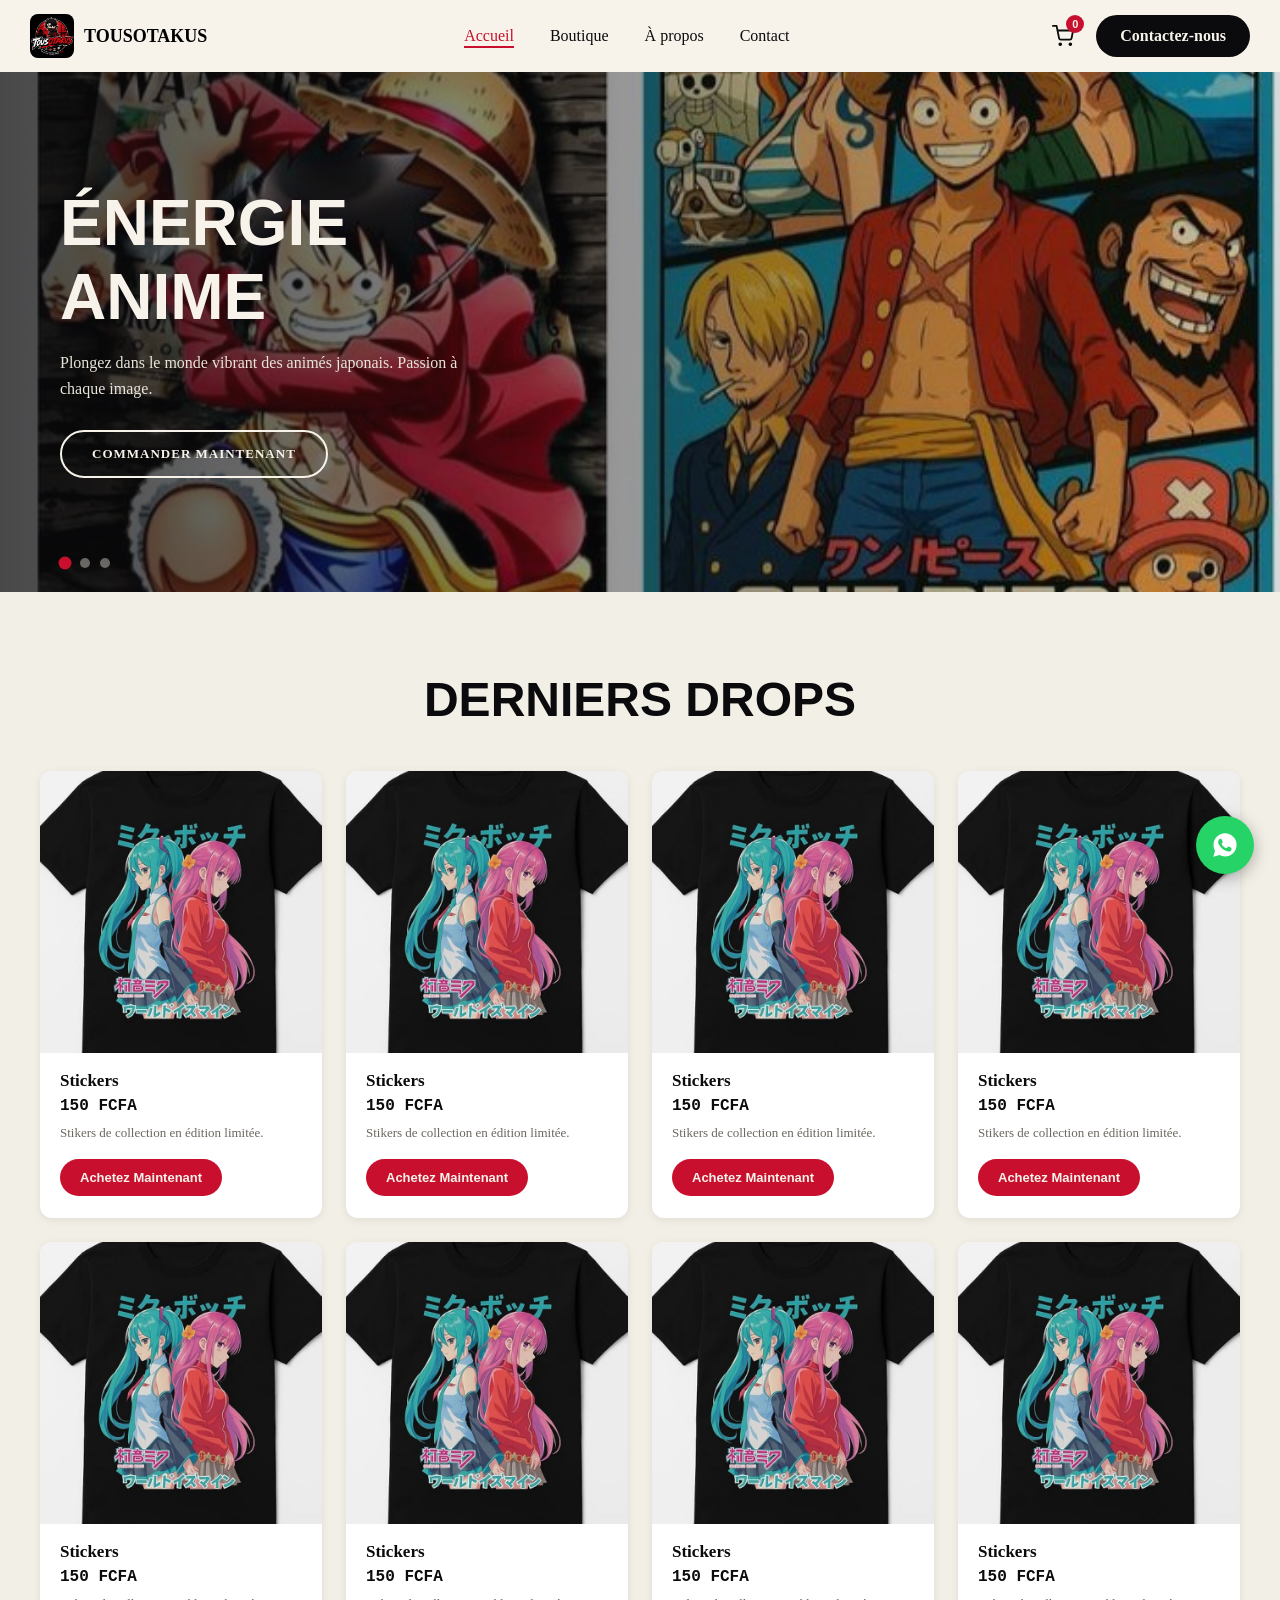
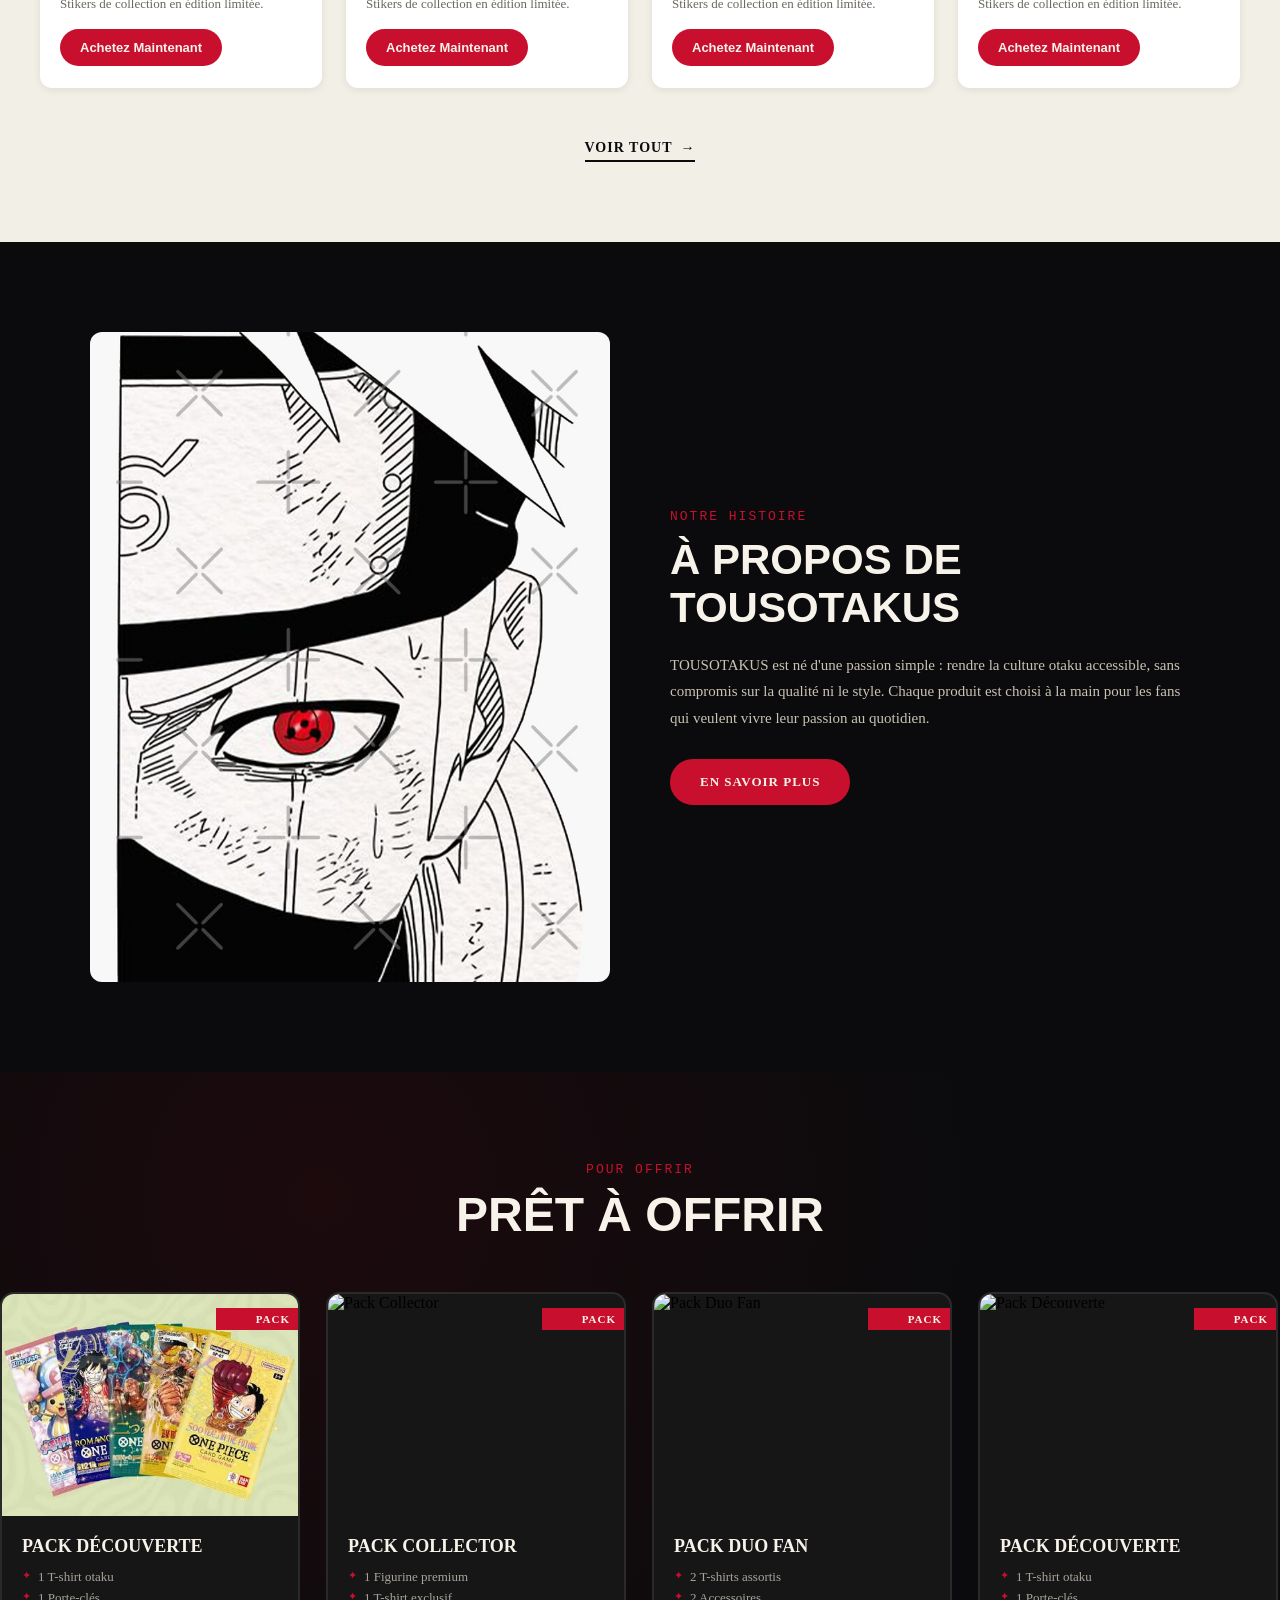
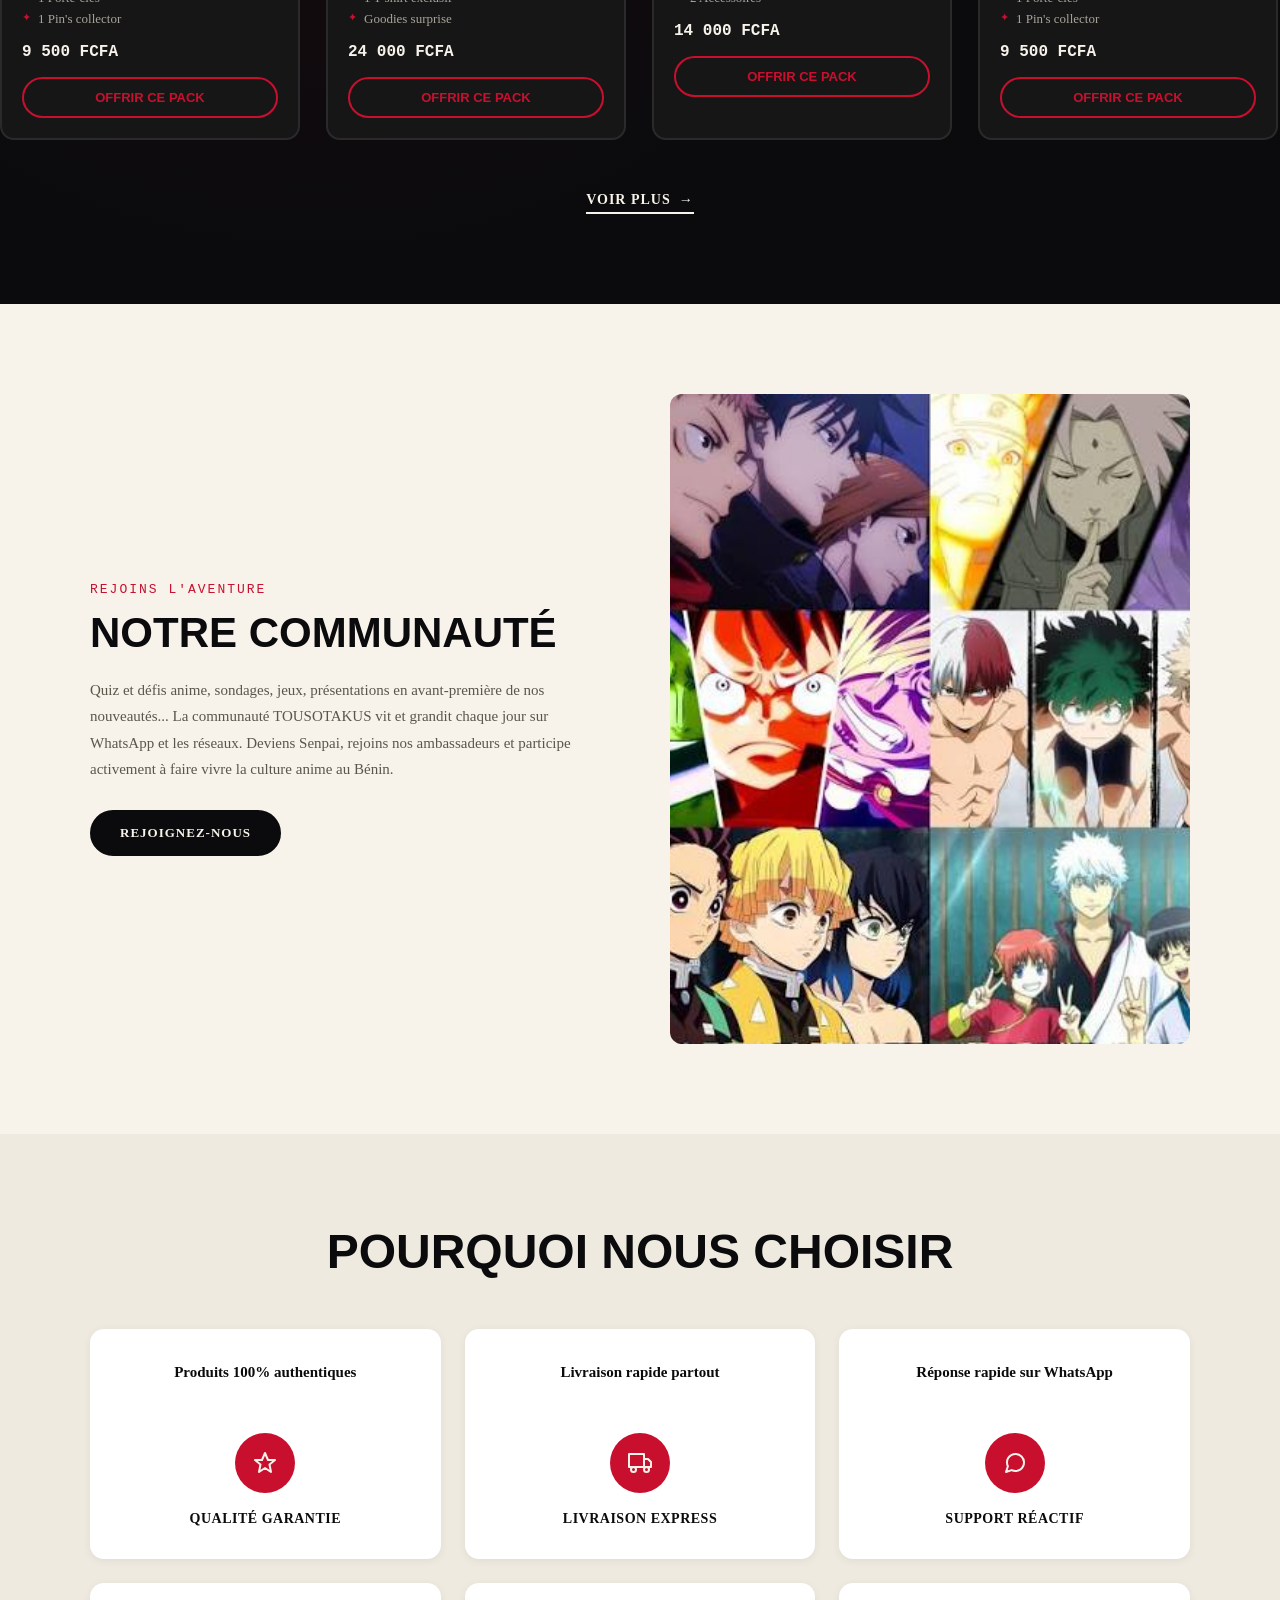
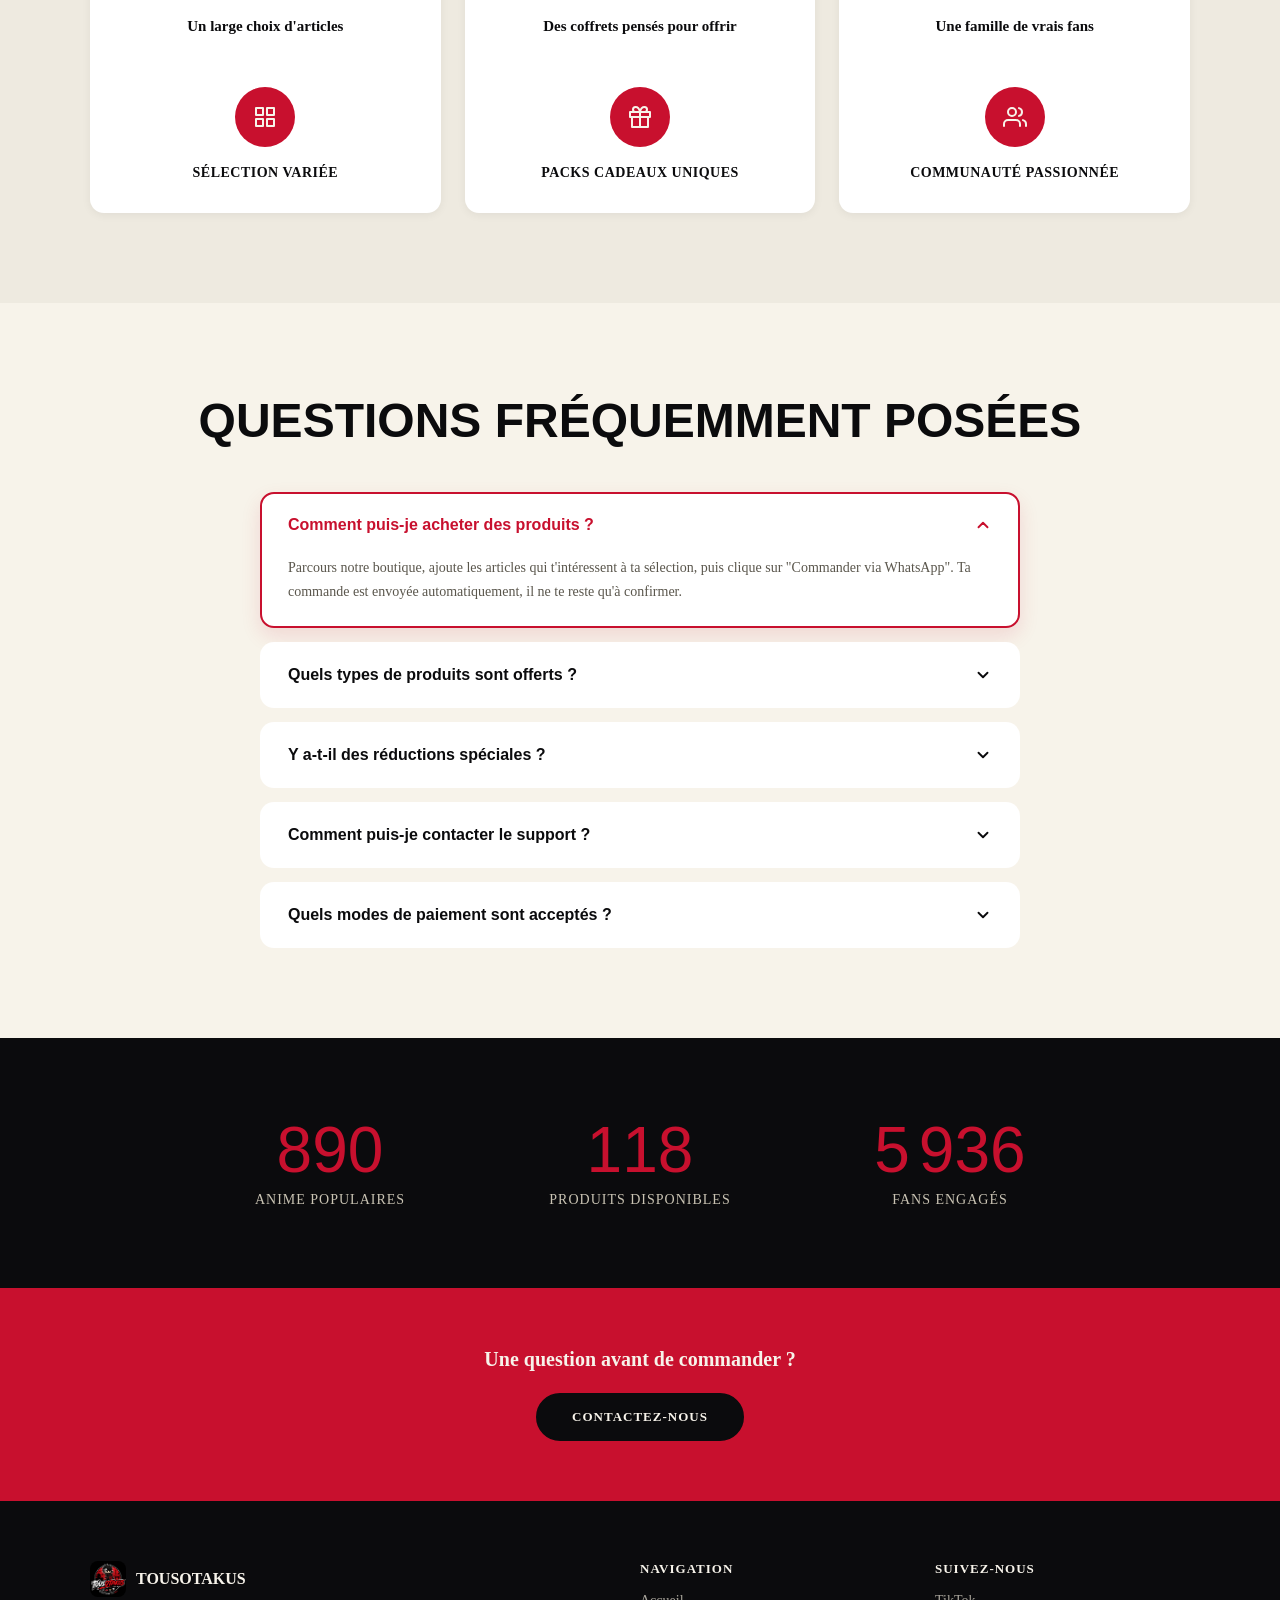
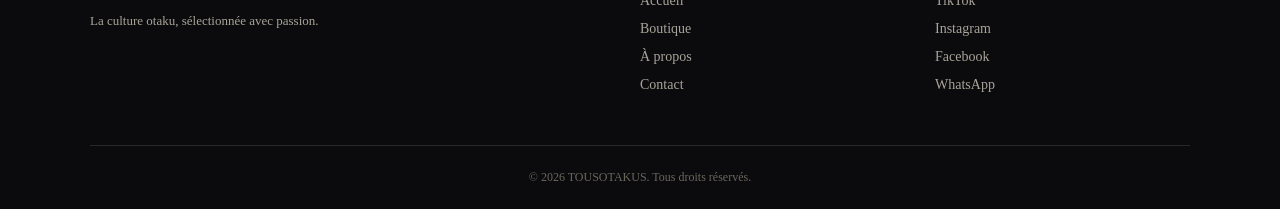
==== index.html @ 7af66c05 "modification au niveau de communauté au niveau de l'accueil" ====
<!DOCTYPE html>
<html lang="fr">
<head>
    <meta charset="UTF-8">
    <meta name="viewport" content="width=device-width, initial-scale=1.0">
    <link rel="stylesheet" href="./styles/styles.css">
    
    <title>Accueil</title>
</head>
<body>
    <header>
        <div class="nav-wrap">
            <div class="logo">
                <img src="./images/logo.jpeg " alt="TOUSOTAKUS" class="logo-img">
                <span class="logo-text">TOUSOTAKUS</span>
            </div>

            <nav>
                <ul>
                    <li><a href="./index.html">Accueil</a></li>
                    <li><a href="./boutique.html">Boutique</a></li>
                    <li><a href="./apropos.html">À propos</a></li>
                    <li><a href="./contact.html">Contact</a></li>
                </ul>
            </nav>

            <div class="nav-actions">
                <button class="cart-btn" onclick="toggleCart(true)">
                    <svg xmlns="http://www.w3.org/2000/svg" width="22" height="22" viewBox="0 0 24 24" fill="none" stroke="currentColor" stroke-width="2" stroke-linecap="round" stroke-linejoin="round">
                        <circle cx="9" cy="21" r="1"></circle>
                        <circle cx="20" cy="21" r="1"></circle>
                        <path d="M1 1h4l2.68 13.39a2 2 0 0 0 2 1.61h9.72a2 2 0 0 0 2-1.61L23 6H6"></path>
                    </svg>
                    <span class="cart-count">0</span>
                </button>
                <a href="#contact" class="cta-btn">Contactez-nous</a>
            </div>
            <!-- Panier -->
            <div class="overlay" id="overlay" onclick="toggleCart(false)"></div>
                <div class="cart-panel" id="cart-panel">
                    <div class="cart-head">
                        <h3>Ta sélection</h3>
                        <button class="cart-close" onclick="toggleCart(false)">✕</button>
                    </div>
                <div class="cart-items" id="cart-items"></div>
                <div class="cart-foot">
                    <div class="cart-total"><span>Total</span><span id="cart-total">0 FCFA</span></div>
                    <a class="btn" id="wa-checkout" href="#" target="_blank">Commander via WhatsApp</a>
                </div>
            </div>
        </div>
    </header>

    <!-- hero --> 
    <section class="hero-slider" id="accueil">
        <div class="slide active" style="background-image:url('images/produits.jpg')">
            <div class="slide-overlay"></div>
            <div class="slide-content reveal">
                <h1>Énergie Anime</h1>
                <p>Plongez dans le monde vibrant des animés japonais. Passion à chaque image.</p>
                <a href="#boutique" class="hero-btn">Commander maintenant</a>
            </div>
        </div>

        <div class="slide" style="background-image:url('images/packhero.jpg')">
            <div class="slide-overlay"></div>
            <div class="slide-content">
                <h1>Packs Cadeaux</h1>
                <p>Des coffrets prêts à offrir, pensés pour les fans d'anime.</p>
                <a href="#packs" class="hero-btn">Voir nos packs</a>
            </div>
        </div>

        <div class="slide" style="background-image:url('images/communaute.jpg')">
            <div class="slide-overlay"></div>
            <div class="slide-content">
                <h1>Rejoins la Communauté</h1>
                <p>Nouveautés, drops en avant-première et coulisses de la boutique.</p>
                <a href="#communaute" class="hero-btn">Rejoignez la communauté</a>
            </div>
        </div>

        <div class="slide-dots">
            <span class="dot active" onclick="goToSlide(0)"></span>
            <span class="dot" onclick="goToSlide(1)"></span>
            <span class="dot" onclick="goToSlide(2)"></span>
        </div>

        <div class="slash-flash" id="slashFlash"></div>
    </section>

    
    <!-- produits -->
    <section class="shop-section" id="boutique">
        <div class="shop-header reveal">
            <h2>Derniers Drops</h2>
        </div>

        <div class="product-grid reveal">
            <div class="product-card reveal-group">
                <div class="product-img-wrap">
                    <img src="images/t-shirt.jpg" alt="Figurine Goku">
                </div>
                <div class="product-info">
                    <h3>Stickers</h3>
                    <p class="product-price">150 FCFA</p>
                    <p class="product-desc">Stikers de collection en édition limitée.</p>
                    <button class="buy-btn" onclick="addToCart('product-1', 'Stikers', 150, '150 FCFA')">Achetez Maintenant</button>
                </div>
            </div>
            <div class="product-card reveal-group">
                <div class="product-img-wrap">
                    <img src="images/t-shirt.jpg" alt="Figurine Goku">
                </div>
                <div class="product-info">
                    <h3>Stickers</h3>
                    <p class="product-price">150 FCFA</p>
                    <p class="product-desc">Stikers de collection en édition limitée.</p>
                    <button class="buy-btn" onclick="addToCart('product-1', 'Stikers', 150, '150 FCFA')">Achetez Maintenant</button>
                </div>
            </div>
            <div class="product-card reveal-group">
                <div class="product-img-wrap">
                    <img src="images/t-shirt.jpg" alt="Figurine Goku">
                </div>
                <div class="product-info">
                    <h3>Stickers</h3>
                    <p class="product-price">150 FCFA</p>
                    <p class="product-desc">Stikers de collection en édition limitée.</p>
                    <button class="buy-btn" onclick="addToCart('product-1', 'Stikers', 150, '150 FCFA')">Achetez Maintenant</button>
                </div>
            </div>
            <div class="product-card reveal-group">
                <div class="product-img-wrap">
                    <img src="images/t-shirt.jpg" alt="Figurine Goku">
                </div>
                <div class="product-info">
                    <h3>Stickers</h3>
                    <p class="product-price">150 FCFA</p>
                    <p class="product-desc">Stikers de collection en édition limitée.</p>
                    <button class="buy-btn" onclick="addToCart('product-1', 'Stikers', 150, '150 FCFA')">Achetez Maintenant</button>
                </div>
            </div>
            <div class="product-card reveal-group">
                <div class="product-img-wrap">
                    <img src="images/t-shirt.jpg" alt="Figurine Goku">
                </div>
                <div class="product-info">
                    <h3>Stickers</h3>
                    <p class="product-price">150 FCFA</p>
                    <p class="product-desc">Stikers de collection en édition limitée.</p>
                    <button class="buy-btn" onclick="addToCart('product-1', 'Stikers', 150, '150 FCFA')">Achetez Maintenant</button>
                </div>
            </div>
            <div class="product-card reveal-group">
                <div class="product-img-wrap">
                    <img src="images/t-shirt.jpg" alt="Figurine Goku">
                </div>
                <div class="product-info">
                    <h3>Stickers</h3>
                    <p class="product-price">150 FCFA</p>
                    <p class="product-desc">Stikers de collection en édition limitée.</p>
                    <button class="buy-btn" onclick="addToCart('product-1', 'Stikers', 150, '150 FCFA')">Achetez Maintenant</button>
                </div>
            </div>
            <div class="product-card reveal-group">
                <div class="product-img-wrap">
                    <img src="images/t-shirt.jpg" alt="Figurine Goku">
                </div>
                <div class="product-info">
                    <h3>Stickers</h3>
                    <p class="product-price">150 FCFA</p>
                    <p class="product-desc">Stikers de collection en édition limitée.</p>
                    <button class="buy-btn" onclick="addToCart('product-1', 'Stikers', 150, '150 FCFA')">Achetez Maintenant</button>
                </div>
            </div>
            <div class="product-card reveal-group">
                <div class="product-img-wrap">
                    <img src="images/t-shirt.jpg" alt="Figurine Goku">
                </div>
                <div class="product-info">
                    <h3>Stickers</h3>
                    <p class="product-price">150 FCFA</p>
                    <p class="product-desc">Stikers de collection en édition limitée.</p>
                    <button class="buy-btn" onclick="addToCart('product-1', 'Stikers', 150, '150 FCFA')">Achetez Maintenant</button>
                </div>
            </div> 
            
        </div>

        <div class="shop-footer reveal-group">
            <a href="./boutique.html" class="see-all-btn">
                Voir tout
                <span class="arrow">→</span>
            </a>
        </div>
    </section>

    
    <!-- a propos -->
     <section class="about-section" id="apropos">
        <div class="about-container reveal">
            <div class="about-img-wrap">
                <img src="images/apropos.jpg" alt="TOUSOTAKUS">
            </div>

            <div class="about-text reveal">
                <span class="about-tag">Notre Histoire</span>
                <h2>À propos de TOUSOTAKUS</h2>
                <p>TOUSOTAKUS est né d'une passion simple : rendre la culture otaku accessible, sans compromis sur la qualité ni le style. Chaque produit est choisi à la main pour les fans qui veulent vivre leur passion au quotidien.</p>
                <a href="./apropos.html" class="about-btn">En savoir plus</a>
            </div>
        </div>
    </section>

    
    <!-- packs cadeaux -->
    <section class="packs-section" id="packs">
        <div class="packs-header reveal">
            <span class="packs-tag">Pour Offrir</span>
            <h2>Prêt à Offrir</h2>
        </div>

        <div class="packs-track-wrap reveal">
            <div class="packs-track">
                <div class="pack-card reveal-group">
                    <span class="pack-ribbon">Pack</span>
                    <div class="pack-img-wrap">
                        <img src="images/pack.jpg" alt="Pack Découverte">
                    </div>
                    <div class="pack-info">
                        <h3>Pack Découverte</h3>
                        <ul class="pack-contents">
                            <li>1 T-shirt otaku</li>
                            <li>1 Porte-clés</li>
                            <li>1 Pin's collector</li>
                        </ul>
                        <p class="pack-price">9 500 FCFA</p>
                        <button class="pack-btn" onclick="addToCart('pack-decouverte', 'Pack Découverte', 9500, '9 500 FCFA')">Offrir ce pack</button>
                    </div>
                </div>

                <div class="pack-card reveal-group">
                    <span class="pack-ribbon">Pack</span>
                    <div class="pack-img-wrap">
                        <img src="images/pack-collector.jpg" alt="Pack Collector">
                    </div>
                    <div class="pack-info">
                        <h3>Pack Collector</h3>
                        <ul class="pack-contents">
                            <li>1 Figurine premium</li>
                            <li>1 T-shirt exclusif</li>
                            <li>Goodies surprise</li>
                        </ul>
                        <p class="pack-price">24 000 FCFA</p>
                        <button class="pack-btn" onclick="addToCart('pack-collector', 'Pack Collector', 24000, '24 000 FCFA')">Offrir ce pack</button>
                    </div>
                </div>

                <div class="pack-card reveal-group">
                    <span class="pack-ribbon">Pack</span>
                    <div class="pack-img-wrap">
                        <img src="images/pack-duo.jpg" alt="Pack Duo Fan">
                    </div>
                    <div class="pack-info">
                        <h3>Pack Duo Fan</h3>
                        <ul class="pack-contents">
                            <li>2 T-shirts assortis</li>
                            <li>2 Accessoires</li>
                        </ul>
                        <p class="pack-price">14 000 FCFA</p>
                        <button class="pack-btn" onclick="addToCart('pack-duo', 'Pack Duo Fan', 14000, '14 000 FCFA')">Offrir ce pack</button>
                    </div>
                </div>

                <div class="pack-card reveal-group">
                    <span class="pack-ribbon">Pack</span>
                    <div class="pack-img-wrap">
                        <img src="images/pack-decouverte.jpg" alt="Pack Découverte">
                    </div>
                    <div class="pack-info">
                        <h3>Pack Découverte</h3>
                        <ul class="pack-contents">
                            <li>1 T-shirt otaku</li>
                            <li>1 Porte-clés</li>
                            <li>1 Pin's collector</li>
                        </ul>
                        <p class="pack-price">9 500 FCFA</p>
                        <button class="pack-btn" onclick="addToCart('pack-decouverte', 'Pack Découverte', 9500, '9 500 FCFA')">Offrir ce pack</button>
                    </div>
                </div>

                <div class="pack-card reveal-group">
                    <span class="pack-ribbon">Pack</span>
                    <div class="pack-img-wrap">
                        <img src="images/pack-collector.jpg" alt="Pack Collector">
                    </div>
                    <div class="pack-info">
                        <h3>Pack Collector</h3>
                        <ul class="pack-contents">
                            <li>1 Figurine premium</li>
                            <li>1 T-shirt exclusif</li>
                            <li>Goodies surprise</li>
                        </ul>
                        <p class="pack-price">24 000 FCFA</p>
                        <button class="pack-btn" onclick="addToCart('pack-collector', 'Pack Collector', 24000, '24 000 FCFA')">Offrir ce pack</button>
                    </div>
                </div>

                <div class="pack-card reveal-group">
                    <span class="pack-ribbon">Pack</span>
                    <div class="pack-img-wrap">
                        <img src="images/pack-duo.jpg" alt="Pack Duo Fan">
                    </div>
                    <div class="pack-info">
                        <h3>Pack Duo Fan</h3>
                        <ul class="pack-contents">
                            <li>2 T-shirts assortis</li>
                            <li>2 Accessoires</li>
                        </ul>
                        <p class="pack-price">14 000 FCFA</p>
                        <button class="pack-btn" onclick="addToCart('pack-duo', 'Pack Duo Fan', 14000, '14 000 FCFA')">Offrir ce pack</button>
                    </div>
                </div>
            </div>
        </div>

        <div class="packs-footer reveal">
            <a href="boutique.html#packs" class="see-all-btn">
            Voir plus
            <span class="arrow">→</span>
            </a>
        </div>
    </section>

    <!-- communauté -->
    <section class="community-section" id="communaute">
        <div class="community-container reveal">
            <div class="community-text">
                <span class="community-tag">Rejoins l'aventure</span>
                <h2>Notre Communauté</h2>
                <p>Quiz et défis anime, sondages, jeux, présentations en avant-première de nos nouveautés... La communauté TOUSOTAKUS vit et grandit chaque jour sur WhatsApp et les réseaux. Deviens Senpai, rejoins nos ambassadeurs et participe activement à faire vivre la culture anime au Bénin.</p>
                <a href="#" class="community-btn">Rejoignez-nous</a>
            </div>

            <div class="community-img-wrap reveal">
                <img src="images/communaute.jpg" alt="Communauté TOUSOTAKUS">
            </div>
        </div>
    </section>

    <!-- pourquoi -->
    <section class="why-section" id="pourquoi">
        <div class="why-header reveal">
            <h2>Pourquoi Nous Choisir</h2>
        </div>

        <div class="why-grid reveal">
            <div class="why-card reveal-group">
                <p class="why-title">Produits 100% authentiques</p>
                <div class="why-icon-wrap">
                    <svg xmlns="http://www.w3.org/2000/svg" width="24" height="24" viewBox="0 0 24 24" fill="none" stroke="currentColor" stroke-width="2" stroke-linecap="round" stroke-linejoin="round"><path d="M12 2l3 7h7l-5.5 4.5L18 21l-6-4-6 4 1.5-7.5L2 9h7z"></path></svg>
                </div>
                <p class="why-label">Qualité Garantie</p>
            </div>

            <div class="why-card reveal-group">
                <p class="why-title">Livraison rapide partout</p>
                <div class="why-icon-wrap">
                    <svg xmlns="http://www.w3.org/2000/svg" width="24" height="24" viewBox="0 0 24 24" fill="none" stroke="currentColor" stroke-width="2" stroke-linecap="round" stroke-linejoin="round"><rect x="1" y="3" width="15" height="13"></rect><polygon points="16 8 20 8 23 11 23 16 16 16 16 8"></polygon><circle cx="5.5" cy="18.5" r="2.5"></circle><circle cx="18.5" cy="18.5" r="2.5"></circle></svg>
                </div>
                <p class="why-label">Livraison Express</p>
            </div>

            <div class="why-card reveal-group">
                <p class="why-title">Réponse rapide sur WhatsApp</p>
                <div class="why-icon-wrap">
                    <svg xmlns="http://www.w3.org/2000/svg" width="24" height="24" viewBox="0 0 24 24" fill="none" stroke="currentColor" stroke-width="2" stroke-linecap="round" stroke-linejoin="round"><path d="M21 11.5a8.38 8.38 0 0 1-.9 3.8 8.5 8.5 0 0 1-7.6 4.7 8.38 8.38 0 0 1-3.8-.9L3 21l1.9-5.7a8.38 8.38 0 0 1-.9-3.8 8.5 8.5 0 0 1 4.7-7.6 8.38 8.38 0 0 1 3.8-.9h.5a8.48 8.48 0 0 1 8 8v.5z"></path></svg>
                </div>
                <p class="why-label">Support Réactif</p>
            </div>

            <div class="why-card reveal-group">
                <p class="why-title">Un large choix d'articles</p>
                <div class="why-icon-wrap">
                    <svg xmlns="http://www.w3.org/2000/svg" width="24" height="24" viewBox="0 0 24 24" fill="none" stroke="currentColor" stroke-width="2" stroke-linecap="round" stroke-linejoin="round"><rect x="3" y="3" width="7" height="7"></rect><rect x="14" y="3" width="7" height="7"></rect><rect x="14" y="14" width="7" height="7"></rect><rect x="3" y="14" width="7" height="7"></rect></svg>
                </div>
                <p class="why-label">Sélection Variée</p>
            </div>

            <div class="why-card reveal-group">
                <p class="why-title">Des coffrets pensés pour offrir</p>
                <div class="why-icon-wrap">
                    <svg xmlns="http://www.w3.org/2000/svg" width="24" height="24" viewBox="0 0 24 24" fill="none" stroke="currentColor" stroke-width="2" stroke-linecap="round" stroke-linejoin="round"><polyline points="20 12 20 22 4 22 4 12"></polyline><rect x="2" y="7" width="20" height="5"></rect><line x1="12" y1="22" x2="12" y2="7"></line><path d="M12 7H7.5a2.5 2.5 0 0 1 0-5C11 2 12 7 12 7z"></path><path d="M12 7h4.5a2.5 2.5 0 0 0 0-5C13 2 12 7 12 7z"></path></svg>
                </div>
                <p class="why-label">Packs Cadeaux Uniques</p>
            </div>

            <div class="why-card reveal-group">
                <p class="why-title">Une famille de vrais fans</p>
                <div class="why-icon-wrap">
                    <svg xmlns="http://www.w3.org/2000/svg" width="24" height="24" viewBox="0 0 24 24" fill="none" stroke="currentColor" stroke-width="2" stroke-linecap="round" stroke-linejoin="round"><path d="M17 21v-2a4 4 0 0 0-4-4H5a4 4 0 0 0-4 4v2"></path><circle cx="9" cy="7" r="4"></circle><path d="M23 21v-2a4 4 0 0 0-3-3.87"></path><path d="M16 3.13a4 4 0 0 1 0 7.75"></path></svg>
                </div>
                <p class="why-label">Communauté Passionnée</p>
            </div>
        </div>
    </section>

    <!-- faq -->
    <section class="faq-section" id="faq">
        <div class="faq-header reveal">
            <h2>Questions Fréquemment Posées</h2>
        </div>

        <div class="faq-list reveal">
            <div class="faq-item active reveal-group">
                <button class="faq-question" onclick="toggleFaq(this)">
                    Comment puis-je acheter des produits ?
                    <span class="faq-chevron">
                    <svg xmlns="http://www.w3.org/2000/svg" width="18" height="18" viewBox="0 0 24 24" fill="none" stroke="currentColor" stroke-width="2.5" stroke-linecap="round" stroke-linejoin="round"><polyline points="6 9 12 15 18 9"></polyline></svg>
                    </span>
                </button>
                <div class="faq-answer">
                    <p>Parcours notre boutique, ajoute les articles qui t'intéressent à ta sélection, puis clique sur "Commander via WhatsApp". Ta commande est envoyée automatiquement, il ne te reste qu'à confirmer.</p>
                </div>
            </div>

            <div class="faq-item reveal-group">
                <button class="faq-question" onclick="toggleFaq(this)">
                    Quels types de produits sont offerts ?
                    <span class="faq-chevron">
                    <svg xmlns="http://www.w3.org/2000/svg" width="18" height="18" viewBox="0 0 24 24" fill="none" stroke="currentColor" stroke-width="2.5" stroke-linecap="round" stroke-linejoin="round"><polyline points="6 9 12 15 18 9"></polyline></svg>
                    </span>
                </button>
                <div class="faq-answer">
                    <p>Vêtements, T-shirt, accessoires, packs cadeaux,... inspirés de l'univers anime. Une sélection pensée pour les vrais fans otaku.</p>
                </div>
            </div>

            <div class="faq-item reveal-group">
                <button class="faq-question" onclick="toggleFaq(this)">
                    Y a-t-il des réductions spéciales ?
                    <span class="faq-chevron">
                    <svg xmlns="http://www.w3.org/2000/svg" width="18" height="18" viewBox="0 0 24 24" fill="none" stroke="currentColor" stroke-width="2.5" stroke-linecap="round" stroke-linejoin="round"><polyline points="6 9 12 15 18 9"></polyline></svg>
                    </span>
                </button>
                    <div class="faq-answer">
                    <p>Suis notre communauté sur les réseaux pour être informé en priorité des offres et promotions ponctuelles.</p>
                </div>
            </div>

            <div class="faq-item reveal-group">
                <button class="faq-question" onclick="toggleFaq(this)">
                    Comment puis-je contacter le support ?
                    <span class="faq-chevron">
                    <svg xmlns="http://www.w3.org/2000/svg" width="18" height="18" viewBox="0 0 24 24" fill="none" stroke="currentColor" stroke-width="2.5" stroke-linecap="round" stroke-linejoin="round"><polyline points="6 9 12 15 18 9"></polyline></svg>
                    </span>
                </button>
                <div class="faq-answer">
                    <p>Utilise le contact WhatsApp présent sur notre page. C'est le moyen le plus rapide de nous joindre.</p>
                </div>
            </div>

            <div class="faq-item reveal-group">
                <button class="faq-question" onclick="toggleFaq(this)">
                    Quels modes de paiement sont acceptés ?
                    <span class="faq-chevron">
                    <svg xmlns="http://www.w3.org/2000/svg" width="18" height="18" viewBox="0 0 24 24" fill="none" stroke="currentColor" stroke-width="2.5" stroke-linecap="round" stroke-linejoin="round"><polyline points="6 9 12 15 18 9"></polyline></svg>
                    </span>
                </button>
                <div class="faq-answer">
                    <p>Le paiement se convient directement avec nous via WhatsApp au moment de la commande (Mobile Money, espèces à la livraison, selon disponibilité).</p>
                </div>
            </div>
        </div>
    </section>


    <!-- Stats -->
    <section class="stats-section">
        <div class="stats-grid reveal">
            <div class="stat-item">
                <p class="stat-number" data-target="1500">0</p>
                <p class="stat-label">Anime Populaires</p>
            </div>
            <div class="stat-item">
                <p class="stat-number" data-target="200">0</p>
                <p class="stat-label">Produits Disponibles</p>
            </div>
            <div class="stat-item">
                <p class="stat-number" data-target="10000">0</p>
                <p class="stat-label">Fans Engagés</p>  
            </div>
        </div>
    </section>

    <!--CTA-->
    <section class="final-cta reveal">
        <p>Une question avant de commander ?</p>
        <a href="https://wa.me/22900000000" target="_blank" class="final-cta-btn">Contactez-nous</a>
    </section>

    <!--footer-->
    <footer class="site-footer">
        <div class="footer-top reveal">
            <div class="footer-brand">
                <div class="footer-logo">
                    <img src="images/logo.jpeg" alt="TOUSOTAKUS">
                    <span>TOUSOTAKUS</span>
                </div>
                <p>La culture otaku, sélectionnée avec passion.</p>
            </div>

            <div class="footer-links">
                <h4>Navigation</h4>
                <a href="index.html">Accueil</a>
                <a href="boutique.html">Boutique</a>
                <a href="apropos.html">À propos</a>
                <a href="contact.html">Contact</a>
            </div>

            <div class="footer-socials">
                <h4>Suivez-nous</h4>
                <a href="#" target="_blank">TikTok</a>
                <a href="#" target="_blank">Instagram</a>
                <a href="#" target="_blank">Facebook</a>
                <a href="https://wa.me/22900000000" target="_blank">WhatsApp</a>
            </div>
        </div>

        <div class="footer-bottom">
            <p>© 2026 TOUSOTAKUS. Tous droits réservés.</p>
        </div>
    </footer>
    

    <!-- bouton whatsapp flottant -->
    <a href="https://wa.me/22900000000" target="_blank" class="whatsapp-float" aria-label="Contactez-nous sur WhatsApp">
        <svg xmlns="http://www.w3.org/2000/svg" width="28" height="28" viewBox="0 0 24 24" fill="currentColor">
            <path d="M12.04 2c-5.46 0-9.91 4.45-9.91 9.91 0 1.75.46 3.45 1.32 4.95L2 22l5.25-1.38c1.45.79 3.08 1.21 4.79 1.21 5.46 0 9.91-4.45 9.91-9.91S17.5 2 12.04 2zm5.71 14.15c-.24.68-1.19 1.24-1.95 1.4-.52.11-1.2.2-3.49-.75-2.93-1.21-4.82-4.17-4.97-4.36-.14-.19-1.19-1.58-1.19-3.02s.74-2.14 1-2.44c.26-.29.56-.36.75-.36.19 0 .38 0 .54.01.17.01.4-.07.63.48.24.57.81 1.98.88 2.12.07.15.12.32.02.51-.09.19-.14.31-.28.48-.14.17-.29.37-.42.5-.14.14-.28.29-.12.57.16.28.72 1.19 1.55 1.93 1.06.95 1.96 1.24 2.24 1.38.28.14.44.12.61-.07.16-.19.68-.79.87-1.06.19-.28.37-.23.62-.14.26.09 1.65.78 1.93.92.28.14.47.21.53.33.07.12.07.68-.17 1.36z"/>
        </svg>
    </a>

    <script src="./js/scripts.js"></script>
</body>
</html>
---- styles/styles.css ----
*{
    margin: 0;
    padding: 0;
    box-sizing: border-box;
}

header{
  position:sticky;
  top:0;
  z-index:100;
  background:#f7f3ea;      /* couleur de fond du header, ajuste si tu veux une autre teinte */
}

.nav-wrap{
  display:flex;
  align-items:center;
  justify-content:space-between;
  padding:14px 30px;
  
}

.logo{
  display:flex;
  align-items:center;
  gap:10px;
}
.logo-img{
  width:44px;
  height:44px;
  border-radius:8px;
  object-fit:cover;
}
.logo-text{
  font-weight:700;
  font-size:18px;
}

nav ul{
  list-style:none;
  display:flex;
  gap:36px;
}

nav a{
  position:relative;
  color:#0b0b0d;         /* couleur normale du texte */
  text-decoration:none;
  padding-bottom:4px;
  transition:color 0.25s ease;   /* pour que le changement de couleur soit fluide aussi */
}

nav a::after{
  content:'';
  position:absolute;
  left:0;
  bottom:0;
  height:2px;
  width:0;                       /* trait invisible au départ */
  background:#c8102e;            /* rouge */
  transition:width 0.25s ease;   /* c'est CETTE ligne qui fait "pousser" le trait */
}

nav a:hover{
  color:#c8102e;                 /* le texte devient rouge au survol */
}

nav a:hover::after{
  width:100%;                    /* le trait prend toute la largeur au survol */
}

.nav-actions{
  display:flex;
  align-items:center;
  gap:16px;         /* espace entre le panier et le bouton CTA */
}

.cart-btn{
  position:relative;
  background:none;
  border:none;
  cursor:pointer;
  padding:6px;
  color:#0b0b0d;              /* couleur de l'icône = couleur du texte normal */
  display:flex;
  align-items:center;
  transition:color 0.25s ease;
}
.cart-btn:hover{
  color:#c8102e;               /* même logique que le menu : rouge au survol */
}

.cart-count{
  position:absolute;
  top:-4px;
  right:-4px;
  background:#c8102e;      /* rouge, pour que le compteur ressorte bien */
  color:#f7f3ea;
  font-size:11px;
  font-weight:700;
  width:18px;
  height:18px;
  border-radius:50%;
  display:flex;
  align-items:center;
  justify-content:center;
}

/* panier */
.overlay{
  position:fixed; inset:0; background:rgba(11,11,13,0.6); z-index:200;
  opacity:0; pointer-events:none; transition:.25s;
}
.overlay.open{ opacity:1; pointer-events:auto; }

.cart-panel{
  position:fixed; top:0; right:0; height:100%; width:380px; max-width:90vw;
  background:#f7f3ea; z-index:201; border-left:3px solid #c8102e;
  transform:translateX(100%); transition:.3s; display:flex; flex-direction:column;
}
.cart-panel.open{ transform:translateX(0); }

.cart-head{
  padding:20px; border-bottom:2px solid #0b0b0d;
  display:flex; justify-content:space-between; align-items:center;
}
.cart-head h3{ font-family:'Anton', sans-serif; font-size:20px; }
.cart-close{ background:none; border:none; font-size:24px; cursor:pointer; }

.cart-items{ flex:1; overflow-y:auto; padding:14px 20px; }

.cart-item{
  display:flex; justify-content:space-between; align-items:center;
  padding:12px 0; border-bottom:1px solid #e4ddca; gap:10px;
}
.ci-name{ font-size:14px; font-weight:700; text-transform:uppercase; }
.ci-price{ font-family:'Space Mono', monospace; font-size:12px; color:#5a564c; }
.ci-qty{ display:flex; align-items:center; gap:8px; }
.ci-qty button{
  width:24px; height:24px; border:1px solid #0b0b0d; background:#f7f3ea; cursor:pointer;
}

.cart-empty{ text-align:center; color:#5a564c; padding:40px 10px; font-size:14px; }

.cart-foot{ padding:20px; border-top:2px solid #0b0b0d; }
.cart-total{
  display:flex; justify-content:space-between; font-family:'Space Mono', monospace;
  font-weight:700; margin-bottom:16px; font-size:16px;
}
.cart-foot .btn{
  width:100%; text-align:center; display:block;
  background:#c8102e; color:#f7f3ea; border:none; padding:14px; border-radius:30px;
  text-decoration:none; font-weight:700; text-transform:uppercase; font-size:13px;
  transition:background .25s;
}
.cart-foot .btn:hover{ background:#0b0b0d; }
.cart-foot .btn.disabled{ pointer-events:none; opacity:0.4; }

/* end panierv */

.cta-btn{
  background:#0b0b0d;
  color:#f7f3ea;
  padding:12px 24px;
  border-radius:30px;            /* pour la forme "pilule" comme ta référence */
  text-decoration:none;
  font-weight:600;
  transition:background 0.25s ease;
}
.cta-btn:hover{
  background:#c8102e;
}

/* hero */
.hero-slider{
  position:relative;
  height:600px;
  overflow:hidden;
}

.slide{
  position:absolute;
  inset:0;
  background-size:cover;
  background-position:center;
  display:flex;
  align-items:center;
  pointer-events:none;
  z-index:1;
  clip-path:polygon(0 0, 0 0, 0 100%, 0 100%);
  transition:clip-path 0.9s cubic-bezier(0.83, 0, 0.17, 1);
}

.slide.active{
  pointer-events:auto;
  z-index:2;
  clip-path:polygon(0 0, 100% 0, 100% 100%, 0 100%);
}

.slide-overlay{
  position:absolute;
  inset:0;
  background:linear-gradient(90deg, rgba(11,11,13,0.75) 0%, rgba(11,11,13,0.35) 60%, rgba(11,11,13,0.15) 100%);
  /* dégradé plus sombre à gauche (où est le texte) et plus léger à droite (pour voir l'image) */
}

.slide-content{
  position:relative;
  z-index:2;
  max-width:520px;
  padding:0 60px;
  color:#f7f3ea;                    /* texte blanc washi */
}

.slide-content h1{
  font-family:'Anton', sans-serif;
  font-size:clamp(38px, 6vw, 64px);
  margin-bottom:16px;
  text-transform:uppercase;
}

.slide-content p{
  font-size:16px;
  line-height:1.6;
  margin-bottom:28px;
  color:#e8e4d8;                    /* légèrement moins blanc pour hiérarchiser titre/texte */
}

.hero-btn{
  display:inline-block;
  border:2px solid #f7f3ea;
  color:#f7f3ea;
  background:transparent;
  padding:14px 30px;
  border-radius:30px;               /* pilule, comme ta référence */
  text-decoration:none;
  font-weight:700;
  text-transform:uppercase;
  font-size:13px;
  letter-spacing:1px;
  transition:background 0.3s ease, border-color 0.3s ease;
}

.hero-btn:hover{
  background:#c8102e;
  border-color:#c8102e;
}

.slide-dots{
  position:absolute;
  bottom:24px;
  left:60px;
  z-index:3;
  display:flex;
  gap:10px;
}

.dot{
  width:10px;
  height:10px;
  border-radius:50%;
  background:rgba(247,243,234,0.4);
  cursor:pointer;
  transition:background 0.3s ease, transform 0.3s ease;
}

.dot.active{
  background:#c8102e;
  transform:scale(1.3);
}

.hero-slider{
  position:relative;
  height:520px;
  overflow:hidden;
}

/* le flash rouge qui balaie au moment du changement */
.slash-flash{
  position:absolute;
  inset:0;
  z-index:5;
  background:linear-gradient(100deg, transparent 40%, #c8102e 50%, transparent 60%);
  transform:translateX(-100%);
  pointer-events:none;
  opacity:0;
}

.slash-flash.play{
  animation:slashMove 0.6s ease-out;
}

@keyframes slashMove{
  0%{ transform:translateX(-100%); opacity:1; }
  100%{ transform:translateX(100%); opacity:0; }
}

/* produits */
.shop-section{
  background:#f2efe6;              /* fond légèrement grisé/beige, distingue la section du blanc washi pur */
  padding:80px 40px;
}

.shop-header{
  text-align:center;
  margin-bottom:44px;
}

.shop-header h2{
  font-family:'Anton', sans-serif;
  font-size:clamp(32px, 5vw, 48px);
  text-transform:uppercase;
  color:#0b0b0d;
}

.product-grid{
  display:grid;
  grid-template-columns:repeat(4, 1fr);   /* 4 par ligne, donc 2 lignes pour 8 produits */
  gap:24px;
  max-width:1200px;
  margin:0 auto;
}

.product-card{
  background:#ffffff;
  border-radius:12px;
  overflow:hidden;
  box-shadow:0 2px 8px rgba(11,11,13,0.08);
  transition:box-shadow 0.3s ease;
}

.product-card:hover{
  box-shadow:0 8px 20px rgba(11,11,13,0.15);   /* légère ombre qui grandit au survol, effet "élévation" */
}

.product-img-wrap{
  overflow:hidden;                 /* indispensable : cache le débordement de l'image agrandie */
  aspect-ratio:1/1;
}

.product-img-wrap img{
  width:100%;
  height:100%;
  object-fit:cover;
  transition:transform 0.4s ease;
}

.product-card:hover .product-img-wrap img{
  transform:scale(1.08);           /* le zoom au survol que tu voulais */
}

.product-info{
  padding:18px 20px 22px;
}

.product-info h3{
  font-size:17px;
  font-weight:700;
  margin-bottom:6px;
  color:#0b0b0d;
}

.product-price{
  font-family:'Space Mono', monospace;
  font-weight:700;
  color:#0b0b0d;
  margin-bottom:8px;
}

.product-desc{
  font-size:13px;
  color:#6b675e;
  line-height:1.5;
  margin-bottom:16px;
}

.buy-btn{
  background:#c8102e;
  color:#f7f3ea;
  border:none;
  border-radius:30px;
  padding:11px 20px;
  font-weight:700;
  font-size:13px;
  cursor:pointer;
  transition:padding 0.3s ease, background 0.3s ease;   /* le "padding" qui change = l'élargissement */
}

.buy-btn:hover{
  padding:11px 32px;               /* le bouton s'élargit horizontalement au survol */
  background:#0b0b0d;              /* petit bonus : il s'assombrit aussi, pour renforcer l'effet interactif */
}

.shop-footer{
  text-align:center;
  margin-top:50px;
}

.see-all-btn{
  display:inline-flex;
  align-items:center;
  gap:8px;
  color:#0b0b0d;
  text-decoration:none;
  font-weight:700;
  text-transform:uppercase;
  font-size:14px;
  letter-spacing:1px;
  padding-bottom:4px;
  border-bottom:2px solid #0b0b0d;
  transition:color 0.3s ease, border-color 0.3s ease;
}

.see-all-btn:hover{
  color:#c8102e;
  border-color:#c8102e;
}

.arrow{
  display:inline-block;
  transition:transform 0.3s ease;   /* c'est cette ligne qui anime le déplacement de la flèche */
}

.see-all-btn:hover .arrow{
  transform:translateX(6px);        /* la flèche glisse vers la droite au survol */
}

@media(max-width:900px){
  .product-grid{
    grid-template-columns:repeat(2, 1fr);   /* passe à 2 par ligne sur mobile/tablette */
  }
}


/* a propos */
.about-section{
  background:#0b0b0d;
  padding:90px 40px;
}

.about-container{
  max-width:1100px;
  margin:0 auto;
  display:flex;
  align-items:center;
  gap:60px;
}

.about-img-wrap{
  flex:1;
  aspect-ratio:4/5;
  overflow:hidden;
  border-radius:12px;
}

.about-img-wrap img{
  width:100%;
  height:100%;
  object-fit:cover;
}

.about-text{
  flex:1;
}

.about-tag{
  font-family:'Space Mono', monospace;
  color:#c8102e;
  font-size:13px;
  letter-spacing:2px;
  text-transform:uppercase;
  display:block;
  margin-bottom:12px;
}

.about-text h2{
  font-family:'Anton', sans-serif;
  color:#f7f3ea;
  font-size:clamp(28px, 4vw, 42px);
  text-transform:uppercase;
  margin-bottom:20px;
}

.about-text p{
  color:#c9c3b3;
  font-size:15px;
  line-height:1.75;
  margin-bottom:28px;
}

.about-btn{
  display:inline-block;
  background:#c8102e;
  color:#f7f3ea;
  border:2px solid #c8102e;
  padding:13px 28px;
  border-radius:30px;
  text-decoration:none;
  font-weight:700;
  font-size:13px;
  text-transform:uppercase;
  letter-spacing:1px;
  transition:background 0.3s ease, color 0.3s ease;
}

.about-btn:hover{
  background:transparent;
  color:#c8102e;
}

.about-socials{
  display:flex;
  gap:20px;
  margin-top:36px;
  padding-top:28px;
  border-top:1px solid rgba(247,243,234,0.15);
}

@media(max-width:800px){
  .about-container{
    flex-direction:column;      /* passe en colonne (photo au-dessus, texte en dessous) sur mobile */
  }
}



/* packs cadeaux */
.packs-section{
    background:radial-gradient(circle at 25% 15%, #1c0a0d 0%, #0b0b0d 55%);
    padding:90px 0;
    overflow:hidden;             /* indispensable pour cacher le débordement du défilement */
    /* border-top:1px solid rgba(200,16,46,0.35); */
}

.packs-header{
  text-align:center;
  margin-bottom:50px;
  padding:0 40px;
}

.packs-tag{
  font-family:'Space Mono', monospace;
  color:#c8102e;
  font-size:13px;
  letter-spacing:2px;
  text-transform:uppercase;
  display:block;
  margin-bottom:10px;
}

.packs-header h2{
  font-family:'Anton', sans-serif;
  color:#f7f3ea;
  font-size:clamp(32px, 5vw, 48px);
  text-transform:uppercase;
}

.packs-track-wrap{
  width:100%;
  overflow:hidden;
}

.packs-track{
  display:flex;
  gap:26px;
  width:max-content;           /* laisse la piste s'étendre sur toute la largeur du contenu, sans retour à la ligne */
  animation:scrollPacks 25s linear infinite;
}

.packs-track:hover{
  animation-play-state:paused;  /* LA ligne qui arrête le défilement au survol */
}

@keyframes scrollPacks{
  0%{ transform:translateX(0); }
  100%{ transform:translateX(-50%); }   /* -50% car le contenu est dupliqué x2 : à mi-chemin, on est revenu visuellement au début */
}

.pack-card{
  position:relative;
  flex:0 0 300px;               /* largeur fixe, ne rétrécit jamais */
  background:#161616;
  border:2px solid #2a2a2a;
  border-radius:14px;
  overflow:hidden;
  transition:border-color 0.4s ease, box-shadow 0.4s ease, transform 0.4s ease;
}

.pack-card:hover{
  border-color:#c8102e;
  box-shadow:0 0 24px rgba(200,16,46,0.45);   /* l'effet "glow" rouge au survol */
  transform:translateY(-6px);                  /* la carte se soulève légèrement */
}

.pack-ribbon{
  position:absolute;
  top:14px;
  right:-32px;
  background:#c8102e;
  color:#f7f3ea;
  font-size:11px;
  font-weight:700;
  text-transform:uppercase;
  letter-spacing:1px;
  padding:5px 40px;
  transform:rotate(40deg);      /* effet ruban en diagonale, façon étiquette cadeau */
  z-index:2;
}

.pack-img-wrap{
  aspect-ratio:4/3;
  overflow:hidden;
}

.pack-img-wrap img{
  width:100%;
  height:100%;
  object-fit:cover;
  transition:transform 0.5s ease;
}

.pack-card:hover .pack-img-wrap img{
  transform:scale(1.05);
}

.pack-info{
  padding:20px;
}

.pack-info h3{
  color:#f7f3ea;
  font-size:18px;
  font-weight:700;
  margin-bottom:12px;
  text-transform:uppercase;
}

.pack-contents{
  list-style:none;
  margin-bottom:16px;
}

.pack-contents li{
  color:#a8a49a;
  font-size:13px;
  padding-left:16px;
  position:relative;
  margin-bottom:5px;
}

.pack-contents li::before{
  content:'✦';                  /* petite étoile au lieu d'une puce classique, plus "cadeau/anime" */
  position:absolute;
  left:0;
  color:#c8102e;
  font-size:11px;
}

.pack-price{
  font-family:'Space Mono', monospace;
  color:#f7f3ea;
  font-weight:700;
  font-size:16px;
  margin-bottom:16px;
}

.pack-btn{
  width:100%;
  background:transparent;
  border:2px solid #c8102e;
  color:#c8102e;
  padding:11px;
  border-radius:30px;
  font-weight:700;
  font-size:13px;
  text-transform:uppercase;
  cursor:pointer;
  transition:background 0.3s ease, color 0.3s ease;
}

.pack-btn:hover{
  background:#c8102e;
  color:#f7f3ea;
}

.packs-footer{
  text-align:center;
  margin-top:50px;
}

.packs-footer .see-all-btn{
  color:#f7f3ea;                    /* blanc au lieu de noir, pour être visible sur fond sombre */
  border-bottom:2px solid #f7f3ea;
}

.packs-footer .see-all-btn:hover{
  color:#c8102e;
  border-color:#c8102e;
}



/* communauté */
.community-section{
  background:#f7f3ea;
  padding:90px 40px;
}

.community-container{
  max-width:1100px;
  margin:0 auto;
  display:flex;
  align-items:center;
  gap:60px;
}

.community-text{
  flex:1;
}

.community-tag{
  font-family:'Space Mono', monospace;
  color:#c8102e;
  font-size:13px;
  letter-spacing:2px;
  text-transform:uppercase;
  display:block;
  margin-bottom:12px;
}

.community-text h2{
  font-family:'Anton', sans-serif;
  color:#0b0b0d;
  font-size:clamp(28px, 4vw, 42px);
  text-transform:uppercase;
  margin-bottom:20px;
}

.community-text p{
  color:#5a564c;
  font-size:15px;
  line-height:1.75;
  margin-bottom:28px;
}

.community-btn{
  display:inline-block;
  background:#0b0b0d;
  color:#f7f3ea;
  border:2px solid #0b0b0d;
  padding:13px 28px;
  border-radius:30px;
  text-decoration:none;
  font-weight:700;
  font-size:13px;
  text-transform:uppercase;
  letter-spacing:1px;
  transition:background 0.3s ease, color 0.3s ease, border-color 0.3s ease;
}

.community-btn:hover{
  background:#c8102e;
  border-color:#c8102e;
}

.community-img-wrap{
  flex:1;
  aspect-ratio:4/5;
  overflow:hidden;
  border-radius:12px;
}

.community-img-wrap img{
  width:100%;
  height:100%;
  object-fit:cover;
}

@media(max-width:800px){
  .community-container{
    flex-direction:column-reverse;   /* sur mobile : texte d'abord, image en dessous (plus naturel à lire) */
  }
}

/* pourquoi */
.why-section{
  background:#eeeae0;         /* gris clair légèrement teinté washi, comme ta référence */
  padding:90px 40px;
}

.why-header{
  text-align:center;
  margin-bottom:50px;
}

.why-header h2{
  font-family:'Anton', sans-serif;
  color:#0b0b0d;
  font-size:clamp(32px, 5vw, 48px);
  text-transform:uppercase;
}

.why-grid{
  max-width:1100px;
  margin:0 auto;
  display:grid;
  grid-template-columns:repeat(3, 1fr);
  gap:24px;
}

.why-card{
  background:#ffffff;
  border-radius:14px;
  padding:32px 26px;
  text-align:center;
  box-shadow:0 2px 10px rgba(11,11,13,0.06);
  transition:transform 0.35s ease, box-shadow 0.35s ease;
}

.why-card:hover{
  transform:translateY(-8px);
  box-shadow:0 14px 28px rgba(200,16,46,0.15);
}

.why-title{
  color:#0b0b0d;
  font-size:15px;
  font-weight:600;
  line-height:1.5;
  margin-bottom:24px;
  min-height:48px;              /* pour que les cartes restent alignées même si les titres font 1 ou 2 lignes */
}

.why-icon-wrap{
  width:60px;
  height:60px;
  background:#c8102e;
  border-radius:50%;
  display:flex;
  align-items:center;
  justify-content:center;
  color:#f7f3ea;
  margin:0 auto 18px;
  transition:transform 0.4s ease, background 0.4s ease;
}

.why-card:hover .why-icon-wrap{
  transform:rotate(360deg) scale(1.1);   /* petite rotation ludique au survol, cohérent avec le côté "fun" du site */
  background:#0b0b0d;
}

.why-label{
  color:#0b0b0d;
  font-weight:700;
  font-size:14px;
  text-transform:uppercase;
  letter-spacing:0.5px;
}

@media(max-width:800px){
  .why-grid{
    grid-template-columns:repeat(2, 1fr);   /* 2 par ligne sur tablette/mobile plutôt que 3 qui serait trop serré */
  }
}

@media(max-width:520px){
  .why-grid{
    grid-template-columns:1fr;              /* 1 par ligne sur petit mobile */
  }
}

/* faq */
.faq-section{
  background:#f7f3ea;
  padding:90px 40px;
}

.faq-header{
  text-align:center;
  margin-bottom:44px;
}

.faq-header h2{
  font-family:'Anton', sans-serif;
  color:#0b0b0d;
  font-size:clamp(32px, 5vw, 48px);
  text-transform:uppercase;
}

.faq-list{
  max-width:760px;
  margin:0 auto;
  display:flex;
  flex-direction:column;
  gap:14px;
}

.faq-item{
  background:#ffffff;
  border:2px solid transparent;
  border-radius:14px;
  overflow:hidden;
  transition:border-color 0.3s ease, box-shadow 0.3s ease;
}

.faq-item.active{
  border-color:#c8102e;                        /* la carte ouverte se distingue par une bordure rouge */
  box-shadow:0 8px 20px rgba(200,16,46,0.12);
}

.faq-question{
  width:100%;
  background:none;
  border:none;
  text-align:left;
  padding:22px 26px;
  font-size:16px;
  font-weight:700;
  color:#0b0b0d;
  cursor:pointer;
  display:flex;
  justify-content:space-between;
  align-items:center;
  gap:16px;
  transition:color 0.3s ease;
}

.faq-item.active .faq-question{
  color:#c8102e;                                /* la question ouverte passe en rouge */
}

.faq-chevron{
  flex-shrink:0;
  display:flex;
  color:#0b0b0d;
  transition:transform 0.35s ease, color 0.35s ease;
}

.faq-item.active .faq-chevron{
  transform:rotate(180deg);                     /* la flèche se retourne, comme dans ta référence */
  color:#c8102e;
}

.faq-answer{
  max-height:0;
  overflow:hidden;
  transition:max-height 0.4s ease, padding 0.4s ease;
  padding:0 26px;
}

.faq-item.active .faq-answer{
  max-height:200px;                             /* assez grand pour contenir le texte, c'est ce qui anime l'ouverture */
  padding:0 26px 22px;
}

.faq-answer p{
  color:#5a564c;
  font-size:14px;
  line-height:1.7;
}

/* ===== STATS ===== */
.stats-section{
  background:#0b0b0d;
  padding:80px 40px;
}

.stats-grid{
  max-width:900px;
  margin:0 auto;
  display:grid;
  grid-template-columns:repeat(3, 1fr);
  gap:30px;
  text-align:center;
}

.stat-number{
  font-family:'Anton', sans-serif;
  color:#c8102e;
  font-size:clamp(40px, 6vw, 64px);
  line-height:1;
  margin-bottom:10px;
}

.stat-label{
  color:#c9c3b3;
  font-size:14px;
  text-transform:uppercase;
  letter-spacing:1px;
}

/* ===== CTA FINAL ===== */
.final-cta{
  background:#c8102e;
  padding:60px 40px;
  text-align:center;
}

.final-cta p{
  color:#f7f3ea;
  font-size:20px;
  font-weight:600;
  margin-bottom:22px;
}

.final-cta-btn{
  display:inline-block;
  background:#0b0b0d;
  color:#f7f3ea;
  padding:14px 34px;
  border-radius:30px;
  text-decoration:none;
  font-weight:700;
  text-transform:uppercase;
  font-size:13px;
  letter-spacing:1px;
  border:2px solid #0b0b0d;
  transition:background 0.3s ease, color 0.3s ease;
}

.final-cta-btn:hover{
  background:transparent;
  color:#0b0b0d;
}

/* ===== FOOTER ===== */
.site-footer{
  background:#0b0b0d;
  padding:60px 40px 0;
}

.footer-top{
  max-width:1100px;
  margin:0 auto;
  display:grid;
  grid-template-columns:2fr 1fr 1fr;
  gap:40px;
  padding-bottom:40px;
  border-bottom:1px solid rgba(247,243,234,0.12);
}

.footer-logo{
  display:flex;
  align-items:center;
  gap:10px;
  margin-bottom:14px;
}

.footer-logo img{
  width:36px;
  height:36px;
  border-radius:8px;
  object-fit:cover;
}

.footer-logo span{
  color:#f7f3ea;
  font-weight:700;
  font-size:16px;
}

.footer-brand p{
  color:#a8a49a;
  font-size:13px;
  line-height:1.6;
  max-width:280px;
}

.footer-links h4,
.footer-socials h4{
  color:#f7f3ea;
  font-size:13px;
  text-transform:uppercase;
  letter-spacing:1px;
  margin-bottom:16px;
}

.footer-links a,
.footer-socials a{
  display:block;
  color:#a8a49a;
  text-decoration:none;
  font-size:14px;
  margin-bottom:12px;
  transition:color 0.25s ease;
}

.footer-links a:hover,
.footer-socials a:hover{
  color:#c8102e;
}

.footer-bottom{
  max-width:1100px;
  margin:0 auto;
  padding:24px 0;
  text-align:center;
}

.footer-bottom p{
  color:#6b675e;
  font-size:12px;
}

@media(max-width:800px){
  .stats-grid{
    grid-template-columns:1fr;
    gap:40px;
  }
  .footer-top{
    grid-template-columns:1fr;
  }
}

/* bouton whatsapp */
.whatsapp-float{
  position:fixed;
  bottom:26px;
  right:26px;
  width:58px;
  height:58px;
  background:#25D366;              /* vert WhatsApp officiel */
  color:#ffffff;
  border-radius:50%;
  display:flex;
  align-items:center;
  justify-content:center;
  box-shadow:0 4px 16px rgba(11,11,13,0.3);
  z-index:999;
  animation:pulse 2.5s infinite;
  transition:transform 0.25s ease, background 0.25s ease;
}

.whatsapp-float:hover{
  transform:scale(1.08);
  background:#1DA851;              /* vert légèrement plus foncé au survol */
}

@keyframes pulse{
  0%{ box-shadow:0 4px 16px rgba(37,211,102,0.3), 0 0 0 0 rgba(37,211,102,0.5); }
  70%{ box-shadow:0 4px 16px rgba(37,211,102,0.3), 0 0 0 14px rgba(37,211,102,0); }
  100%{ box-shadow:0 4px 16px rgba(37,211,102,0.3), 0 0 0 0 rgba(37,211,102,0); }
}

@media(max-width:600px){
  .whatsapp-float{
    width:52px;
    height:52px;
    bottom:18px;
    right:18px;
  }
}



/* --------------------------- BOUTIQUE -----------------------------------*/
.boutique-page{
  background:#f2efe6;
  padding:60px 40px 100px;
}

.boutique-header{
  max-width:600px;
  margin:0 auto 50px;
  text-align:center;
}

.boutique-header h1{
  font-family:'Anton', sans-serif;
  color:#0b0b0d;
  font-size:clamp(32px, 5vw, 48px);
  text-transform:uppercase;
  margin-bottom:14px;
}

.boutique-header p{
  color:#5a564c;
  font-size:15px;
  line-height:1.6;
}

.boutique-layout{
  max-width:1300px;
  margin:0 auto;
  display:flex;
  gap:40px;
  align-items:flex-start;
}

/* ===== SIDEBAR FILTRES ===== */
.filters-sidebar{
  flex:0 0 220px;
  position:sticky;
  top:100px;              /* reste visible en scrollant, juste sous le header du site */
  background:#ffffff;
  border-radius:14px;
  padding:26px 20px;
}

.filters-sidebar h4{
  color:#0b0b0d;
  font-size:13px;
  text-transform:uppercase;
  letter-spacing:1px;
  margin-bottom:18px;
}

.filter-list{
  list-style:none;
  display:flex;
  flex-direction:column;
  gap:6px;
}

.filter-btn{
  width:100%;
  text-align:left;
  background:none;
  border:none;
  padding:11px 14px;
  border-radius:8px;
  font-size:14px;
  font-weight:600;
  color:#5a564c;
  cursor:pointer;
  transition:background 0.25s ease, color 0.25s ease;
}

.filter-btn:hover{
  background:#f2efe6;
  color:#0b0b0d;
}

.filter-btn.active{
  background:#c8102e;
  color:#f7f3ea;
}

/* ===== CONTENU PRODUITS ===== */
.boutique-content{
  flex:1;
}

.load-more-wrap{
  text-align:center;
  margin-top:40px;
}

.load-more-btn{
  background:transparent;
  border:2px solid #0b0b0d;
  color:#0b0b0d;
  padding:13px 36px;
  border-radius:30px;
  font-weight:700;
  font-size:13px;
  text-transform:uppercase;
  letter-spacing:1px;
  cursor:pointer;
  transition:background 0.3s ease, color 0.3s ease;
}

.load-more-btn:hover{
  background:#0b0b0d;
  color:#f7f3ea;
}

.load-more-btn.hidden{
  display:none;               /* caché quand tous les produits sont déjà affichés */
}

@media(max-width:900px){
  .boutique-layout{
    flex-direction:column;
  }
  .filters-sidebar{
    position:static;
    width:100%;
    flex:1;
  }
  .filter-list{
    flex-direction:row;
    flex-wrap:wrap;
  }
  .filter-btn{
    width:auto;
  }
}

/* badge */
.product-img-wrap{
  position:relative;      /* pour positionner le badge par-dessus l'image */
}

.status-badge{
  position:absolute;
  top:10px;
  left:10px;
  padding:5px 12px;
  border-radius:20px;
  font-size:11px;
  font-weight:700;
  text-transform:uppercase;
  letter-spacing:0.5px;
  z-index:2;
}

.status-disponible{
  background:#1DA851;
  color:#ffffff;
}

.status-sur-commande{
  background:#e0a800;
  color:#ffffff;
}

.status-rupture{
  background:#6b675e;
  color:#ffffff;
}

.buy-btn.disabled{
  background:#d8d3c6;
  color:#8a857a;
  cursor:not-allowed;
}

.buy-btn.disabled:hover{
  padding:11px 20px;      /* annule l'effet d'élargissement au survol pour un bouton désactivé */
  background:#d8d3c6;
}


/* promo */
.promo-banner{
    position:relative;
    background-image:url('../images/promo-bg.jpg');
    background-size:cover;
    background-position:center;
    padding:120px 40px;
    text-align:center;
    overflow:hidden;
}

.promo-overlay{
  position:absolute;
  inset:0;
  background:linear-gradient(180deg, rgba(11,11,13,0.75) 0%, rgba(11,11,13,0.55) 100%);
  /* assombrit l'image pour que le texte blanc reste lisible, peu importe la photo utilisée */
}

.promo-content{
  position:relative;
  z-index:2;
  max-width:600px;
  margin:0 auto;
}

.promo-eyebrow{
  color:#e8e4d8;
  font-size:14px;
  margin-bottom:14px;
}

.promo-content h2{
  font-family:'Anton', sans-serif;
  color:#f7f3ea;
  font-size:clamp(28px, 5vw, 44px);
  text-transform:uppercase;
  line-height:1.1;
}

/* packs */
.packs-page{
  background:radial-gradient(circle at 25% 15%, #1c0a0d 0%, #0b0b0d 55%);
  padding:80px 40px 100px;
}

.packs-page-header{
  max-width:600px;
  margin:0 auto 50px;
  text-align:center;
}

.packs-page-header h2{
  font-family:'Anton', sans-serif;
  color:#f7f3ea;
  font-size:clamp(32px, 5vw, 48px);
  text-transform:uppercase;
  margin-bottom:16px;
}

.packs-page-header p{
  color:#c9c3b3;
  font-size:15px;
  line-height:1.6;
}

.packs-grid{
  max-width:1200px;
  margin:0 auto;
  display:grid;
  grid-template-columns:repeat(3, 1fr);
  gap:26px;
}

.packs-page .load-more-btn{
  border-color:#f7f3ea;
  color:#f7f3ea;
}

.packs-page .load-more-btn:hover{
  background:#f7f3ea;
  color:#0b0b0d;
}

@media(max-width:900px){
  .packs-grid{
    grid-template-columns:repeat(2, 1fr);
  }
}

@media(max-width:600px){
  .packs-grid{
    grid-template-columns:1fr;
  }
}

/* avis */
.reviews-section{
  background:#f2efe6;
  padding:80px 40px;
}

.reviews-header{
  text-align:center;
  margin-bottom:44px;
}

.reviews-header h2{
  font-family:'Anton', sans-serif;
  color:#0b0b0d;
  font-size:clamp(32px, 5vw, 48px);
  text-transform:uppercase;
}

.reviews-grid{
  max-width:1100px;
  margin:0 auto;
  display:grid;
  grid-template-columns:repeat(3, 1fr);
  gap:22px;
}

.review-card{
  background:#ffffff;
  border-radius:14px;
  padding:28px 24px;
  text-align:left;
  box-shadow:0 2px 10px rgba(11,11,13,0.06);
  transition:transform 0.3s ease, box-shadow 0.3s ease;
}

.review-card:hover{
  transform:translateY(-6px);
  box-shadow:0 12px 24px rgba(200,16,46,0.12);
}

.review-text{
  color:#c8102e;
  font-size:15px;
  font-weight:600;
  line-height:1.5;
  margin-bottom:26px;
  min-height:48px;         /* garde les cartes alignées même si le texte fait 1 ou 2 lignes */
}

.review-avatar{
  width:52px;
  height:52px;
  background:#0b0b0d;
  color:#f7f3ea;
  border-radius:50%;
  display:flex;
  align-items:center;
  justify-content:center;
  font-family:'Anton', sans-serif;
  font-size:18px;
  margin-bottom:14px;
}

.review-name{
  color:#0b0b0d;
  font-weight:700;
  font-size:14px;
}

@media(max-width:900px){
  .reviews-grid{
    grid-template-columns:repeat(2, 1fr);
  }
}

@media(max-width:600px){
  .reviews-grid{
    grid-template-columns:1fr;
  }
}

/* -----------------------A propos -------------------*/
.page-hero{
  position:relative;
  height:380px;
  background-image:url('../images/apropos-hero.jpg');
  background-size:cover;
  background-position:center;
  display:flex;
  align-items:center;
  justify-content:center;
  overflow:hidden;
}

.page-hero-overlay{
  position:absolute;
  inset:0;
  background:linear-gradient(180deg, rgba(11,11,13,0.6) 0%, rgba(11,11,13,0.8) 100%);
}

.page-hero-content{
  position:relative;
  z-index:2;
  max-width:600px;
  text-align:center;
  padding:0 20px;
}

.page-hero-tag{
  font-family:'Space Mono', monospace;
  color:#c8102e;
  font-size:13px;
  letter-spacing:2px;
  text-transform:uppercase;
  display:block;
  margin-bottom:14px;
}

.page-hero-content h1{
  font-family:'Anton', sans-serif;
  color:#f7f3ea;
  font-size:clamp(36px, 6vw, 56px);
  text-transform:uppercase;
  margin-bottom:16px;
  line-height:1;
}

.page-hero-content p{
  color:#e8e4d8;
  font-size:15px;
  line-height:1.6;
}

/* active bouton */
nav a.active{
  color:#c8102e;
}

nav a.active::after{
  width:100%;
}

/* animation d'apparution au scroll */
.reveal{
  opacity:0;
  transform:translateY(40px);
  transition:opacity 0.8s ease, transform 0.8s ease;
}

.reveal.visible{
  opacity:1;
  transform:translateY(0);
}

.reveal-group > *{
  opacity:0;
  transform:translateY(30px);
  transition:opacity 0.6s ease, transform 0.6s ease;
}

.reveal-group > *.visible{
  opacity:1;
  transform:translateY(0);
}
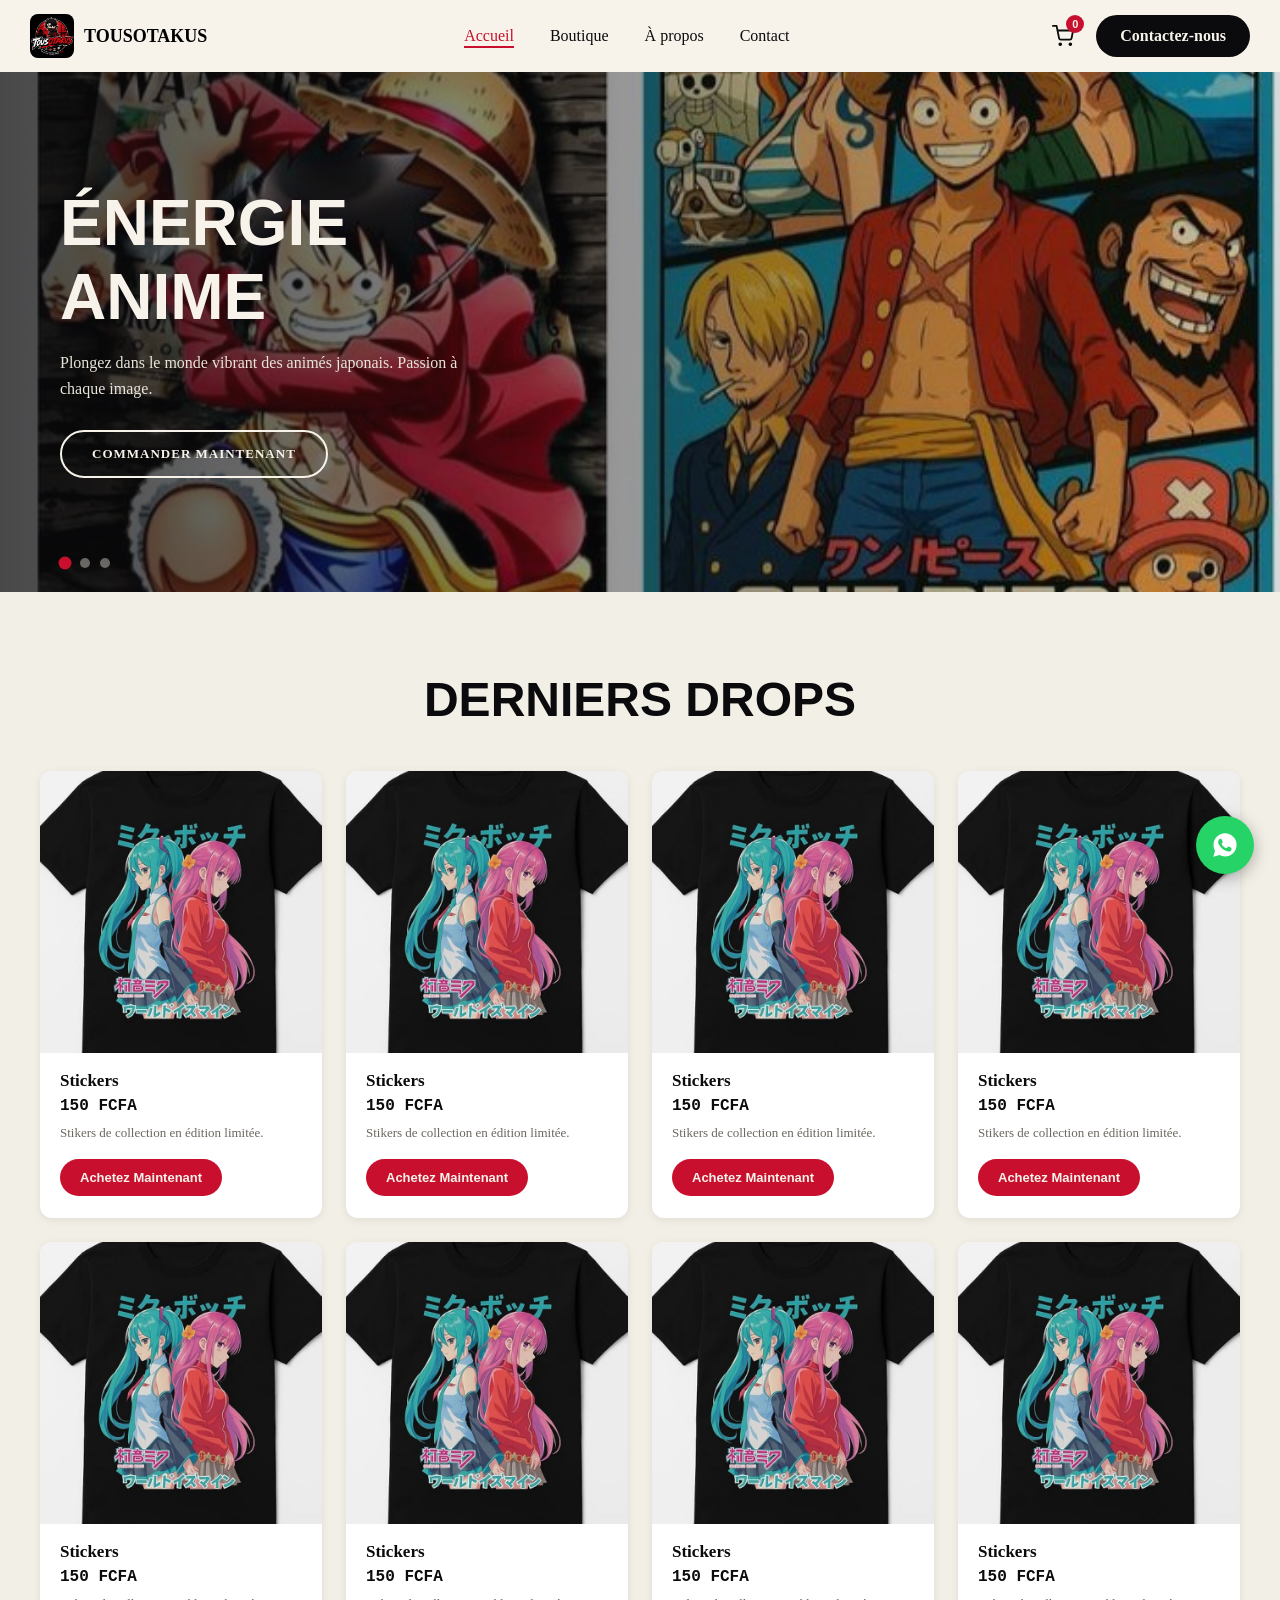
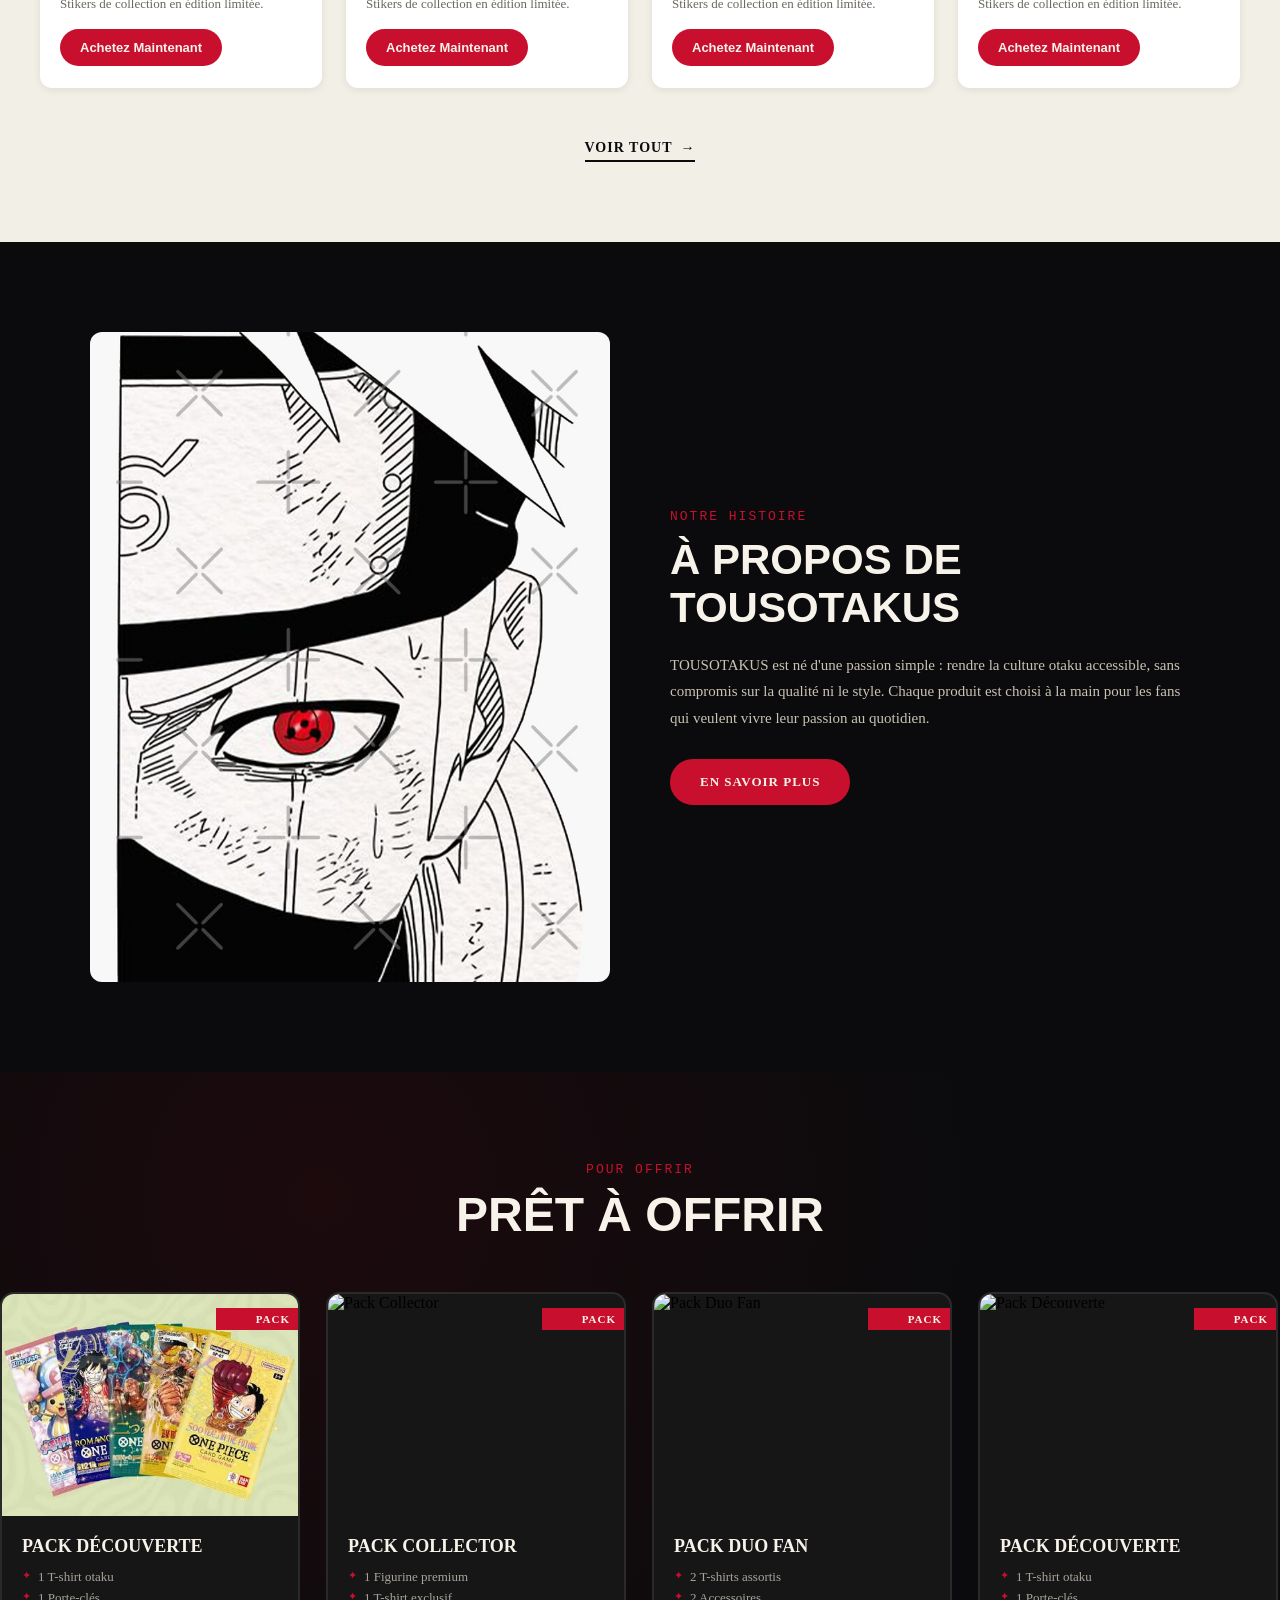
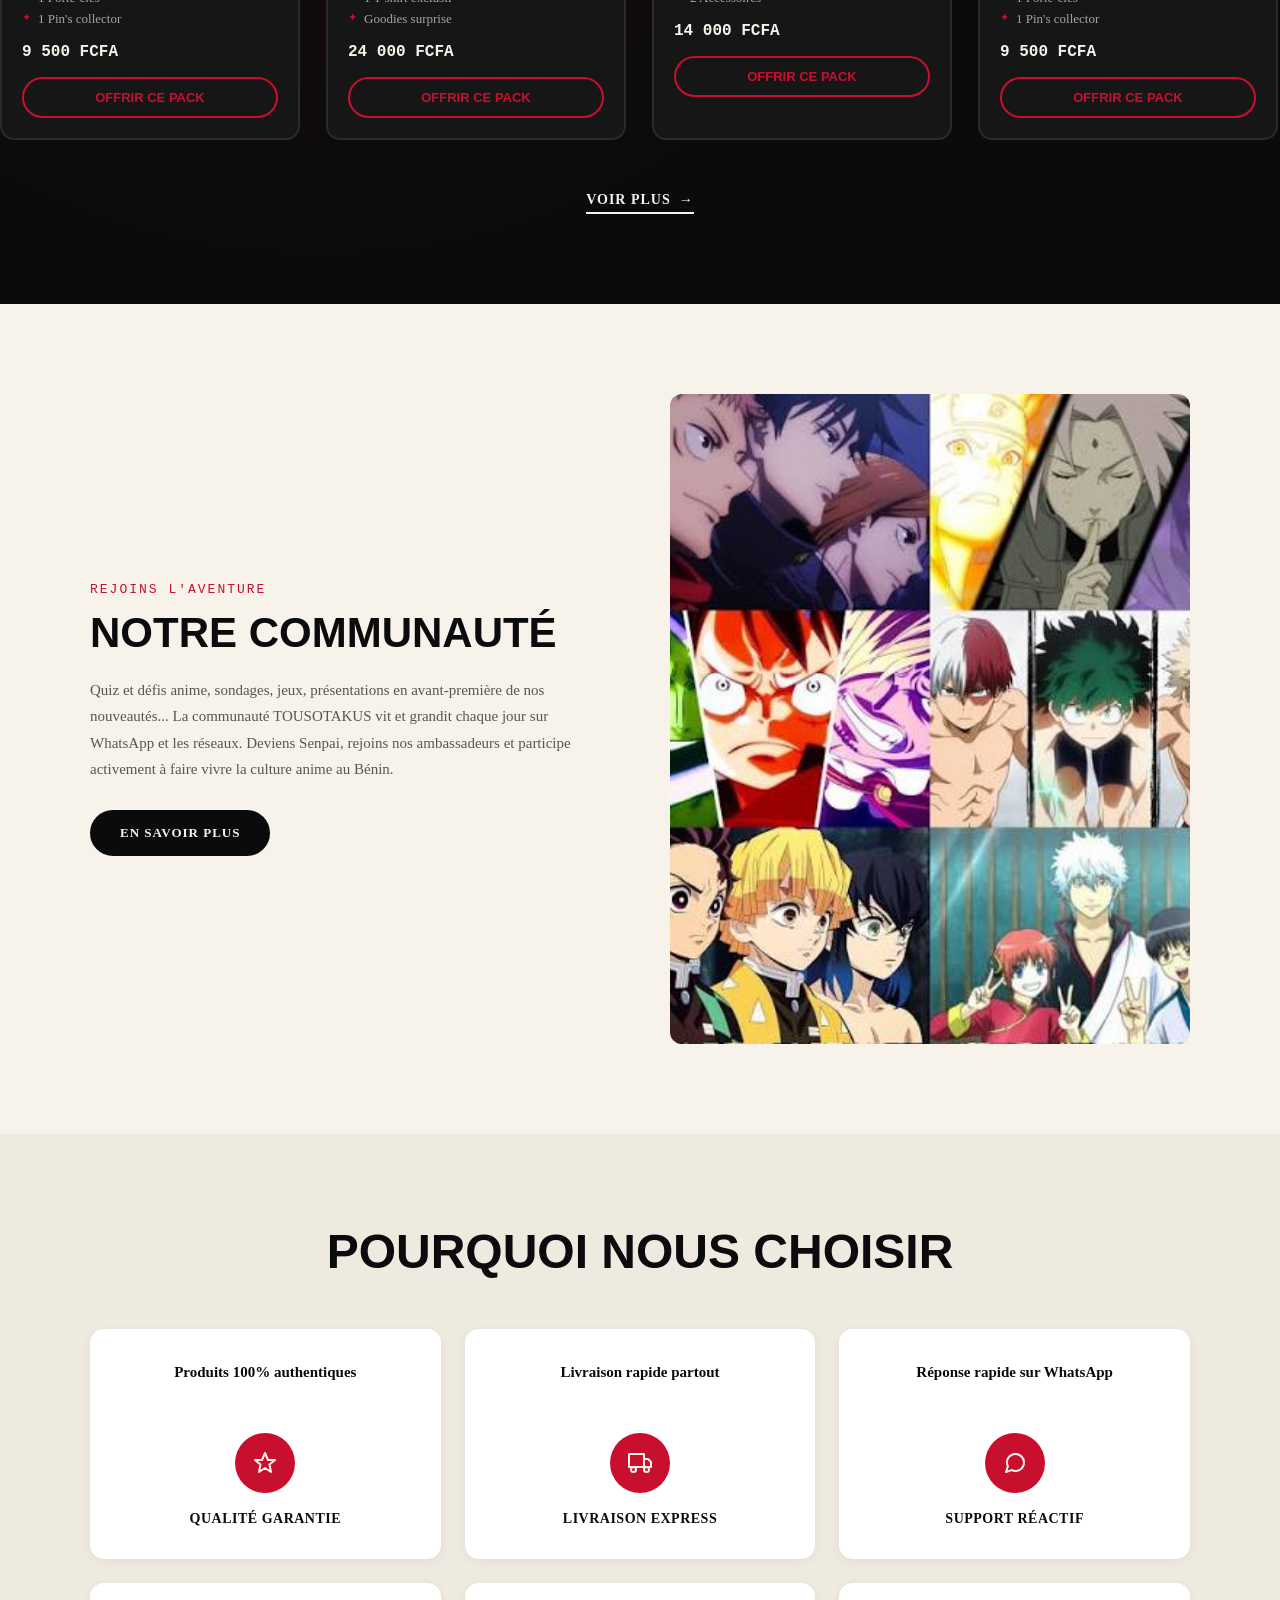
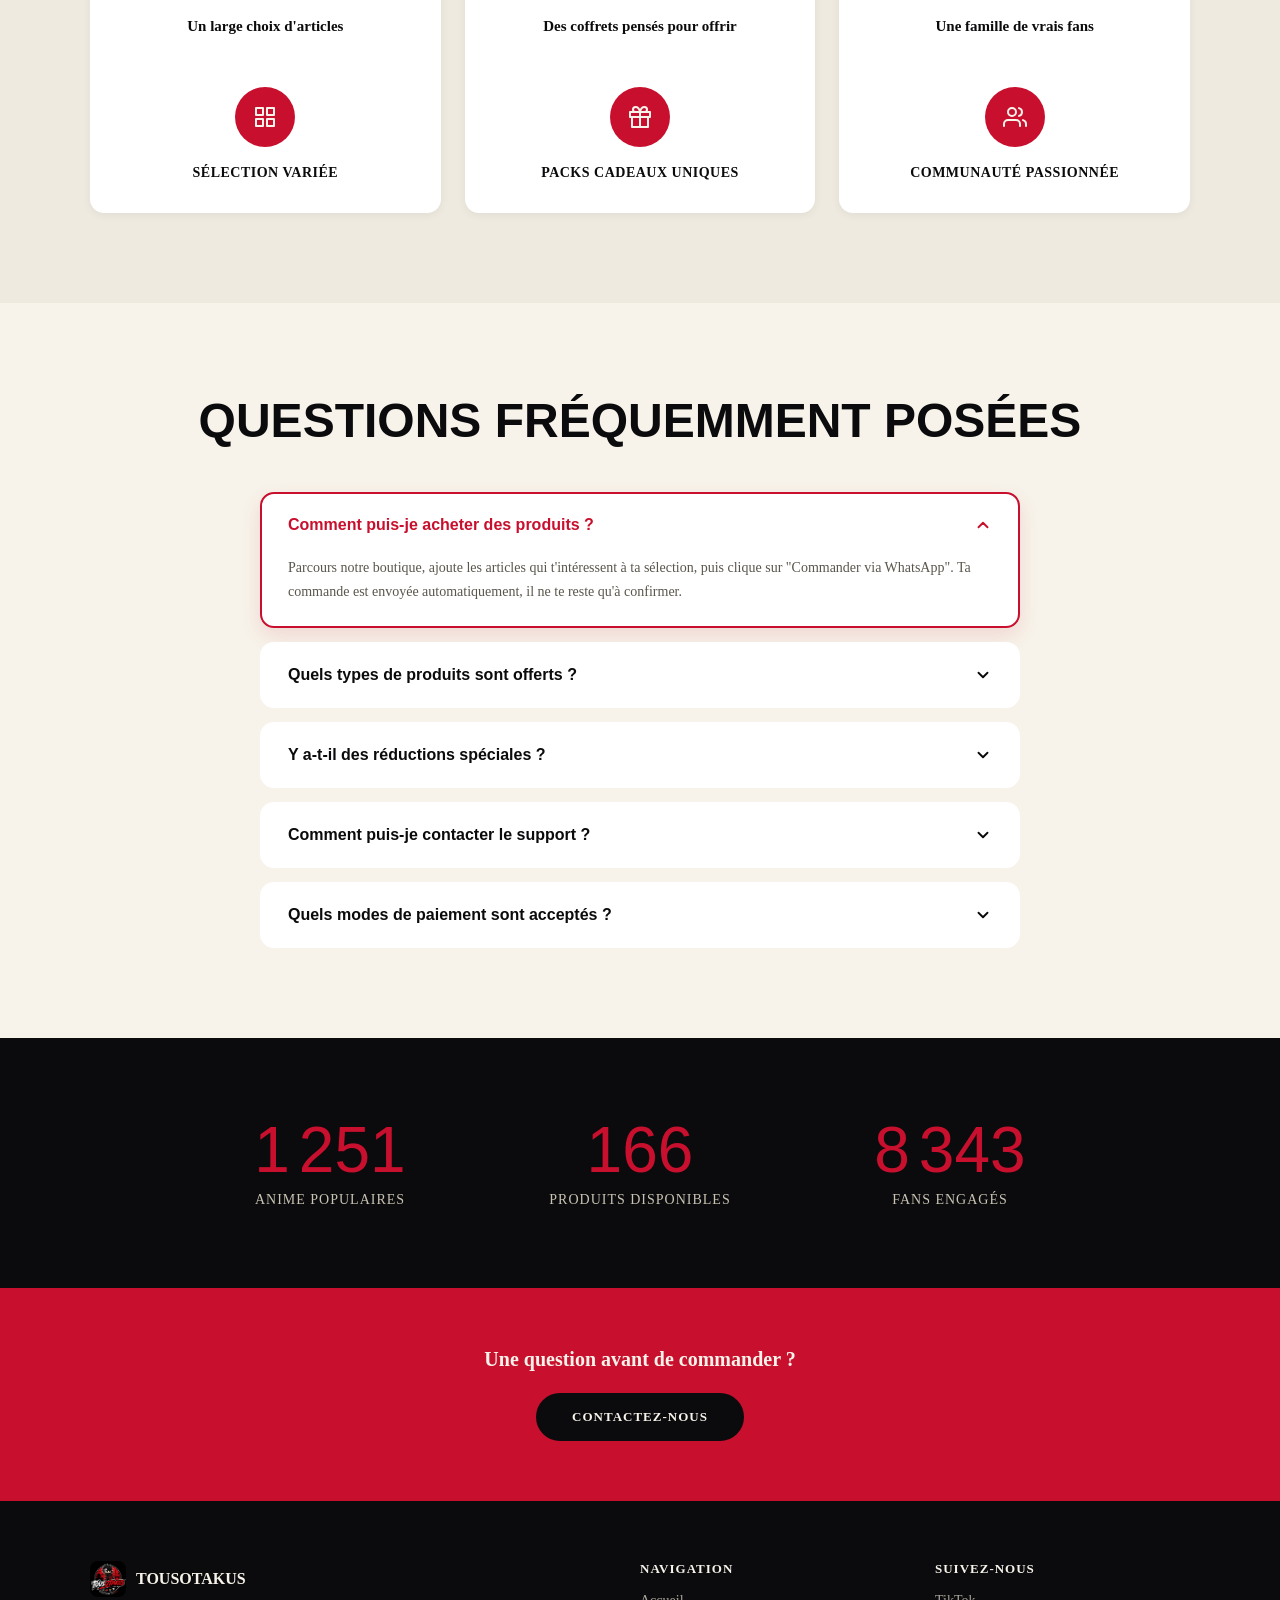
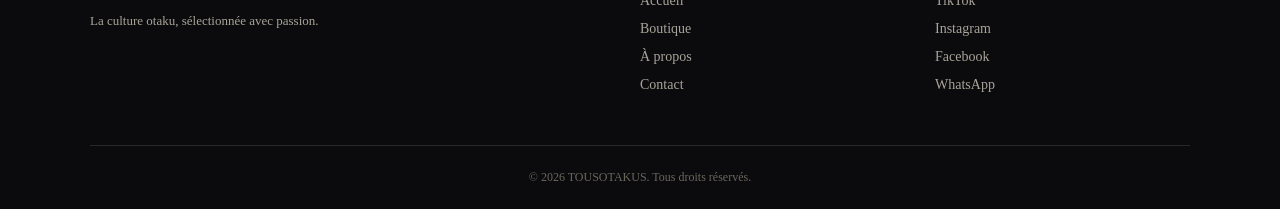
==== commit a31b93d3: "realisation de la page a propos" ====
--- a/index.html
+++ b/index.html
@@ -340,7 +340,7 @@
                 <span class="community-tag">Rejoins l'aventure</span>
                 <h2>Notre Communauté</h2>
                 <p>Quiz et défis anime, sondages, jeux, présentations en avant-première de nos nouveautés... La communauté TOUSOTAKUS vit et grandit chaque jour sur WhatsApp et les réseaux. Deviens Senpai, rejoins nos ambassadeurs et participe activement à faire vivre la culture anime au Bénin.</p>
-                <a href="#" class="community-btn">Rejoignez-nous</a>
+                <a href="./apropos.html" class="community-btn">En savoir plus</a>
             </div>
 
             <div class="community-img-wrap reveal">
@@ -495,7 +495,7 @@
     </section>
 
     <!--CTA-->
-    <section class="final-cta reveal">
+    <section class="final-cta reveal-group">
         <p>Une question avant de commander ?</p>
         <a href="https://wa.me/22900000000" target="_blank" class="final-cta-btn">Contactez-nous</a>
     </section>
@@ -503,7 +503,7 @@
     <!--footer-->
     <footer class="site-footer">
         <div class="footer-top reveal">
-            <div class="footer-brand">
+            <div class="footer-brand reveal-group">
                 <div class="footer-logo">
                     <img src="images/logo.jpeg" alt="TOUSOTAKUS">
                     <span>TOUSOTAKUS</span>
@@ -511,7 +511,7 @@
                 <p>La culture otaku, sélectionnée avec passion.</p>
             </div>
 
-            <div class="footer-links">
+            <div class="footer-links reveal-group">
                 <h4>Navigation</h4>
                 <a href="index.html">Accueil</a>
                 <a href="boutique.html">Boutique</a>
@@ -519,7 +519,7 @@
                 <a href="contact.html">Contact</a>
             </div>
 
-            <div class="footer-socials">
+            <div class="footer-socials reveal-group">
                 <h4>Suivez-nous</h4>
                 <a href="#" target="_blank">TikTok</a>
                 <a href="#" target="_blank">Instagram</a>
@@ -528,7 +528,7 @@
             </div>
         </div>
 
-        <div class="footer-bottom">
+        <div class="footer-bottom reveal-group">
             <p>© 2026 TOUSOTAKUS. Tous droits réservés.</p>
         </div>
     </footer>
--- a/styles/styles.css
+++ b/styles/styles.css
@@ -1589,4 +1589,279 @@
 .reveal-group > *.visible{
   opacity:1;
   transform:translateY(0);
+}
+
+/* recit */
+.story-section{
+  background:#0b0b0d;
+  padding:90px 40px;
+}
+
+.story-container{
+  max-width:1100px;
+  margin:0 auto;
+  display:flex;
+  align-items:center;
+  gap:60px;
+}
+
+.story-img-wrap{
+  flex:1;
+  aspect-ratio:4/5;
+  overflow:hidden;
+  border-radius:12px;
+}
+
+.story-img-wrap img{
+  width:100%;
+  height:100%;
+  object-fit:cover;
+}
+
+.story-text{
+  flex:1;
+}
+
+.story-tag{
+  font-family:'Space Mono', monospace;
+  color:#c8102e;
+  font-size:13px;
+  letter-spacing:2px;
+  text-transform:uppercase;
+  display:block;
+  margin-bottom:12px;
+}
+
+.story-text h2{
+  font-family:'Anton', sans-serif;
+  color:#f7f3ea;
+  font-size:clamp(28px, 4vw, 42px);
+  text-transform:uppercase;
+  margin-bottom:22px;
+}
+
+.story-text p{
+  color:#c9c3b3;
+  font-size:15px;
+  line-height:1.75;
+  margin-bottom:18px;
+}
+
+.story-text p:last-child{
+  margin-bottom:0;
+}
+
+@media(max-width:800px){
+  .story-container{
+    flex-direction:column;
+  }
+}
+
+/* ce qui nous anime */
+.values-section{
+  background:#f7f3ea;
+  padding:90px 40px;
+}
+
+.values-header{
+  text-align:center;
+  margin-bottom:50px;
+}
+
+.values-tag{
+  font-family:'Space Mono', monospace;
+  color:#c8102e;
+  font-size:13px;
+  letter-spacing:2px;
+  text-transform:uppercase;
+  display:block;
+  margin-bottom:12px;
+}
+
+.values-header h2{
+  font-family:'Anton', sans-serif;
+  color:#0b0b0d;
+  font-size:clamp(32px, 5vw, 48px);
+  text-transform:uppercase;
+}
+
+.values-grid{
+  max-width:1100px;
+  margin:0 auto;
+  display:grid;
+  grid-template-columns:repeat(4, 1fr);
+  gap:24px;
+}
+
+.value-card{
+  text-align:center;
+  padding:10px;
+}
+
+.value-icon-wrap{
+  width:64px;
+  height:64px;
+  background:#0b0b0d;
+  border-radius:50%;
+  display:flex;
+  align-items:center;
+  justify-content:center;
+  color:#c8102e;
+  margin:0 auto 20px;
+  transition:background 0.35s ease, transform 0.35s ease;
+}
+
+.value-card:hover .value-icon-wrap{
+  background:#c8102e;
+  color:#f7f3ea;
+  transform:scale(1.08);
+}
+
+.value-card h3{
+  font-family:'Anton', sans-serif;
+  color:#0b0b0d;
+  font-size:18px;
+  text-transform:uppercase;
+  margin-bottom:12px;
+}
+
+.value-card p{
+  color:#5a564c;
+  font-size:14px;
+  line-height:1.6;
+}
+
+@media(max-width:800px){
+  .values-grid{
+    grid-template-columns:repeat(2, 1fr);
+    gap:36px 24px;
+  }
+}
+
+@media(max-width:480px){
+  .values-grid{
+    grid-template-columns:1fr;
+  }
+}
+
+/* communaute */
+.community-detail-section{
+  background:#f7f3ea;
+  padding:90px 40px;
+}
+
+.community-detail-container{
+  max-width:1100px;
+  margin:0 auto;
+  display:flex;
+  align-items:flex-start;
+  gap:60px;
+}
+
+.community-detail-text{
+  flex:1;
+}
+
+.community-detail-text h2{
+  font-family:'Anton', sans-serif;
+  color:#0b0b0d;
+  font-size:clamp(28px, 4vw, 42px);
+  text-transform:uppercase;
+  margin-bottom:20px;
+}
+
+.community-detail-text > p{
+  color:#5a564c;
+  font-size:15px;
+  line-height:1.75;
+  margin-bottom:18px;
+}
+
+.community-features{
+  list-style:none;
+  display:flex;
+  flex-direction:column;
+  gap:10px;
+  margin-bottom:26px;
+}
+
+.community-features li{
+  color:#0b0b0d;
+  font-size:14px;
+  font-weight:600;
+}
+
+.senpai-box{
+  background:#0b0b0d;
+  border-left:4px solid #c8102e;
+  border-radius:8px;
+  padding:22px 24px;
+  margin-bottom:22px;
+}
+
+.senpai-box h4{
+  font-family:'Anton', sans-serif;
+  color:#c8102e;
+  font-size:16px;
+  text-transform:uppercase;
+  letter-spacing:0.5px;
+  margin-bottom:10px;
+}
+
+.senpai-box p{
+  color:#c9c3b3;
+  font-size:14px;
+  line-height:1.65;
+  margin:0;
+}
+
+.community-features{
+  list-style:none;
+  display:flex;
+  flex-direction:column;
+  gap:12px;
+  margin-bottom:26px;
+}
+
+.community-features li{
+  color:#0b0b0d;
+  font-size:14px;
+  font-weight:600;
+  padding-left:20px;
+  position:relative;
+}
+
+.community-features li::before{
+  content:'';
+  position:absolute;
+  left:0;
+  top:6px;
+  width:8px;
+  height:8px;
+  background:#c8102e;
+  border-radius:2px;      /* léger arrondi, carré adouci plutôt qu'un rond classique */
+}
+
+.community-detail-img-wrap{
+  flex:1;
+  aspect-ratio:4/5;
+  overflow:hidden;
+  border-radius:12px;
+  position:sticky;
+  top:100px;              /* l'image reste visible pendant qu'on lit le texte, plus long ici */
+}
+
+.community-detail-img-wrap img{
+  width:100%;
+  height:100%;
+  object-fit:cover;
+}
+
+@media(max-width:800px){
+  .community-detail-container{
+    flex-direction:column-reverse;
+  }
+  .community-detail-img-wrap{
+    position:static;
+  }
 }
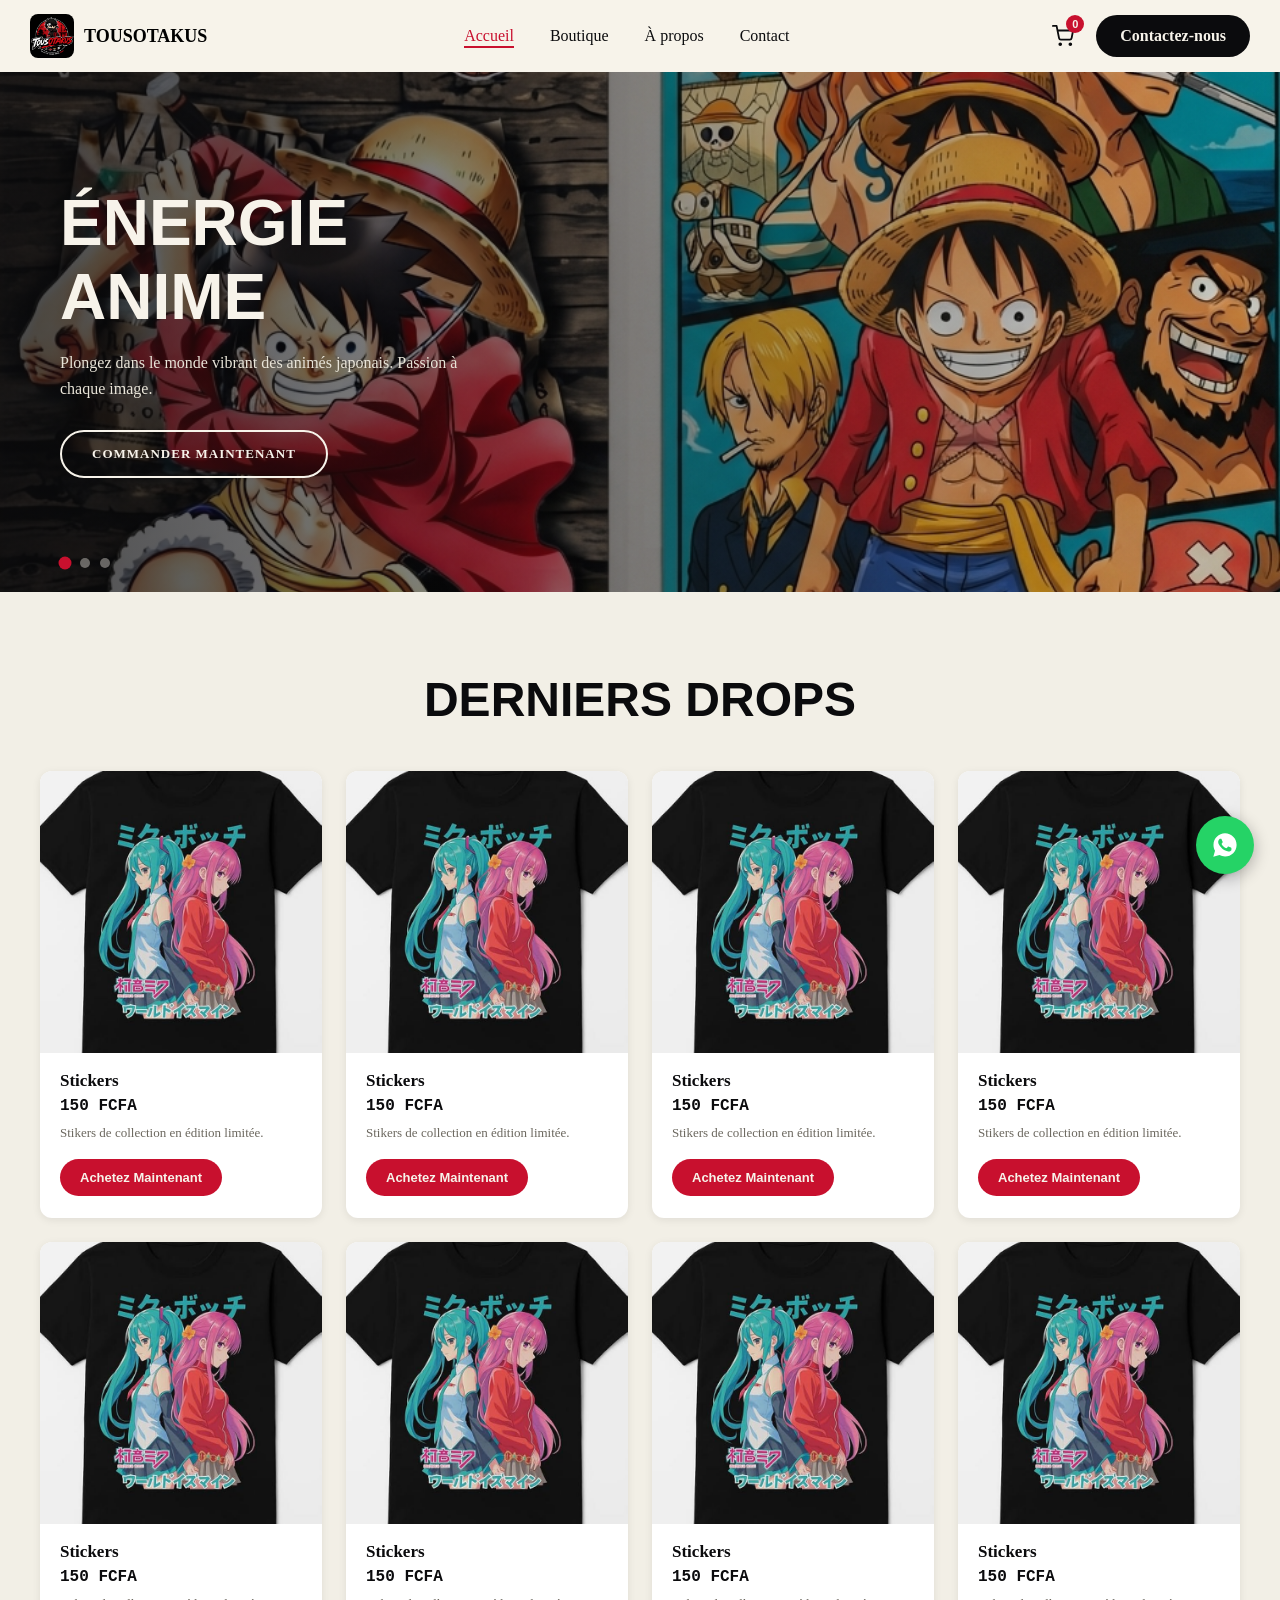
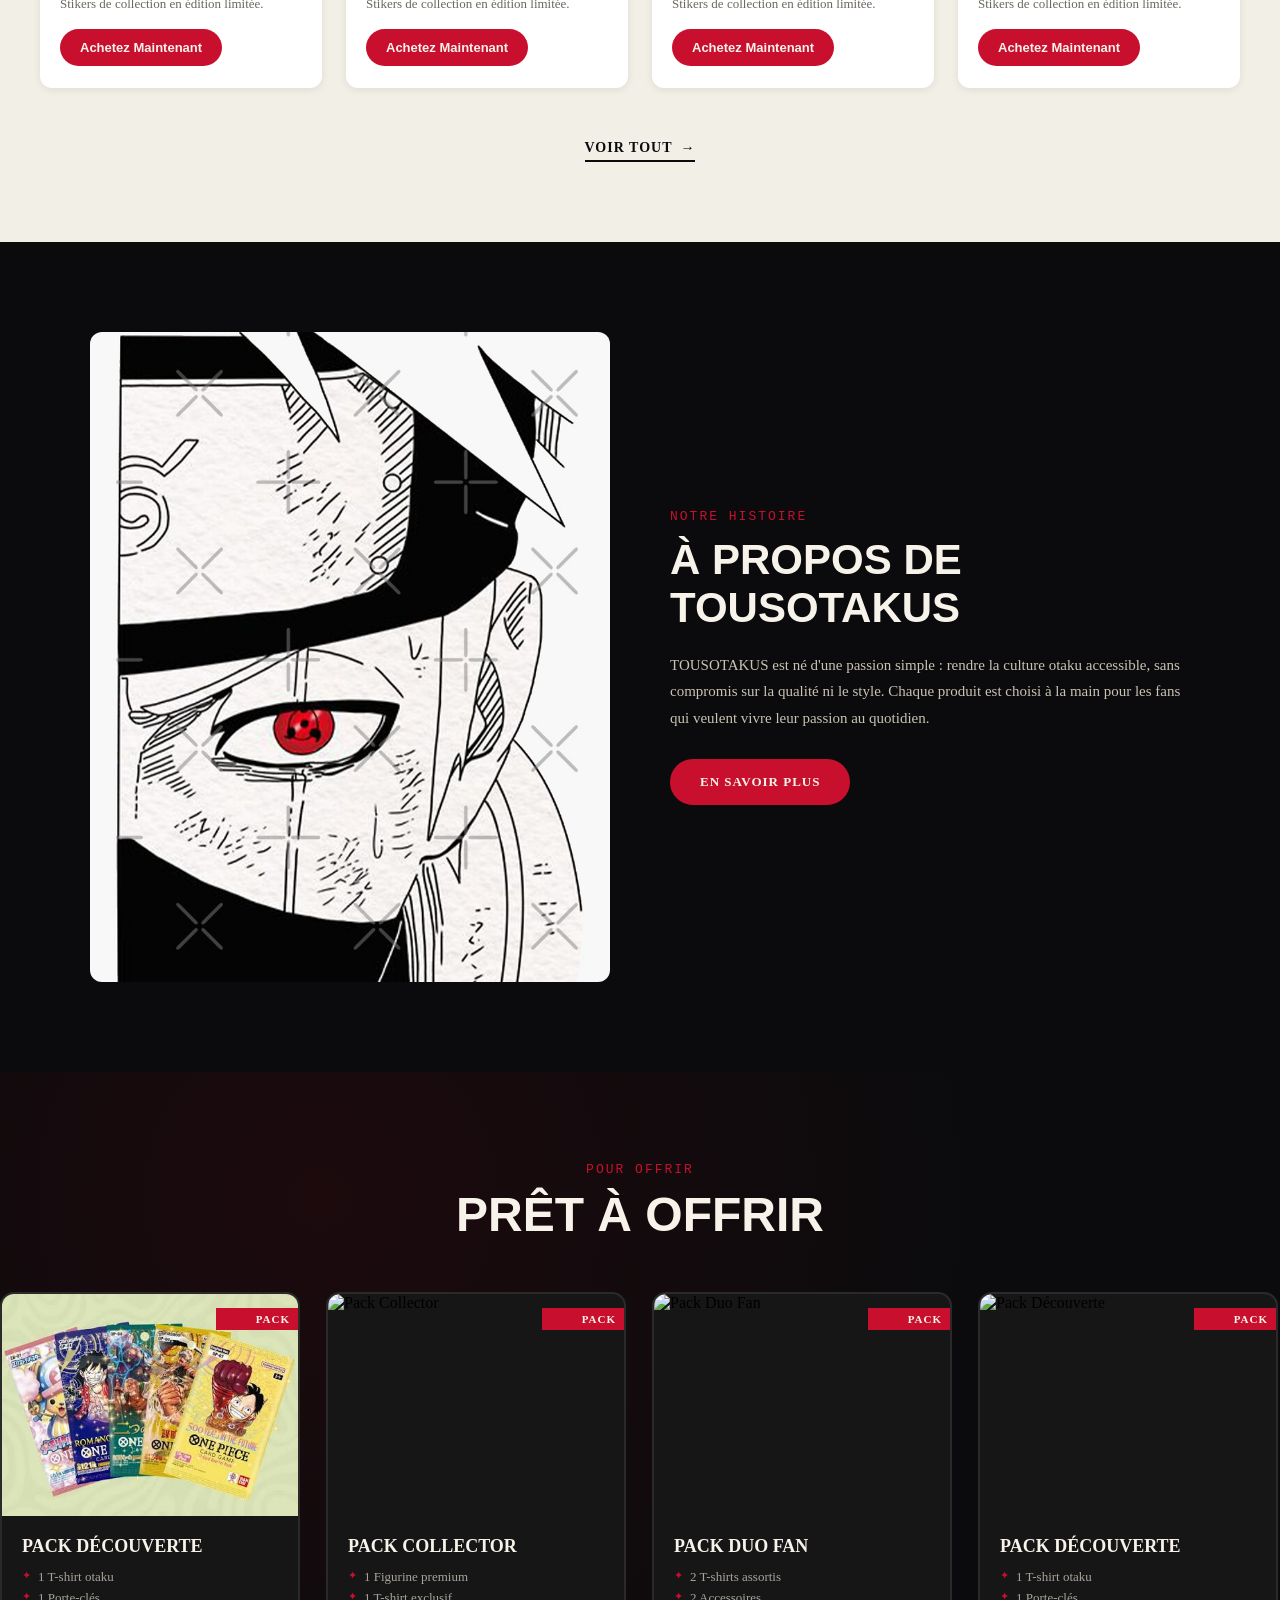
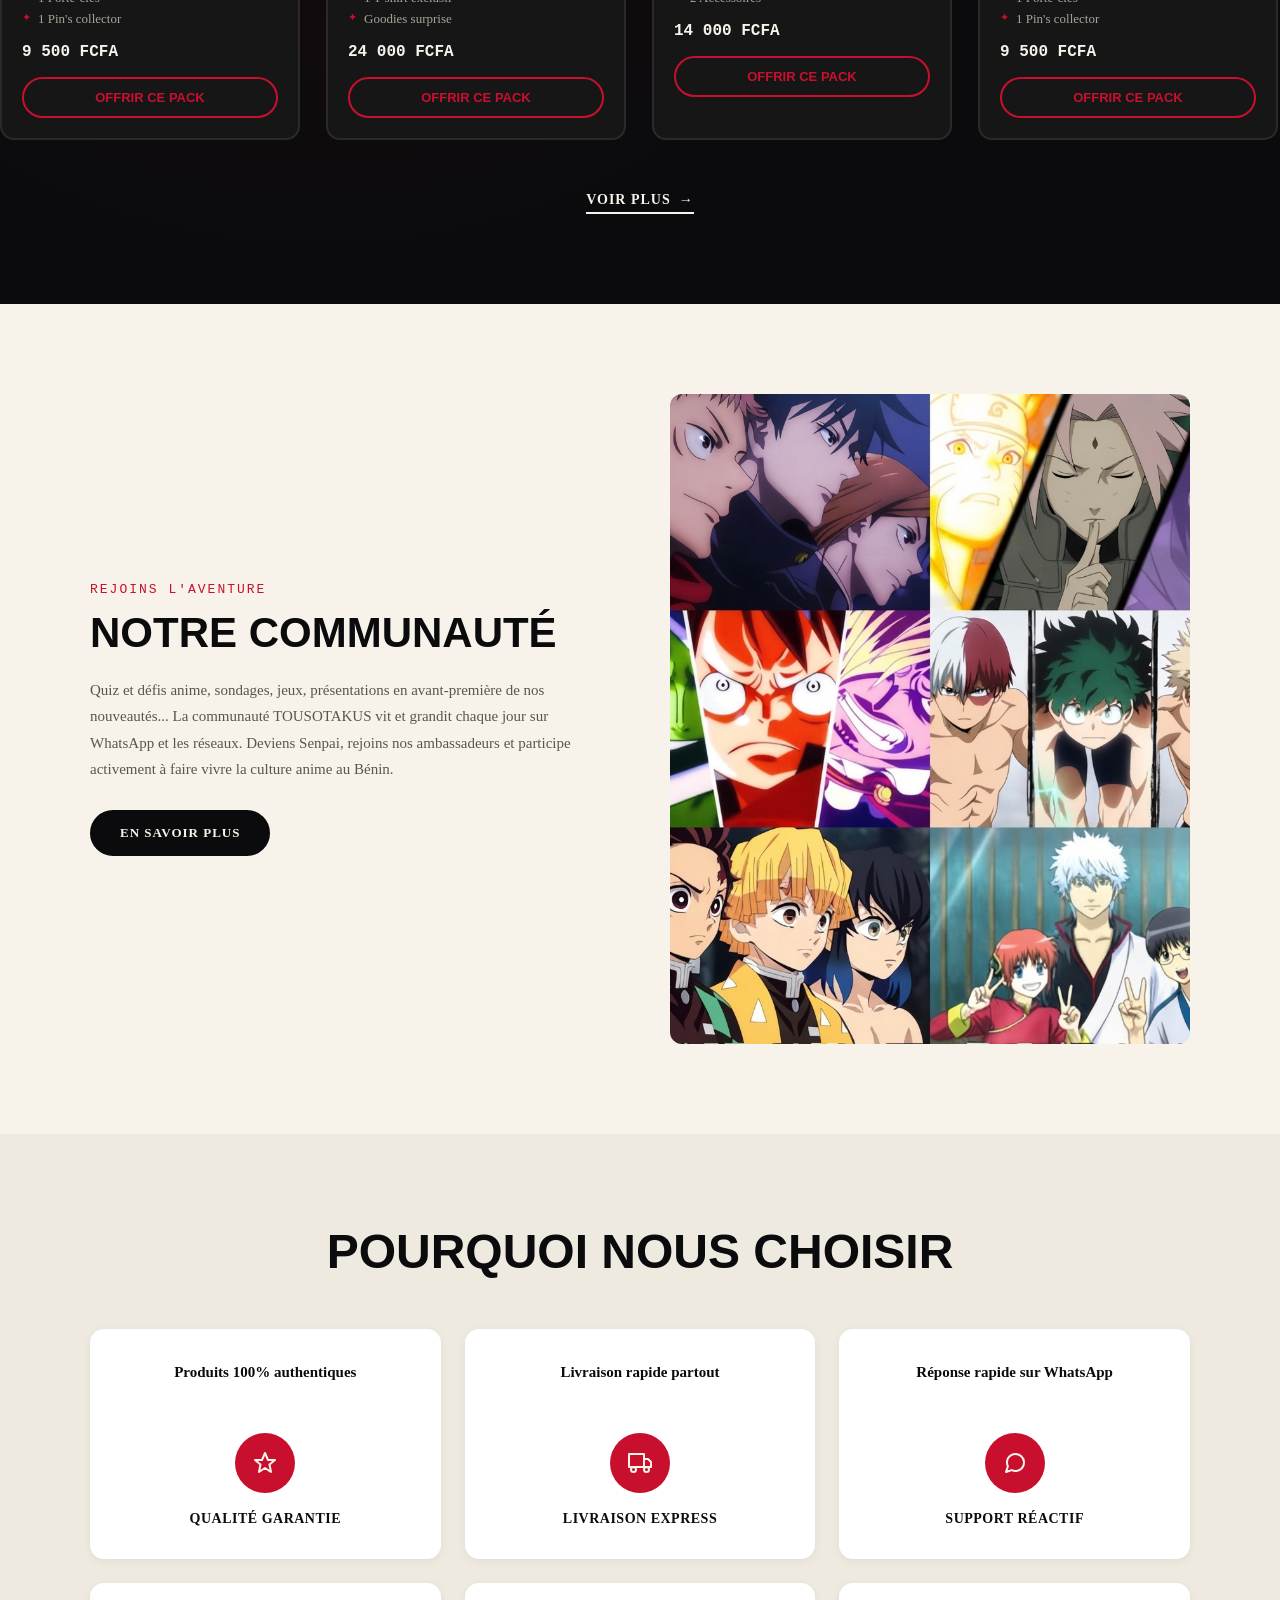
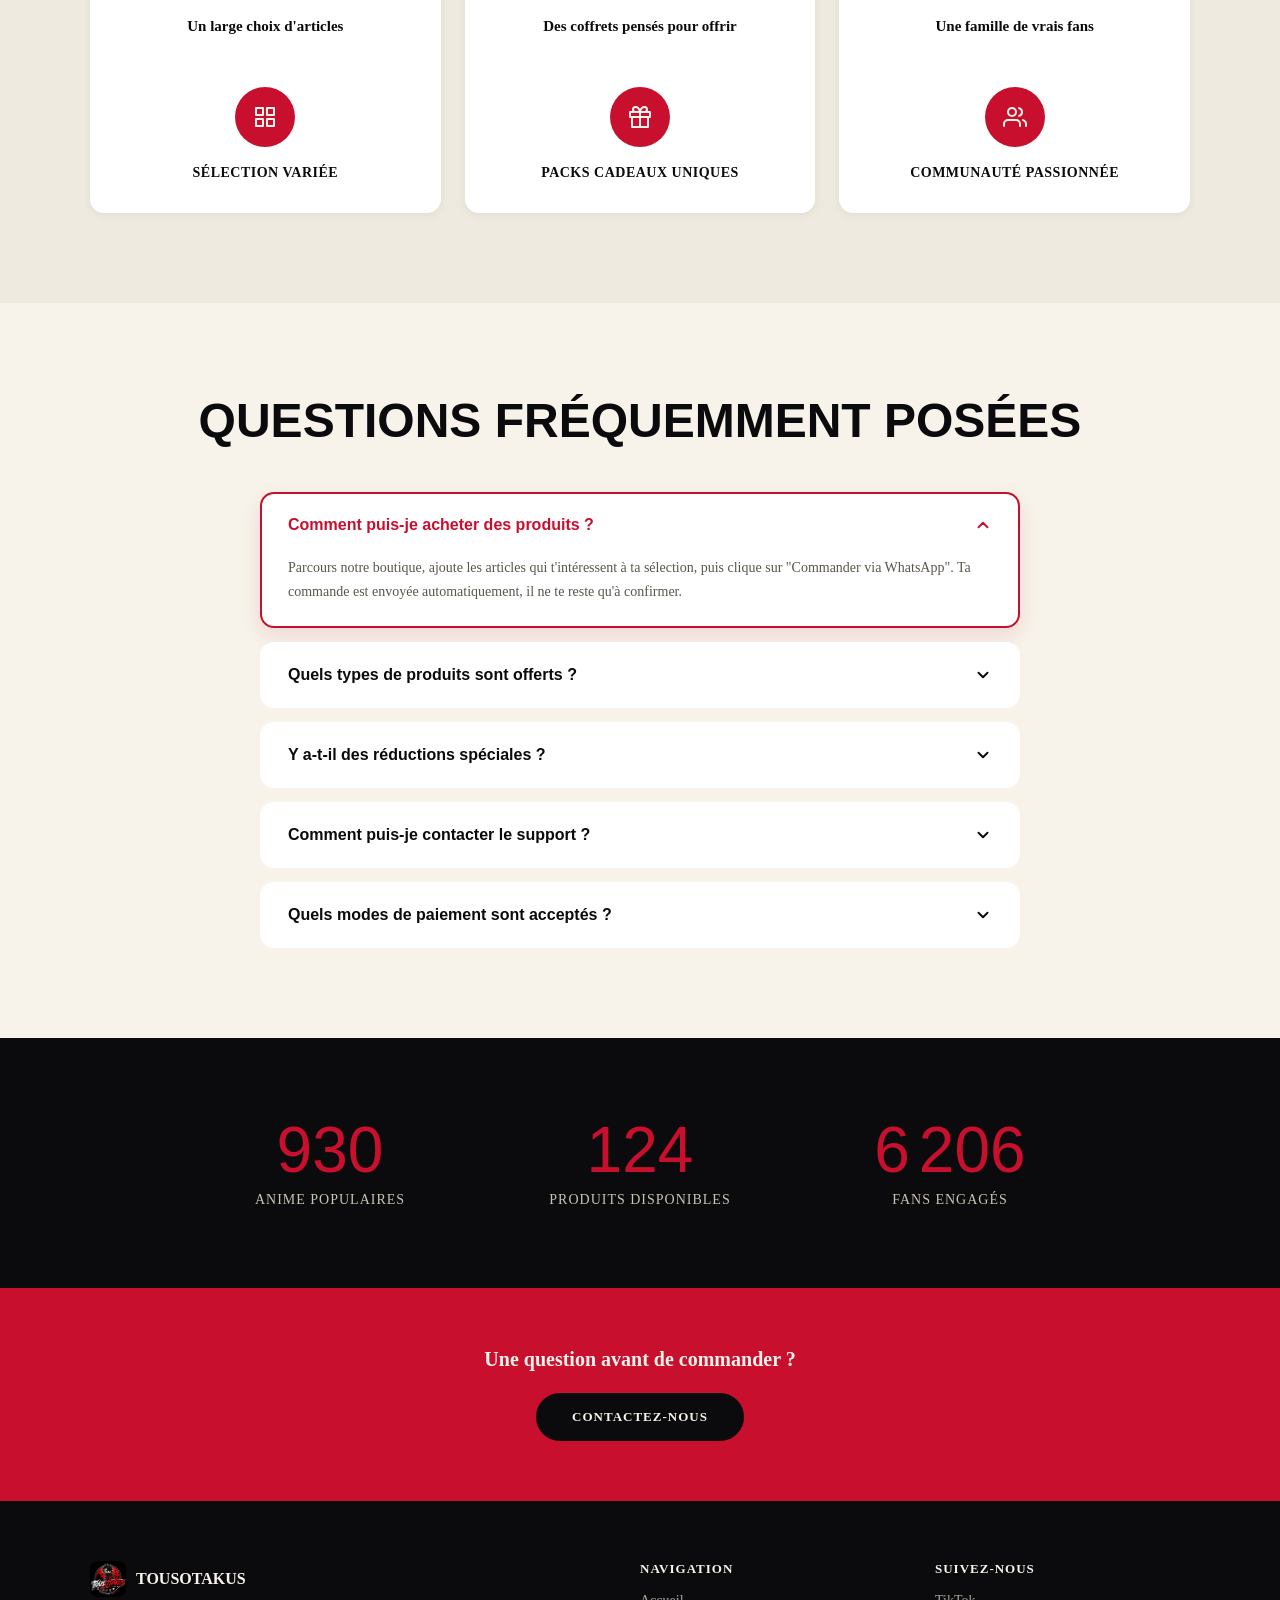
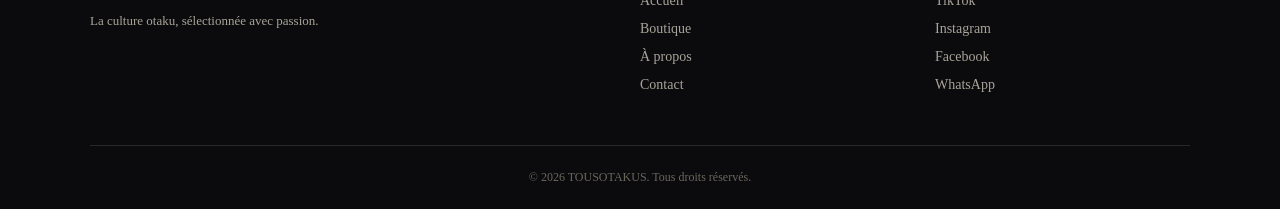
==== commit 80a22fa5: "modification sur toutes les pages comme les liens,... Ajout du bouton burger" ====
--- a/index.html
+++ b/index.html
@@ -15,7 +15,7 @@
                 <span class="logo-text">TOUSOTAKUS</span>
             </div>
 
-            <nav>
+            <nav id="mainNav">
                 <ul>
                     <li><a href="./index.html">Accueil</a></li>
                     <li><a href="./boutique.html">Boutique</a></li>
@@ -33,8 +33,16 @@
                     </svg>
                     <span class="cart-count">0</span>
                 </button>
-                <a href="#contact" class="cta-btn">Contactez-nous</a>
-            </div>
+                <a href="contact.html" class="cta-btn">Contactez-nous</a>
+            </div>
+
+            <!-- bouton hamburger -->
+            <button class="burger-btn" id="burgerBtn" aria-label="Menu">
+                <span></span>
+                <span></span>
+                <span></span>
+            </button>
+
             <!-- Panier -->
             <div class="overlay" id="overlay" onclick="toggleCart(false)"></div>
                 <div class="cart-panel" id="cart-panel">
@@ -53,7 +61,7 @@
 
     <!-- hero --> 
     <section class="hero-slider" id="accueil">
-        <div class="slide active" style="background-image:url('images/produits.jpg')">
+        <div class="slide active" style="background-image:url('images/produits.png')">
             <div class="slide-overlay"></div>
             <div class="slide-content reveal">
                 <h1>Énergie Anime</h1>
@@ -62,7 +70,7 @@
             </div>
         </div>
 
-        <div class="slide" style="background-image:url('images/packhero.jpg')">
+        <div class="slide" style="background-image:url('images/packhero.png')">
             <div class="slide-overlay"></div>
             <div class="slide-content">
                 <h1>Packs Cadeaux</h1>
@@ -71,7 +79,7 @@
             </div>
         </div>
 
-        <div class="slide" style="background-image:url('images/communaute.jpg')">
+        <div class="slide" style="background-image:url('images/communaute.png')">
             <div class="slide-overlay"></div>
             <div class="slide-content">
                 <h1>Rejoins la Communauté</h1>
@@ -344,7 +352,7 @@
             </div>
 
             <div class="community-img-wrap reveal">
-                <img src="images/communaute.jpg" alt="Communauté TOUSOTAKUS">
+                <img src="images/communaute.png" alt="Communauté TOUSOTAKUS">
             </div>
         </div>
     </section>
@@ -497,7 +505,7 @@
     <!--CTA-->
     <section class="final-cta reveal-group">
         <p>Une question avant de commander ?</p>
-        <a href="https://wa.me/22900000000" target="_blank" class="final-cta-btn">Contactez-nous</a>
+        <a href="contact.html" target="_blank" class="final-cta-btn">Contactez-nous</a>
     </section>
 
     <!--footer-->
@@ -521,9 +529,9 @@
 
             <div class="footer-socials reveal-group">
                 <h4>Suivez-nous</h4>
-                <a href="#" target="_blank">TikTok</a>
-                <a href="#" target="_blank">Instagram</a>
-                <a href="#" target="_blank">Facebook</a>
+                <a href="https://www.tiktok.com/@tousotakus" target="_blank">TikTok</a>
+                <a href="https://www.instagram.com/tousotakus" target="_blank">Instagram</a>
+                <a href="https://www.facebook.com/tousotakus" target="_blank">Facebook</a>
                 <a href="https://wa.me/22900000000" target="_blank">WhatsApp</a>
             </div>
         </div>
--- a/styles/styles.css
+++ b/styles/styles.css
@@ -105,6 +105,73 @@
   justify-content:center;
 }
 
+
+/* bouton burger */
+.burger-btn{
+  display:none;
+  flex-direction:column;
+  justify-content:center;
+  gap:5px;
+  background:none;
+  border:none;
+  cursor:pointer;
+  padding:8px;
+  position:relative;
+  z-index:200;              /* AJOUT : reste au-dessus du panneau (150) et du header */
+}
+
+.burger-btn span{
+  width:24px;
+  height:2px;
+  background:#0b0b0d;
+  transition:transform 0.3s ease, opacity 0.3s ease;
+}
+
+/* quand le menu est ouvert, transforme les 3 traits en croix */
+.burger-btn.open span:nth-child(1){
+  transform:translateY(7px) rotate(45deg);
+}
+.burger-btn.open span:nth-child(2){
+  opacity:0;
+}
+.burger-btn.open span:nth-child(3){
+  transform:translateY(-7px) rotate(-45deg);
+}
+
+@media(max-width:860px){
+  nav#mainNav{
+    position:fixed;
+    top:0;
+    right:0;
+    height:100%;
+    width:280px;
+    max-width:80vw;
+    background:#f7f3ea;
+    z-index:150;
+    padding:100px 30px 30px;
+    transform:translateX(100%);   /* caché hors écran par défaut */
+    transition:transform 0.35s ease;
+    box-shadow:-4px 0 20px rgba(11,11,13,0.15);
+  }
+
+  nav#mainNav.open{
+    transform:translateX(0);       /* glisse depuis la droite quand ouvert */
+  }
+
+  nav#mainNav ul{
+    flex-direction:column;
+    gap:24px;
+  }
+
+  .burger-btn{
+    display:flex;                  /* visible seulement sous 860px */
+  }
+
+  .cta-btn{
+    display:none;                  /* cache le bouton Contactez-nous du header en mobile, pour ne pas surcharger — le menu suffit */
+  }
+}
+
 /* panier */
 .overlay{
   position:fixed; inset:0; background:rgba(11,11,13,0.6); z-index:200;
@@ -427,6 +494,12 @@
 @media(max-width:900px){
   .product-grid{
     grid-template-columns:repeat(2, 1fr);   /* passe à 2 par ligne sur mobile/tablette */
+  }
+}
+
+@media(max-width:420px){
+  .product-grid{
+    grid-template-columns:1fr;   /* une seule colonne sur les écrans très étroits */
   }
 }
 
@@ -1334,7 +1407,7 @@
 /* promo */
 .promo-banner{
     position:relative;
-    background-image:url('../images/promo-bg.jpg');
+    background-image:url('../images/promo-bg.png');
     background-size:cover;
     background-position:center;
     padding:120px 40px;
@@ -1864,4 +1937,137 @@
   .community-detail-img-wrap{
     position:static;
   }
+}
+
+/* ===== SECTION CONTACT ===== */
+.contact-section{
+  background:#f7f3ea;
+  padding:90px 40px;
+}
+
+.contact-container{
+  max-width:1100px;
+  margin:0 auto;
+  display:grid;
+  grid-template-columns:1.3fr 1fr;
+  gap:60px;
+  align-items:start;
+}
+
+/* ----- Formulaire ----- */
+.contact-form-wrap h2{
+  font-family:'Anton', sans-serif;
+  color:#0b0b0d;
+  font-size:clamp(26px, 4vw, 36px);
+  text-transform:uppercase;
+  margin-bottom:28px;
+}
+
+.contact-form{
+  display:flex;
+  flex-direction:column;
+  gap:16px;
+}
+
+.form-row{
+  display:flex;
+  gap:16px;
+}
+
+.contact-form input,
+.contact-form textarea{
+  width:100%;
+  border:none;
+  border-radius:30px;
+  padding:16px 22px;
+  font-family:'Noto Sans', sans-serif;
+  font-size:14px;
+  color:#0b0b0d;
+  background:#ffffff;
+  box-shadow:0 2px 6px rgba(11,11,13,0.06);
+  outline:none;
+  transition:box-shadow 0.25s ease;
+}
+
+.contact-form textarea{
+  border-radius:20px;         /* moins arrondi qu'un input, plus adapté à un bloc plus haut */
+  resize:vertical;
+  min-height:120px;
+}
+
+.contact-form input:focus,
+.contact-form textarea:focus{
+  box-shadow:0 0 0 2px #c8102e;   /* léger contour rouge au focus, feedback clair */
+}
+
+.contact-form input::placeholder,
+.contact-form textarea::placeholder{
+  color:#a8a49a;
+}
+
+.contact-submit-btn{
+  align-self:flex-start;
+  background:#c8102e;
+  color:#f7f3ea;
+  border:none;
+  padding:15px 36px;
+  border-radius:30px;
+  font-weight:700;
+  font-size:13px;
+  text-transform:uppercase;
+  letter-spacing:1px;
+  cursor:pointer;
+  transition:background 0.3s ease;
+}
+
+.contact-submit-btn:hover{
+  background:#0b0b0d;
+}
+
+/* ----- Infos ----- */
+.contact-info-wrap h2{
+  font-family:'Anton', sans-serif;
+  color:#0b0b0d;
+  font-size:clamp(26px, 4vw, 36px);
+  text-transform:uppercase;
+  margin-bottom:28px;
+}
+
+.contact-info-list{
+  list-style:none;
+  display:flex;
+  flex-direction:column;
+  gap:18px;
+  margin-bottom:34px;
+}
+
+.contact-info-list li{
+  display:flex;
+  flex-direction:column;
+  gap:4px;
+  padding-bottom:16px;
+  border-bottom:1px solid #e4ddca;
+}
+
+.info-label{
+  font-family:'Space Mono', monospace;
+  color:#c8102e;
+  font-size:11px;
+  text-transform:uppercase;
+  letter-spacing:1px;
+}
+
+.info-value{
+  color:#0b0b0d;
+  font-size:15px;
+  font-weight:600;
+}
+
+@media(max-width:800px){
+  .contact-container{
+    grid-template-columns:1fr;
+  }
+  .form-row{
+    flex-direction:column;
+  }
 }
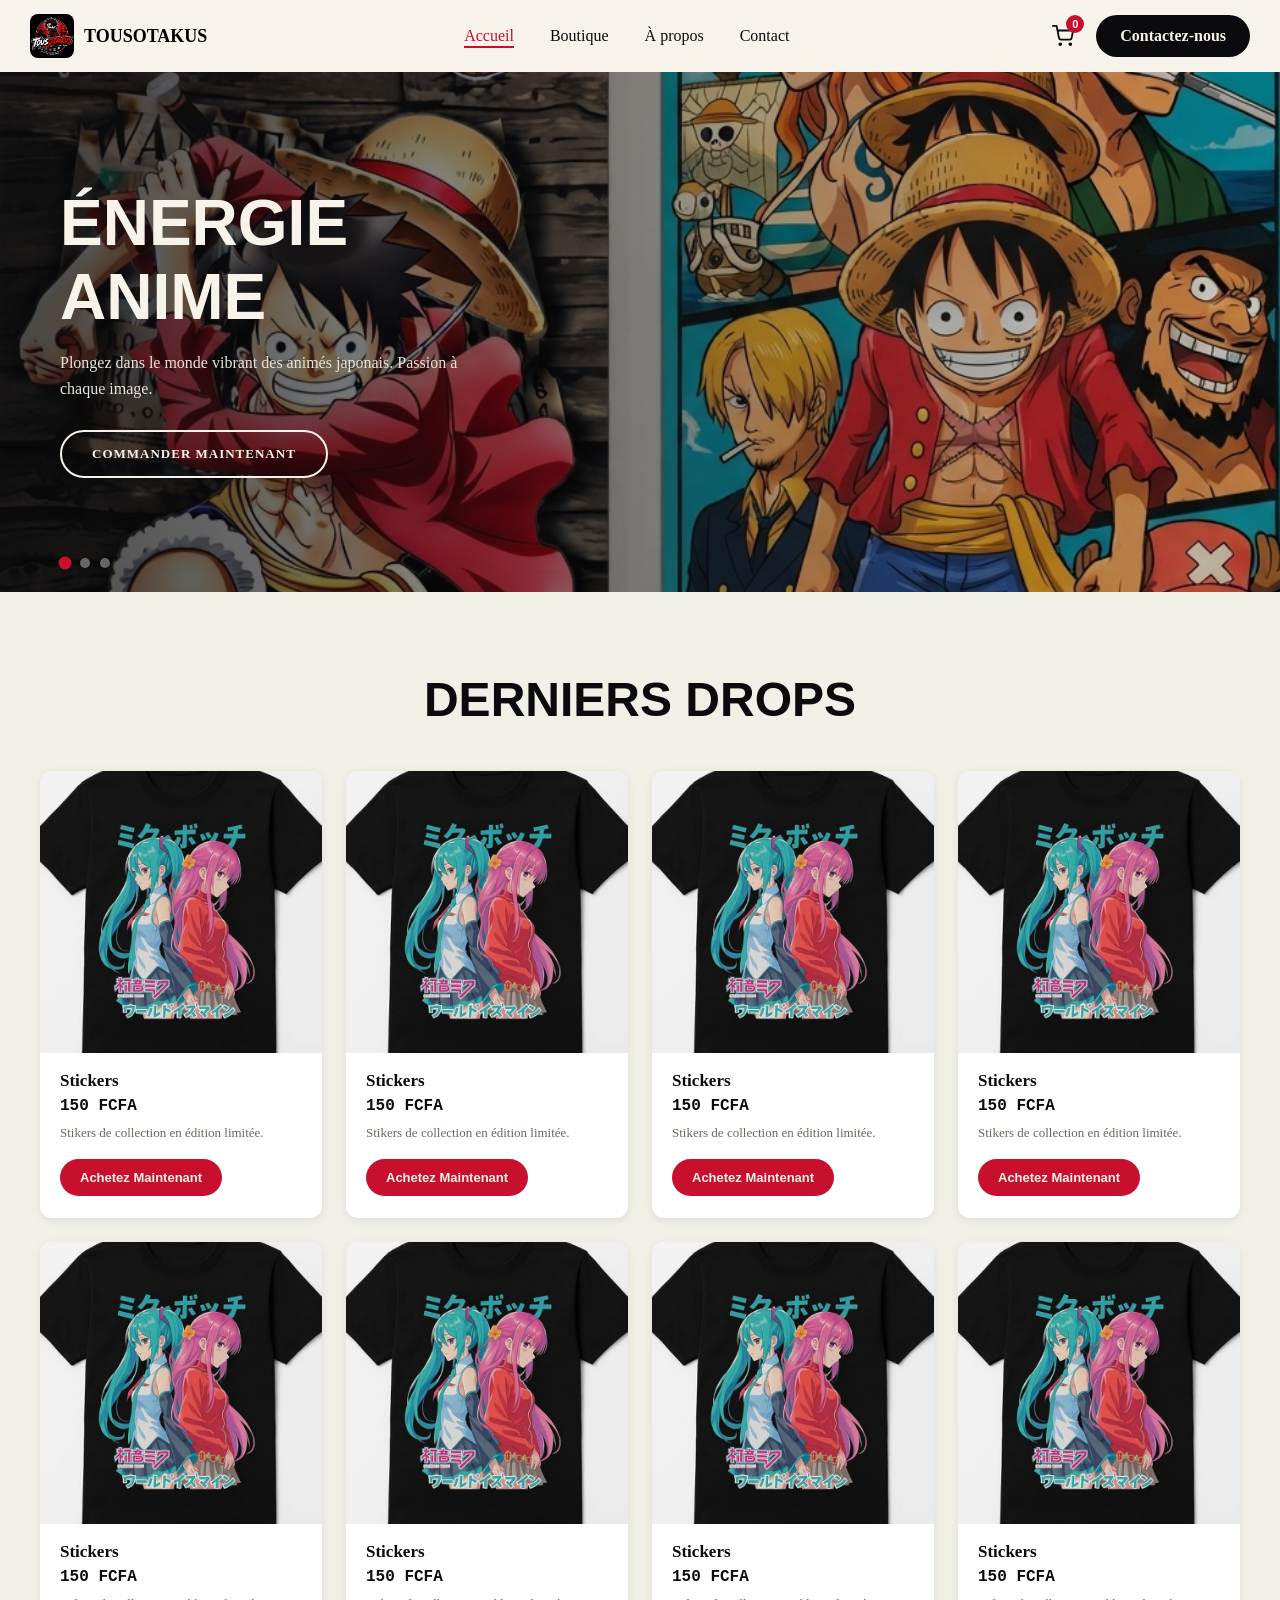
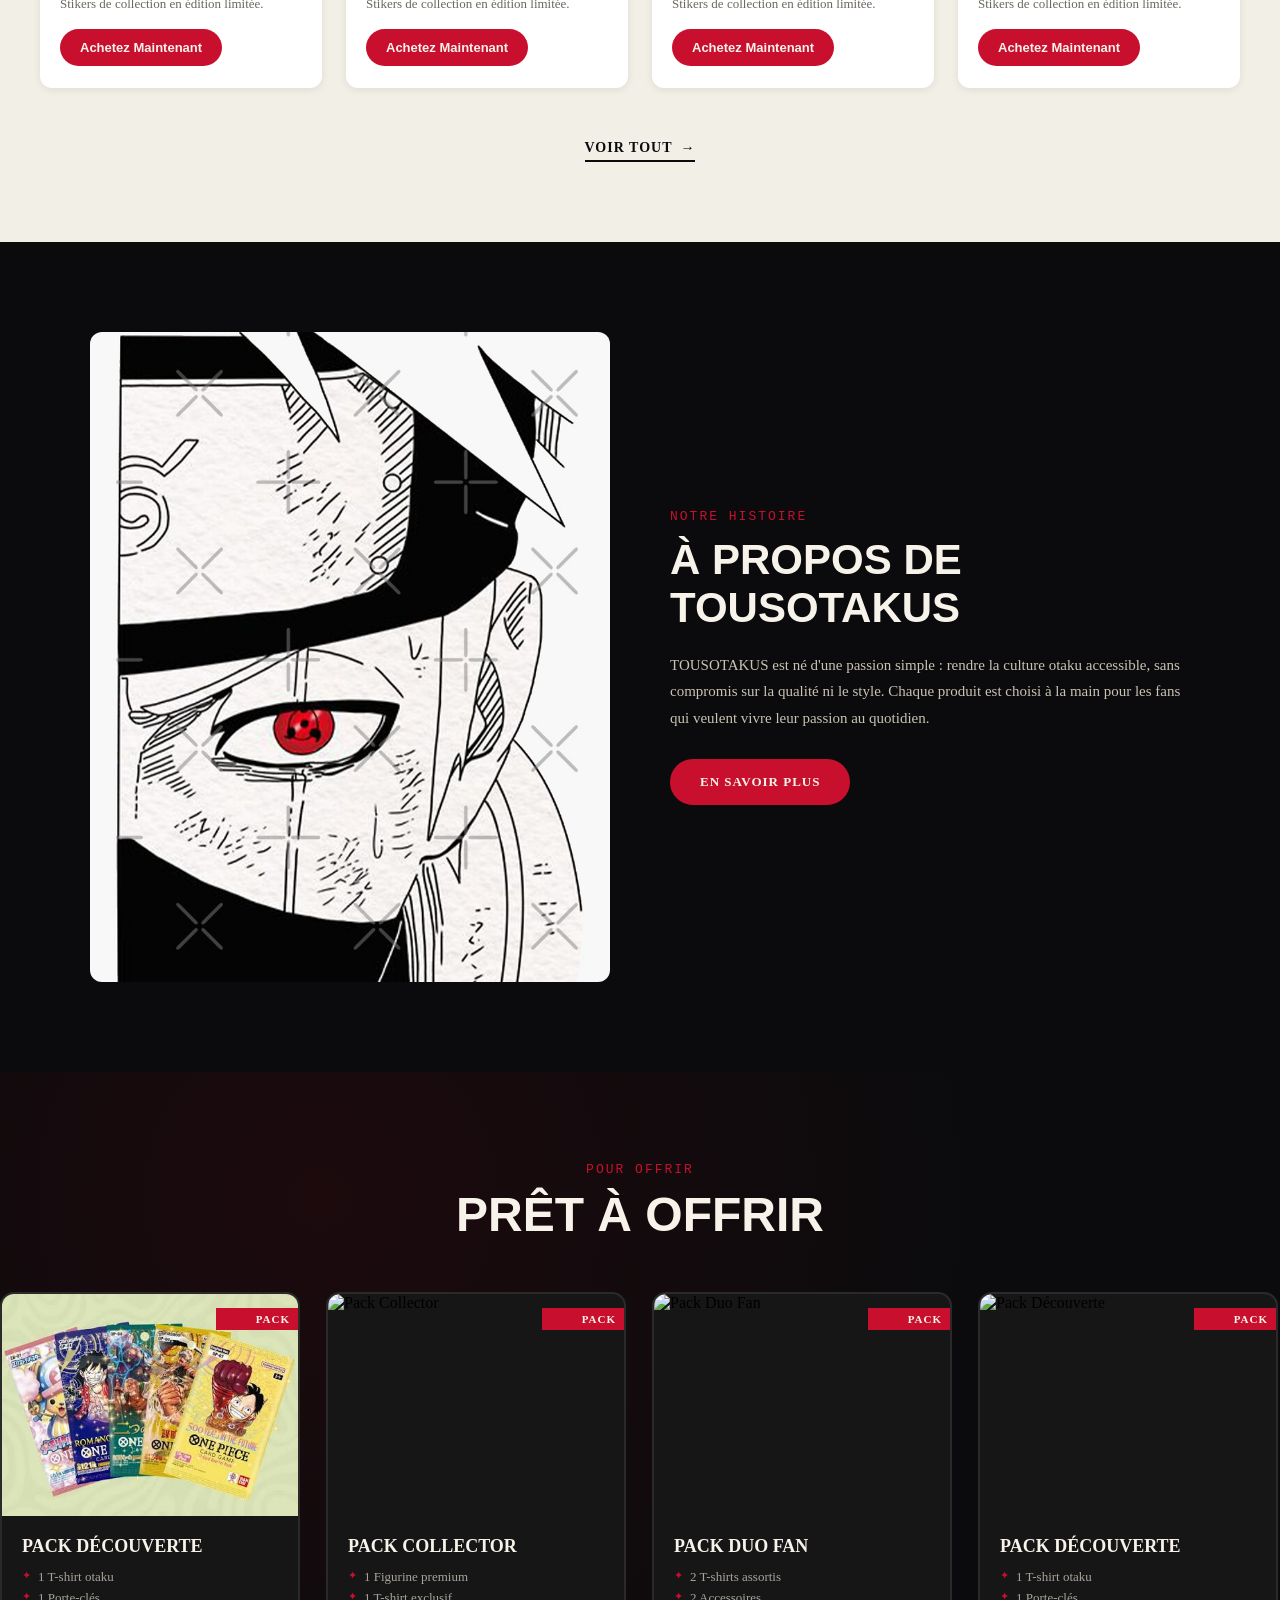
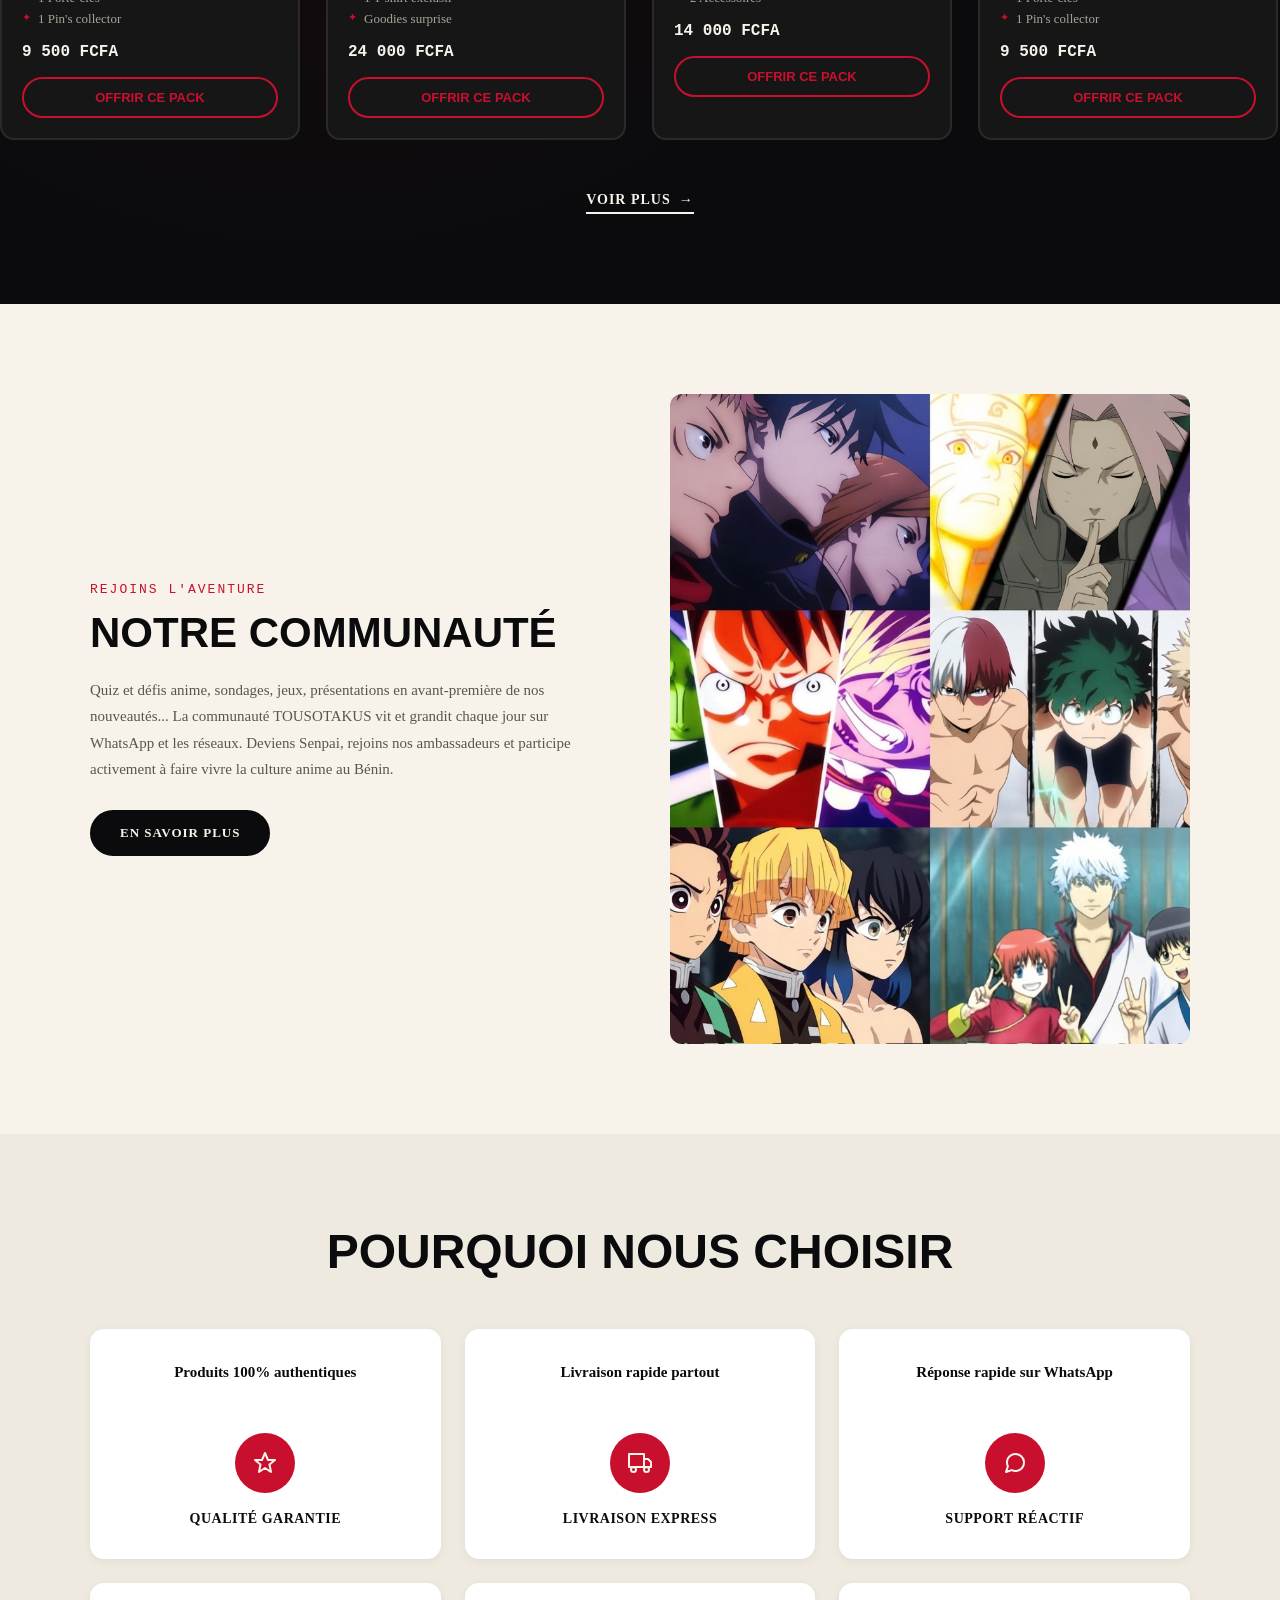
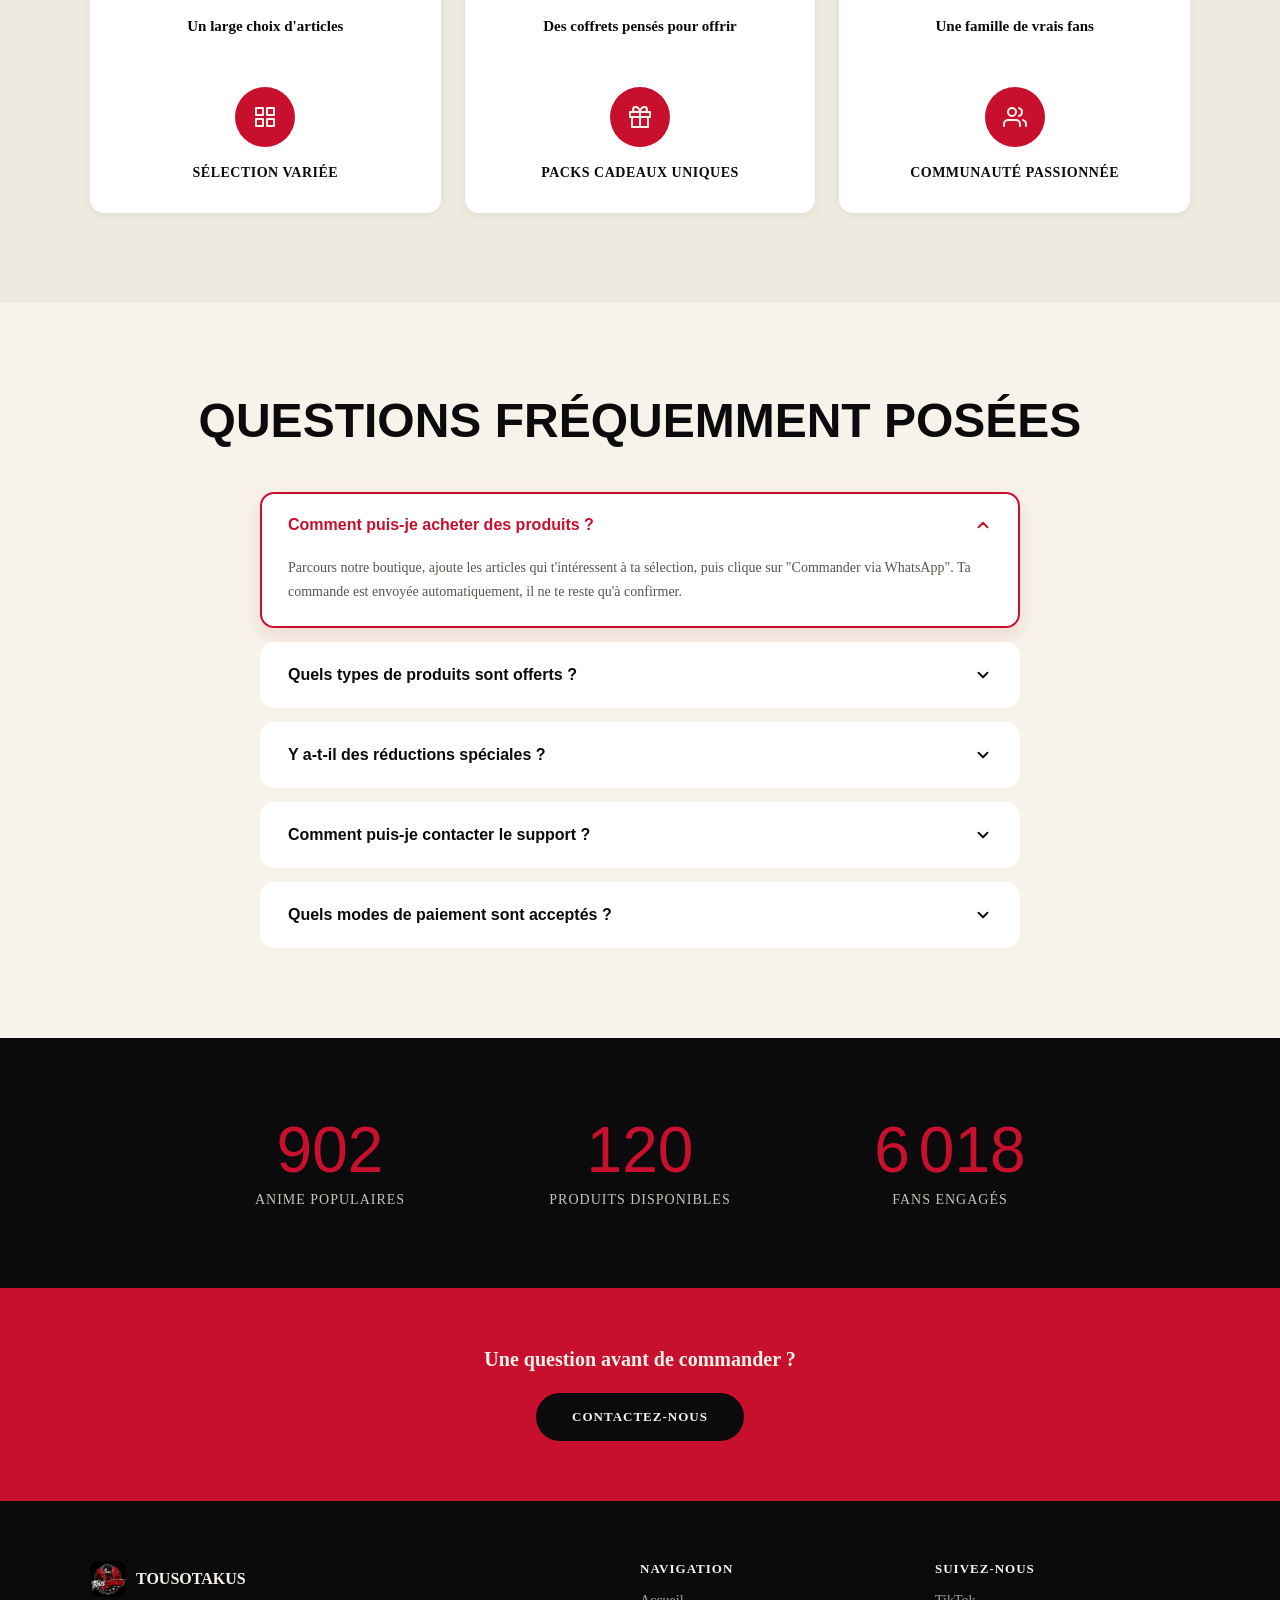
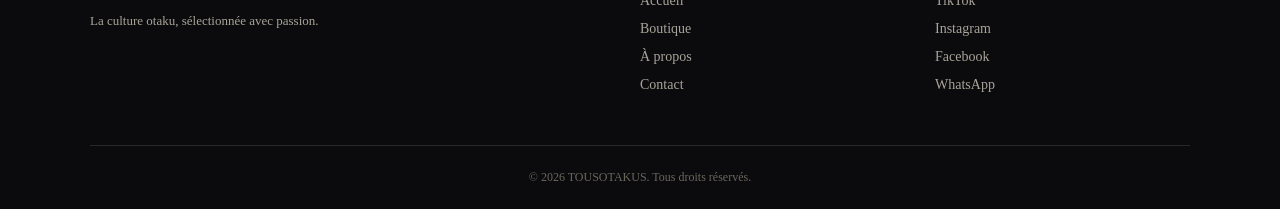
==== commit f409fae4: "suppression du bouton whatsApp flottant" ====
--- a/index.html
+++ b/index.html
@@ -542,12 +542,12 @@
     </footer>
     
 
-    <!-- bouton whatsapp flottant -->
+    <!-- bouton whatsapp flottant 
     <a href="https://wa.me/22900000000" target="_blank" class="whatsapp-float" aria-label="Contactez-nous sur WhatsApp">
         <svg xmlns="http://www.w3.org/2000/svg" width="28" height="28" viewBox="0 0 24 24" fill="currentColor">
             <path d="M12.04 2c-5.46 0-9.91 4.45-9.91 9.91 0 1.75.46 3.45 1.32 4.95L2 22l5.25-1.38c1.45.79 3.08 1.21 4.79 1.21 5.46 0 9.91-4.45 9.91-9.91S17.5 2 12.04 2zm5.71 14.15c-.24.68-1.19 1.24-1.95 1.4-.52.11-1.2.2-3.49-.75-2.93-1.21-4.82-4.17-4.97-4.36-.14-.19-1.19-1.58-1.19-3.02s.74-2.14 1-2.44c.26-.29.56-.36.75-.36.19 0 .38 0 .54.01.17.01.4-.07.63.48.24.57.81 1.98.88 2.12.07.15.12.32.02.51-.09.19-.14.31-.28.48-.14.17-.29.37-.42.5-.14.14-.28.29-.12.57.16.28.72 1.19 1.55 1.93 1.06.95 1.96 1.24 2.24 1.38.28.14.44.12.61-.07.16-.19.68-.79.87-1.06.19-.28.37-.23.62-.14.26.09 1.65.78 1.93.92.28.14.47.21.53.33.07.12.07.68-.17 1.36z"/>
         </svg>
-    </a>
+    </a> -->
 
     <script src="./js/scripts.js"></script>
 </body>
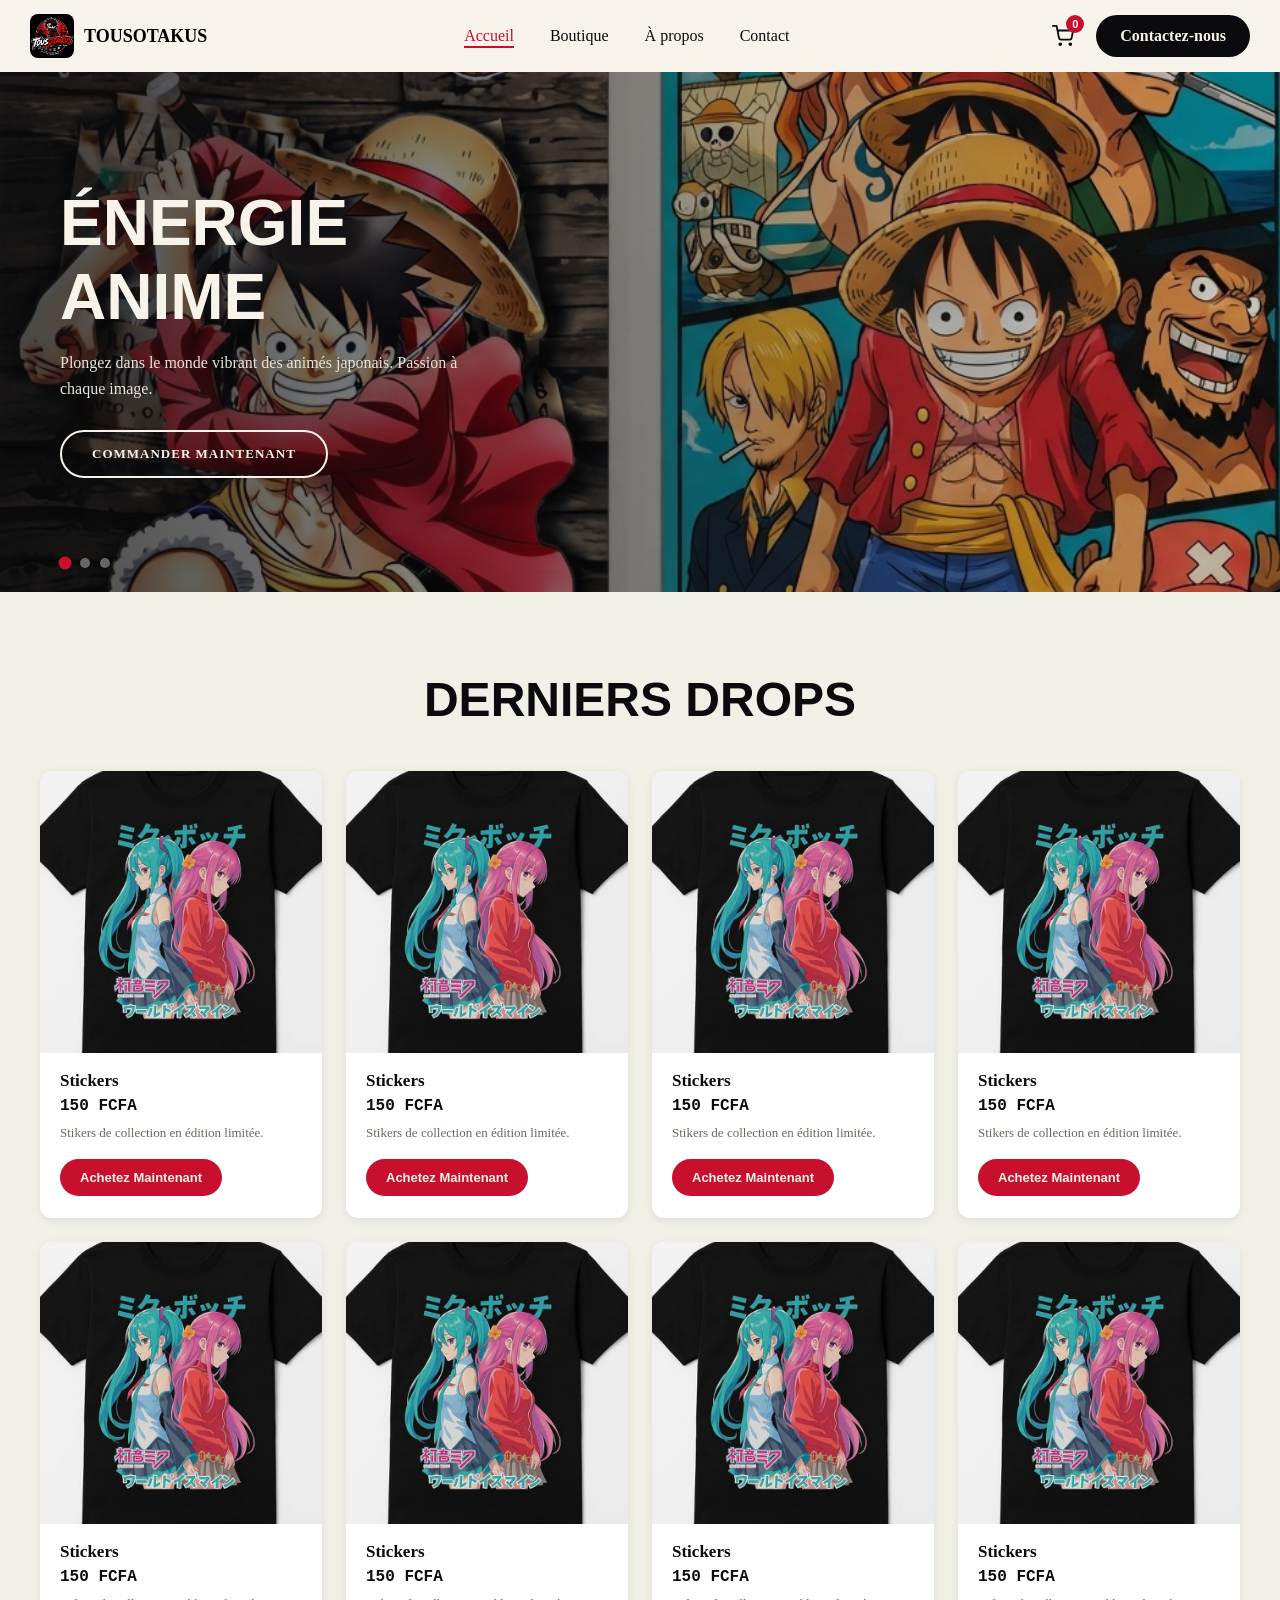
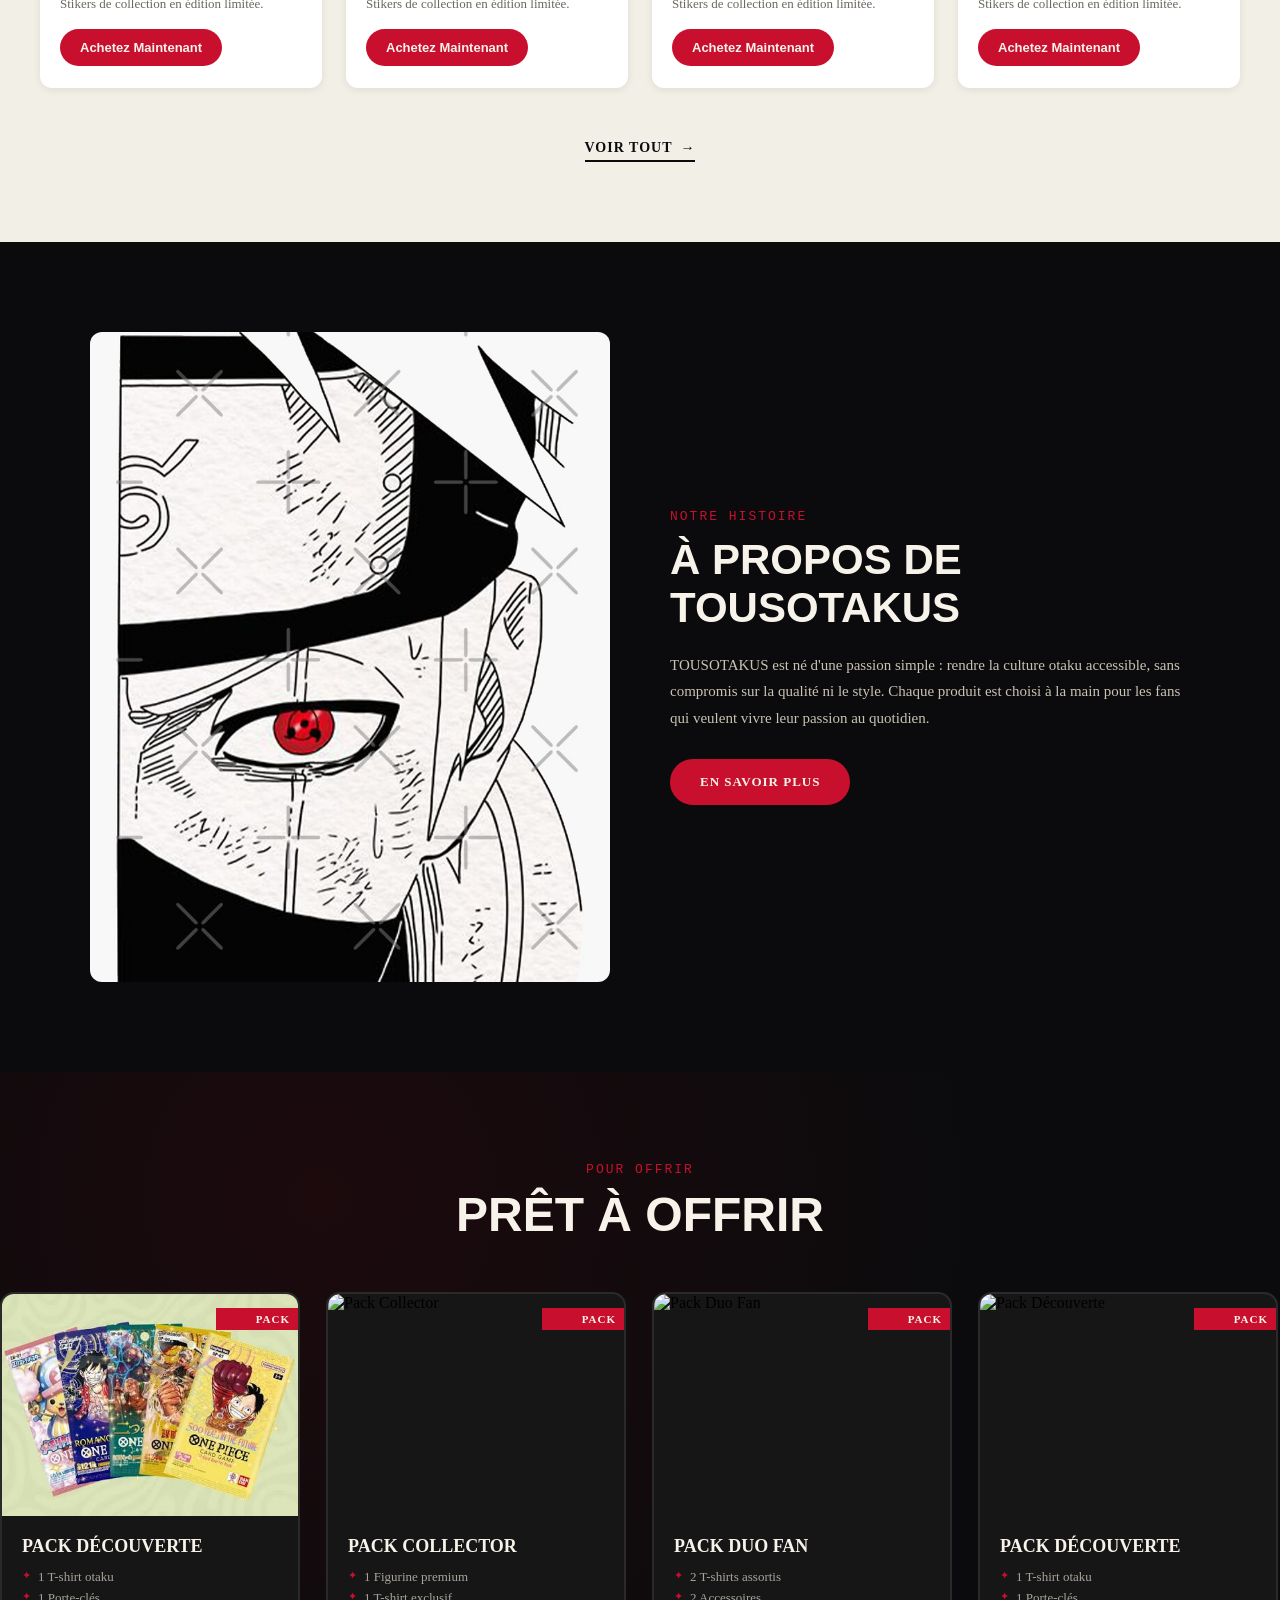
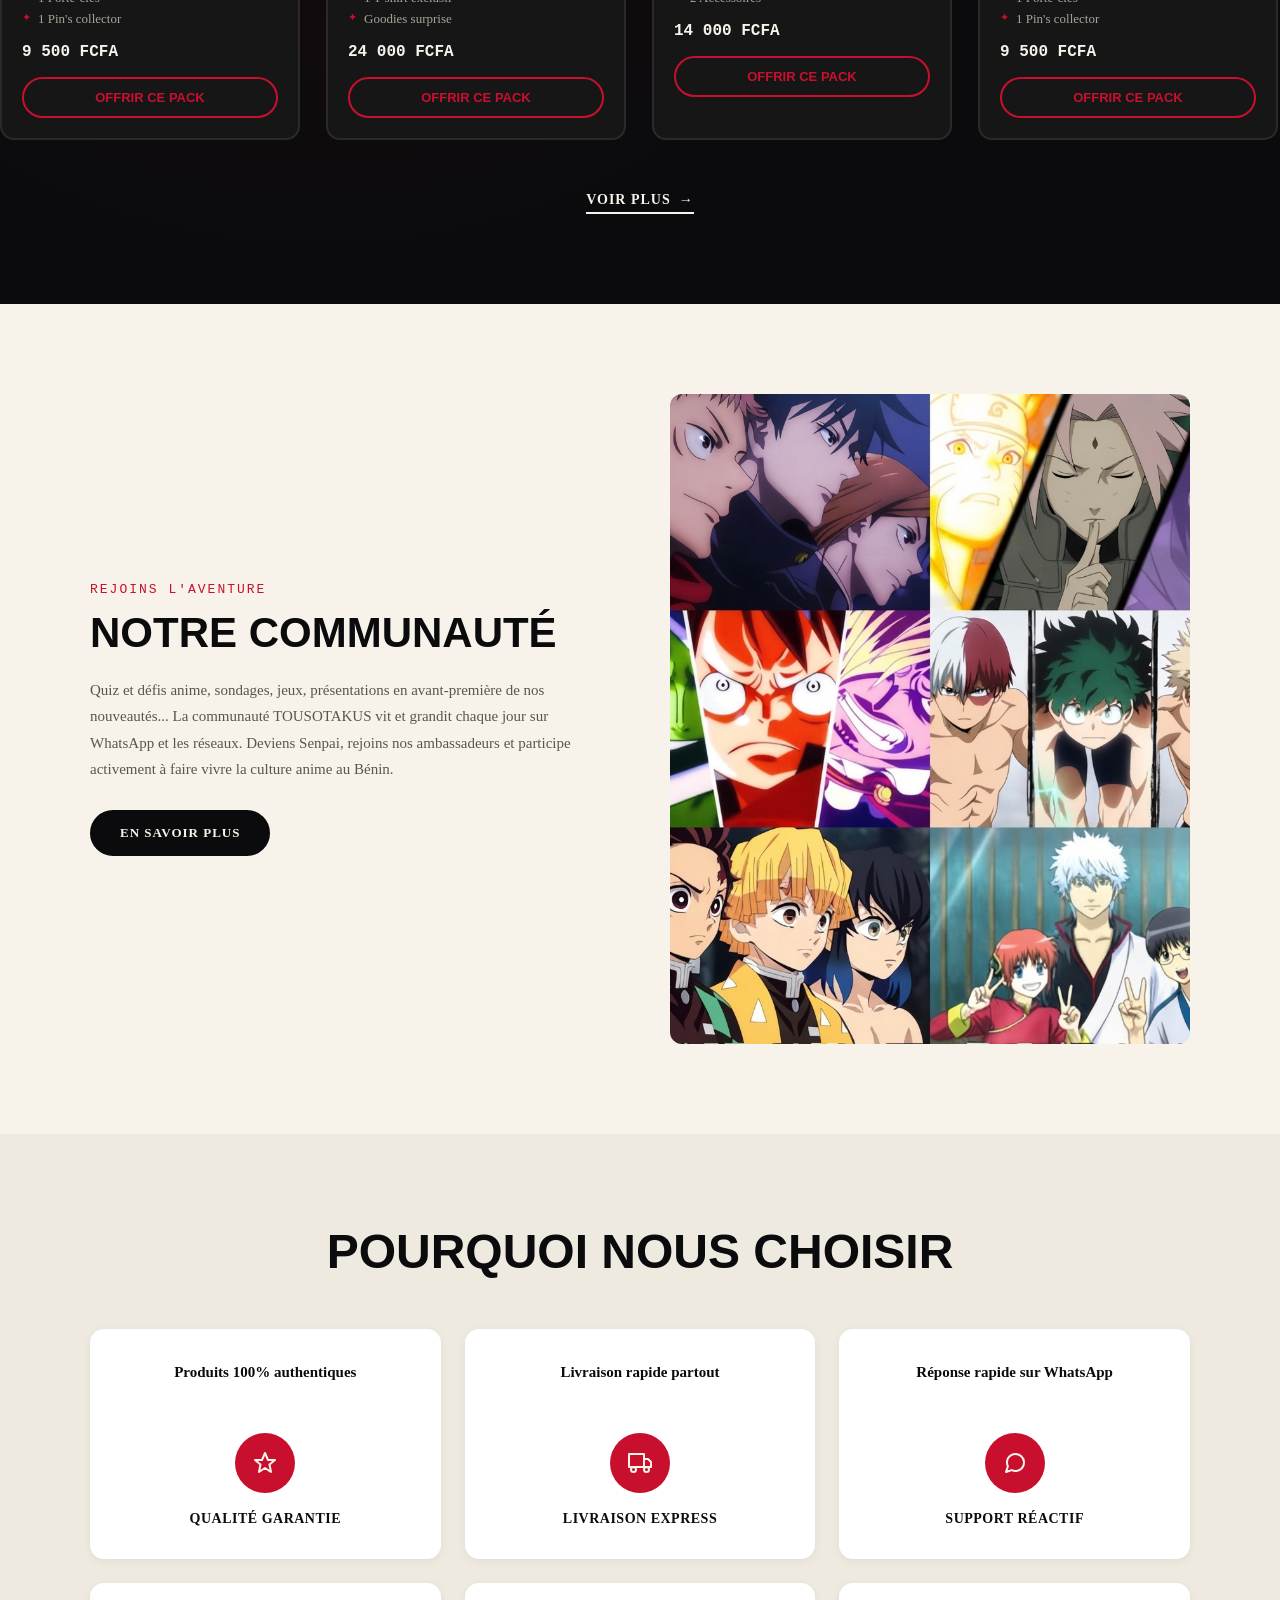
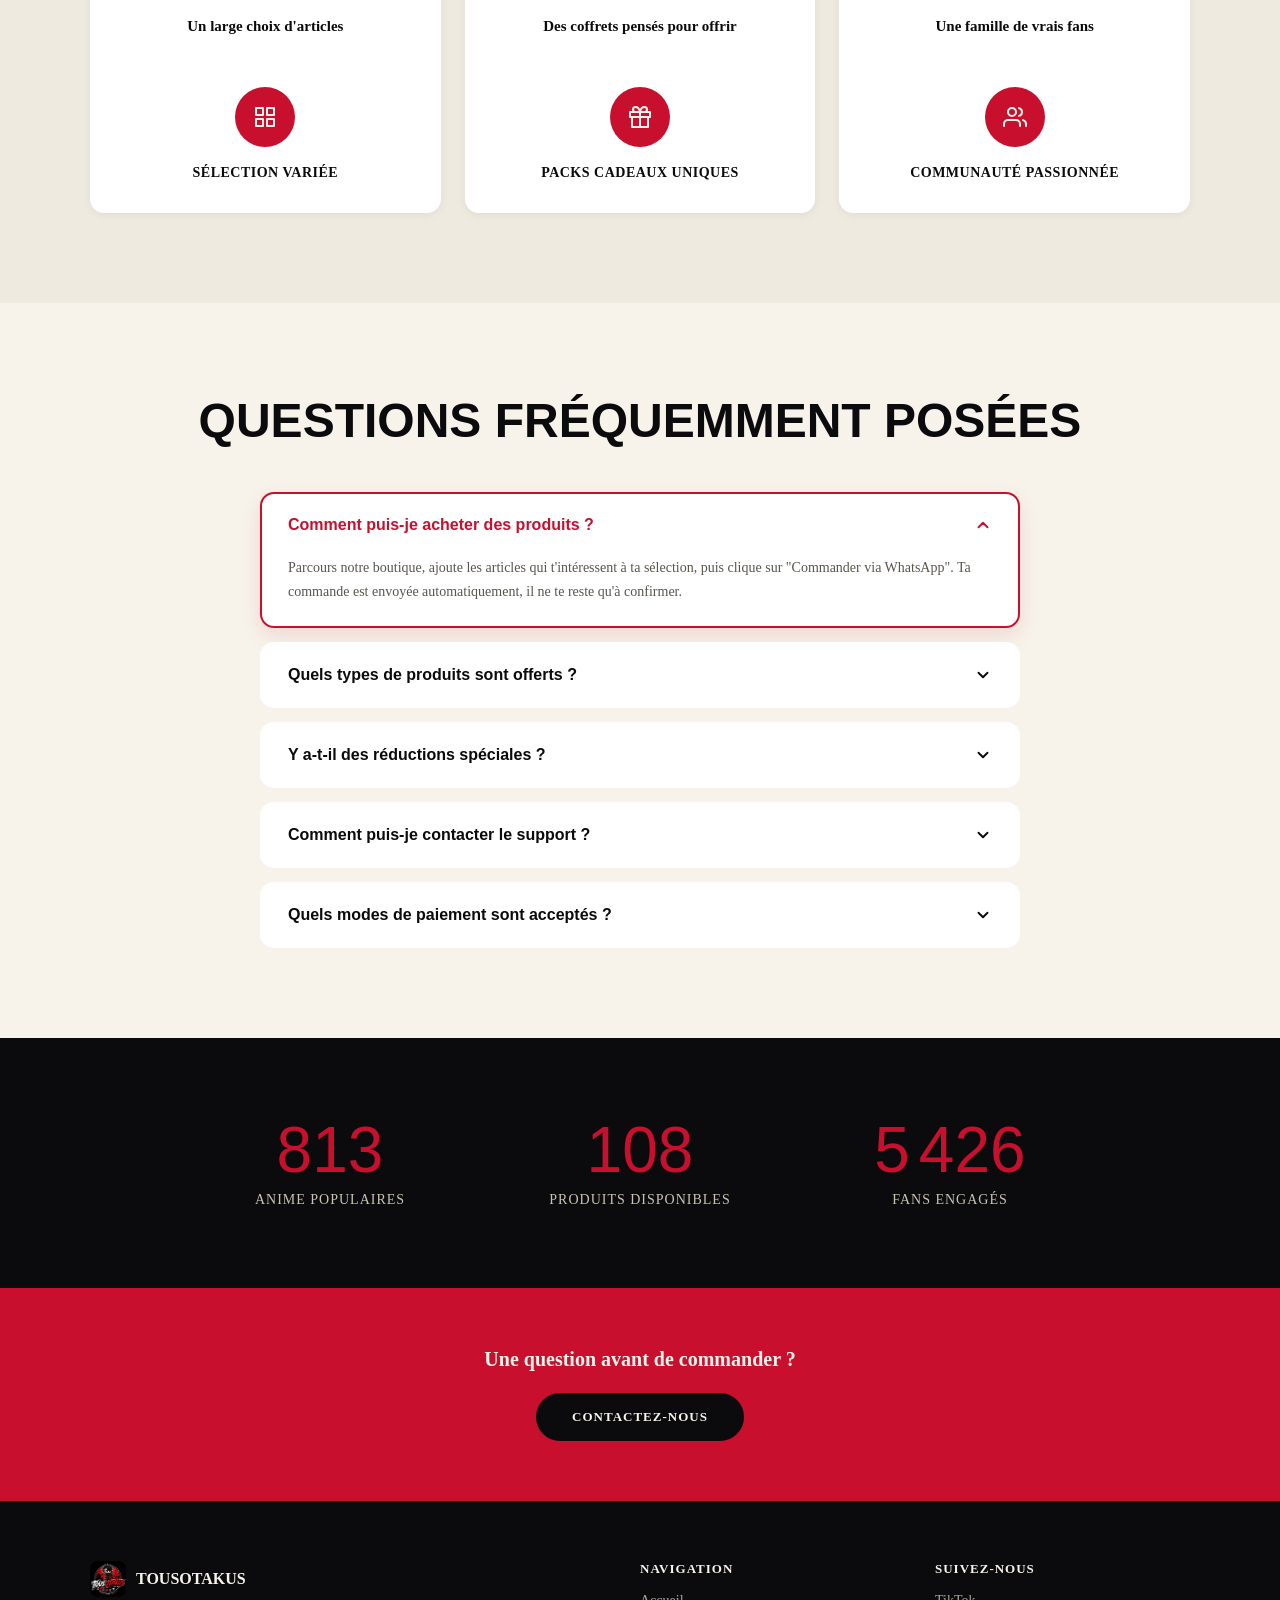
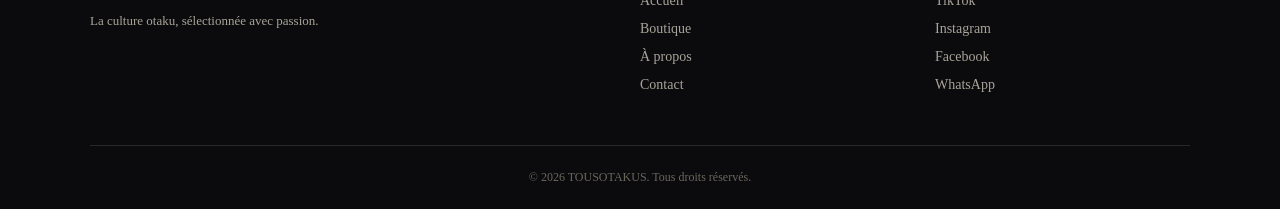
==== commit dcd2f6db: "modification pour l'actif de accueil" ====
--- a/index.html
+++ b/index.html
@@ -17,7 +17,7 @@
 
             <nav id="mainNav">
                 <ul>
-                    <li><a href="./index.html">Accueil</a></li>
+                    <li><a href="./index.html" class="active">Accueil</a></li>
                     <li><a href="./boutique.html">Boutique</a></li>
                     <li><a href="./apropos.html">À propos</a></li>
                     <li><a href="./contact.html">Contact</a></li>
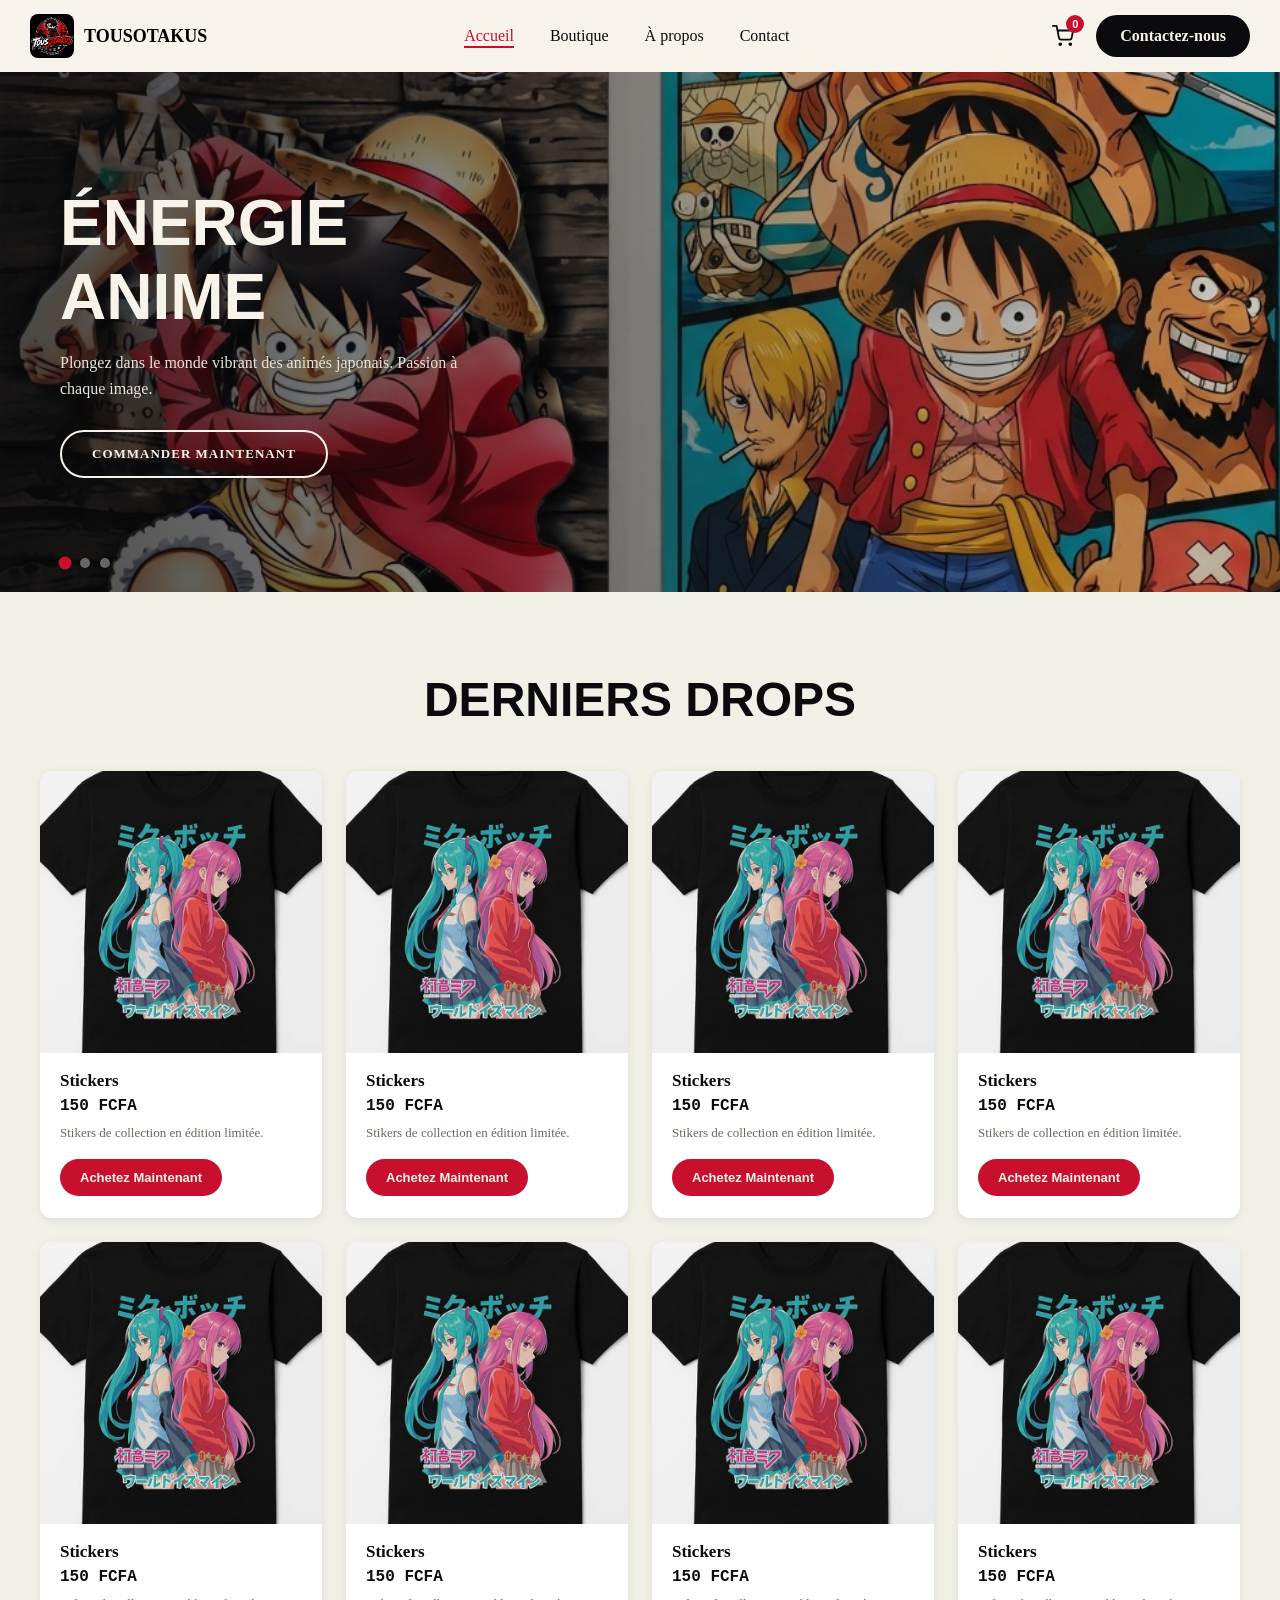
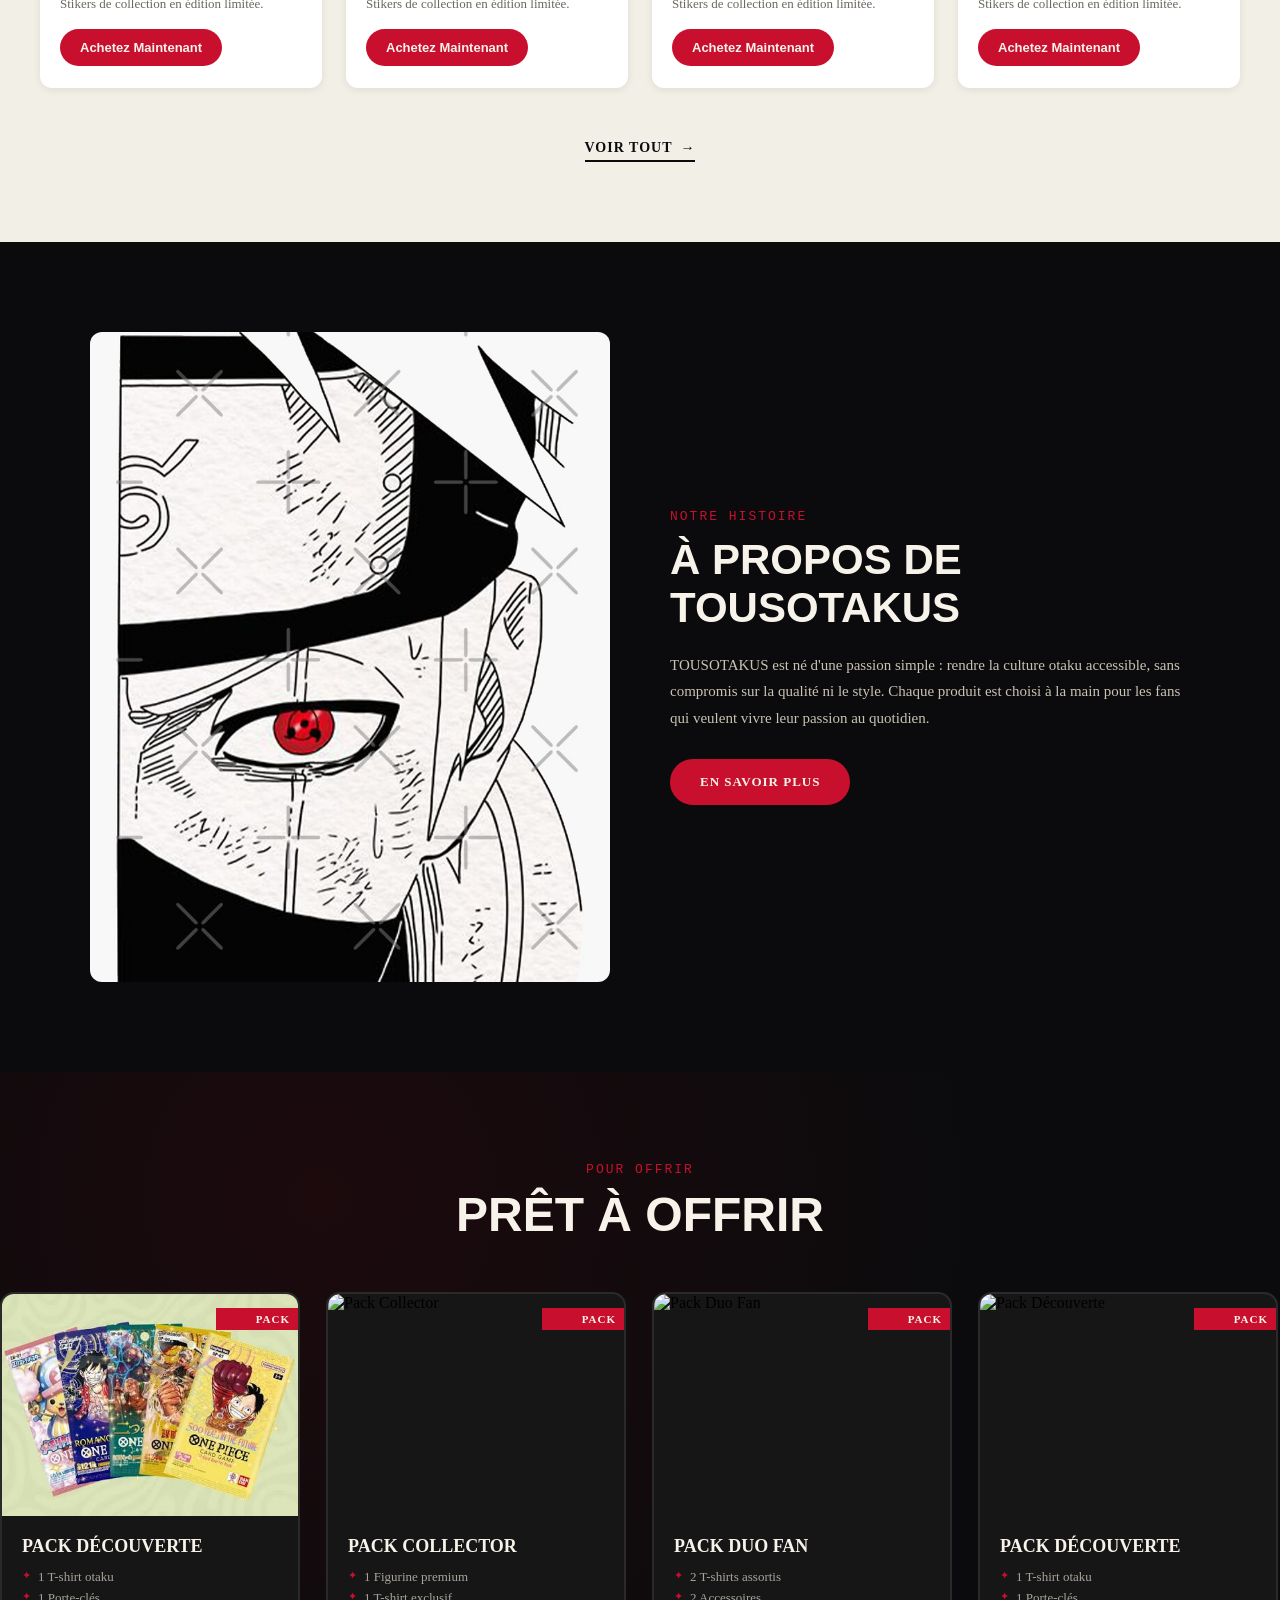
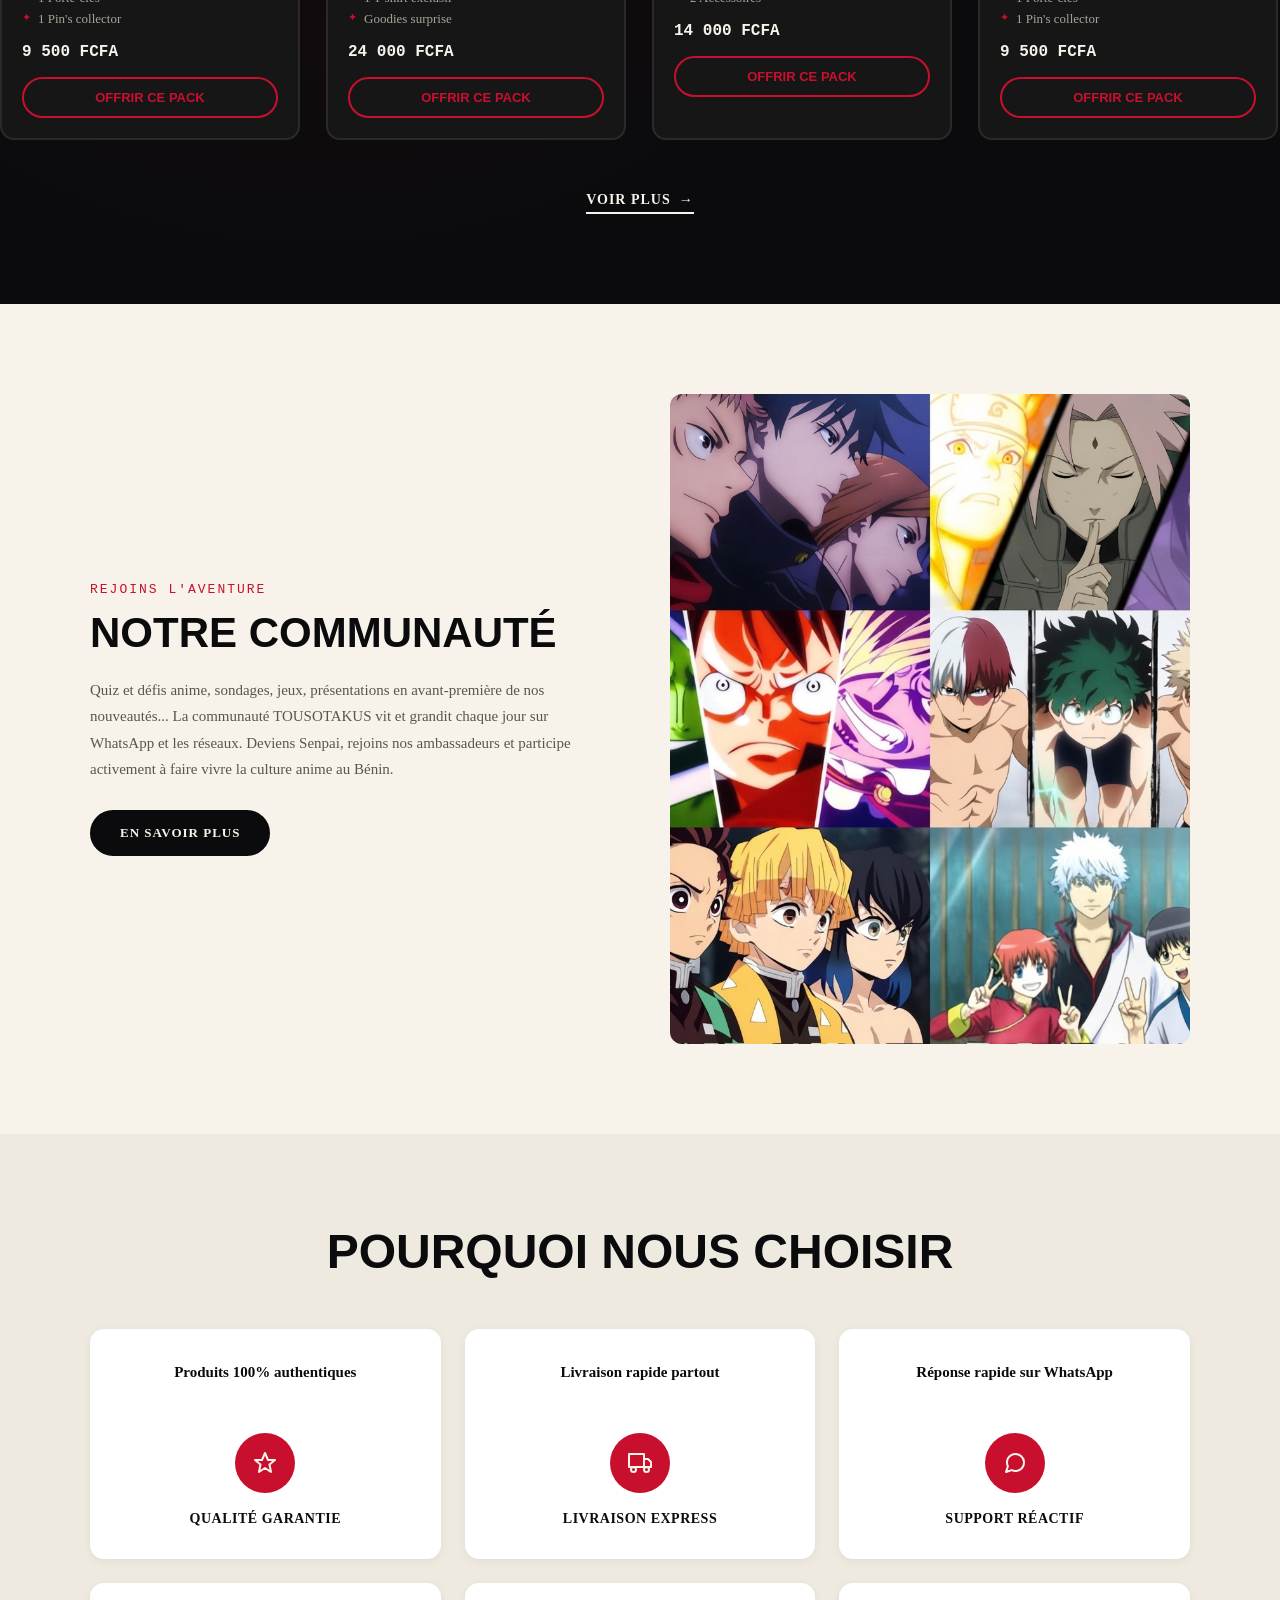
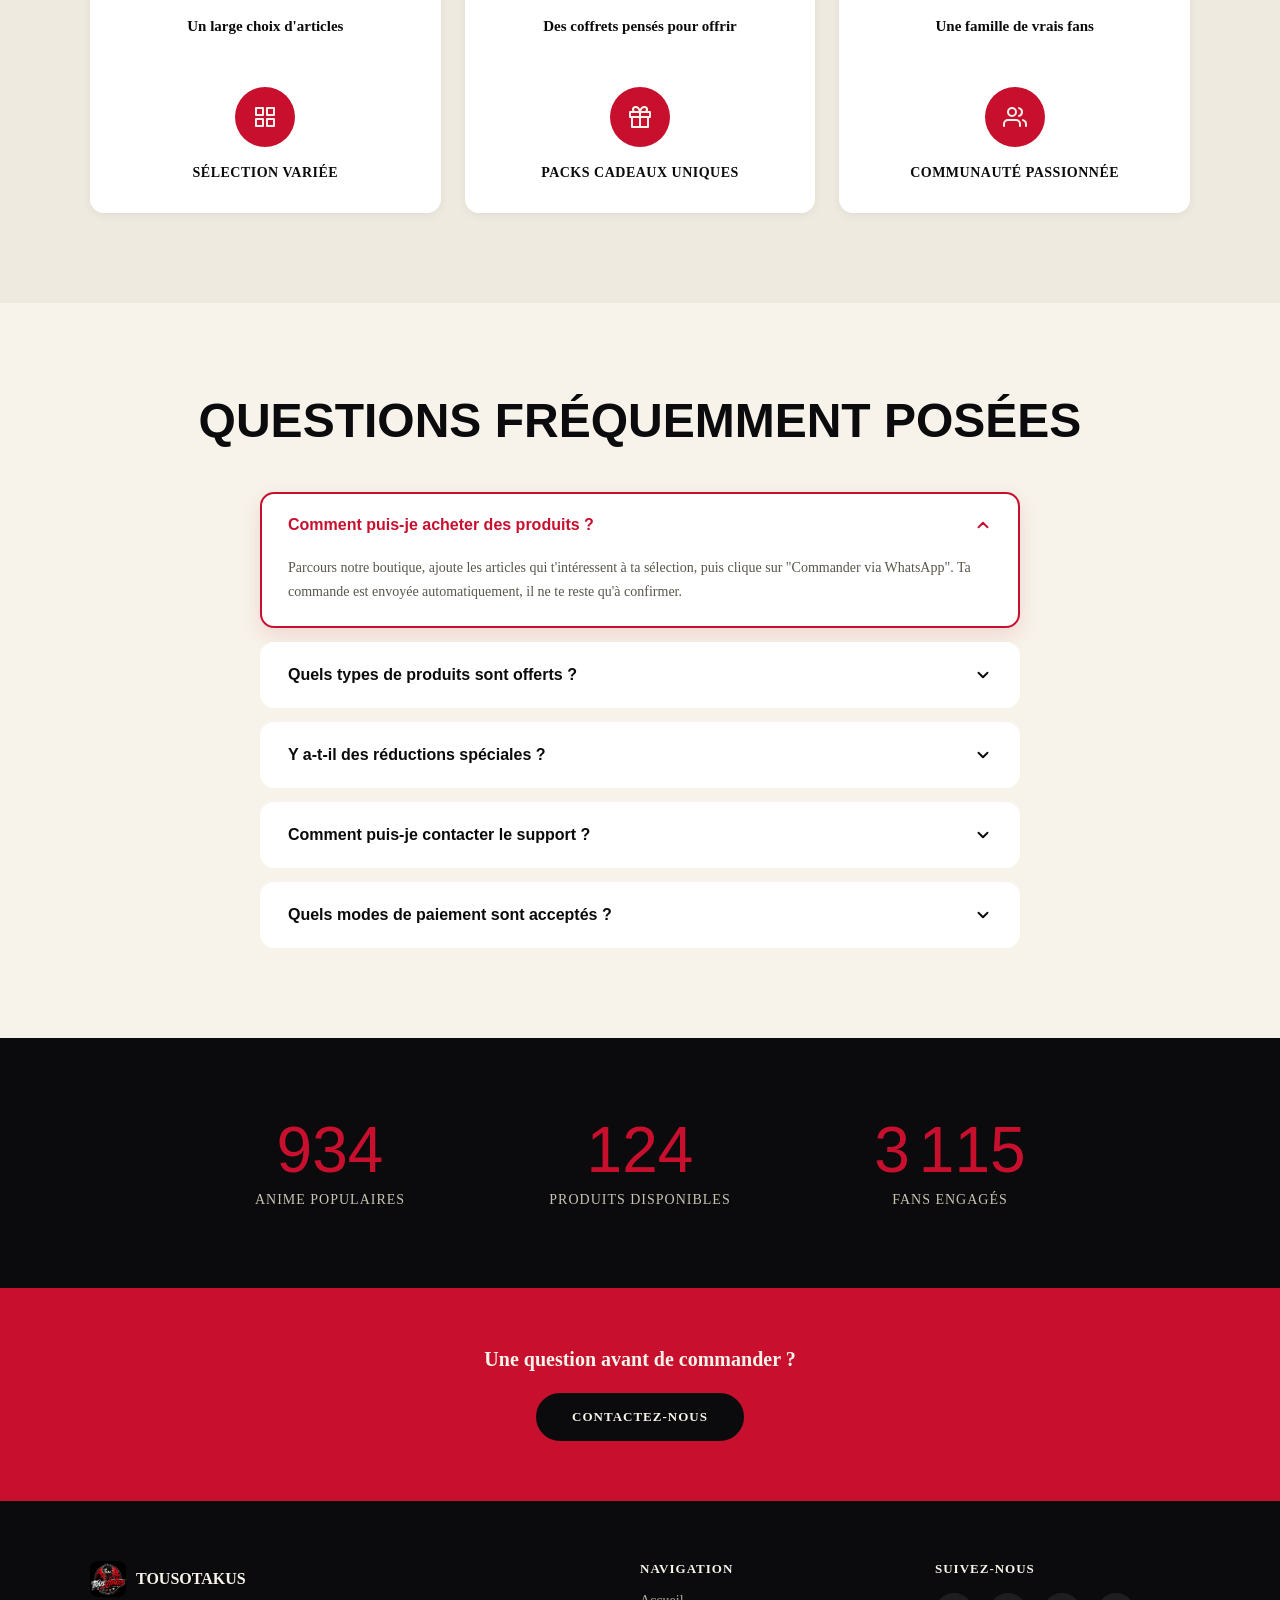
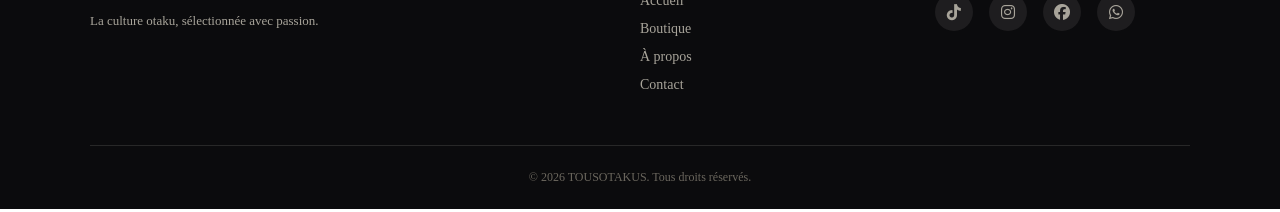
==== commit 083c1b3b: "modification des réseaux au niveau des footers" ====
--- a/index.html
+++ b/index.html
@@ -3,6 +3,7 @@
 <head>
     <meta charset="UTF-8">
     <meta name="viewport" content="width=device-width, initial-scale=1.0">
+    <link rel="stylesheet" href="https://cdnjs.cloudflare.com/ajax/libs/font-awesome/6.5.1/css/all.min.css">
     <link rel="stylesheet" href="./styles/styles.css">
     
     <title>Accueil</title>
@@ -496,7 +497,7 @@
                 <p class="stat-label">Produits Disponibles</p>
             </div>
             <div class="stat-item">
-                <p class="stat-number" data-target="10000">0</p>
+                <p class="stat-number" data-target="5000">0</p>
                 <p class="stat-label">Fans Engagés</p>  
             </div>
         </div>
@@ -529,10 +530,12 @@
 
             <div class="footer-socials reveal-group">
                 <h4>Suivez-nous</h4>
-                <a href="https://www.tiktok.com/@tousotakus" target="_blank">TikTok</a>
-                <a href="https://www.instagram.com/tousotakus" target="_blank">Instagram</a>
-                <a href="https://www.facebook.com/tousotakus" target="_blank">Facebook</a>
-                <a href="https://wa.me/22900000000" target="_blank">WhatsApp</a>
+                <div class="icon-row">
+                    <a href="https://www.tiktok.com/@agent20084?_r=1&_t=ZS-98qcLDR3pCf" target="_blank" aria-label="TikTok"><i class="fa-brands fa-tiktok"></i></a>
+                    <a href="https://www.instagram.com/tousotakus.officiel?igsh=anFscW9raW90cjIw" target="_blank" aria-label="Instagram"><i class="fa-brands fa-instagram"></i></a>
+                    <a href="https://www.facebook.com/profile.php?id=61593096757324" target="_blank" aria-label="Facebook"><i class="fa-brands fa-facebook"></i></a>
+                    <a href="https://wa.me/+2290159809951" target="_blank" aria-label="WhatsApp"><i class="fa-brands fa-whatsapp"></i></a>
+                </div>
             </div>
         </div>
 
--- a/styles/styles.css
+++ b/styles/styles.css
@@ -1174,6 +1174,35 @@
   font-size:12px;
 }
 
+.footer-socials{
+  display:flex;
+  flex-direction:column;
+}
+
+.footer-socials .icon-row{
+  display:flex;
+  gap:16px;
+}
+
+.footer-socials a{
+  display:inline-flex;
+  align-items:center;
+  justify-content:center;
+  width:38px;
+  height:38px;
+  border-radius:50%;
+  background:rgba(247,243,234,0.08);
+  color:#a8a49a;
+  font-size:16px;
+  transition:background 0.25s ease, color 0.25s ease, transform 0.25s ease;
+}
+
+.footer-socials a:hover{
+  background:#c8102e;
+  color:#f7f3ea;
+  transform:translateY(-3px);
+}
+
 @media(max-width:800px){
   .stats-grid{
     grid-template-columns:1fr;
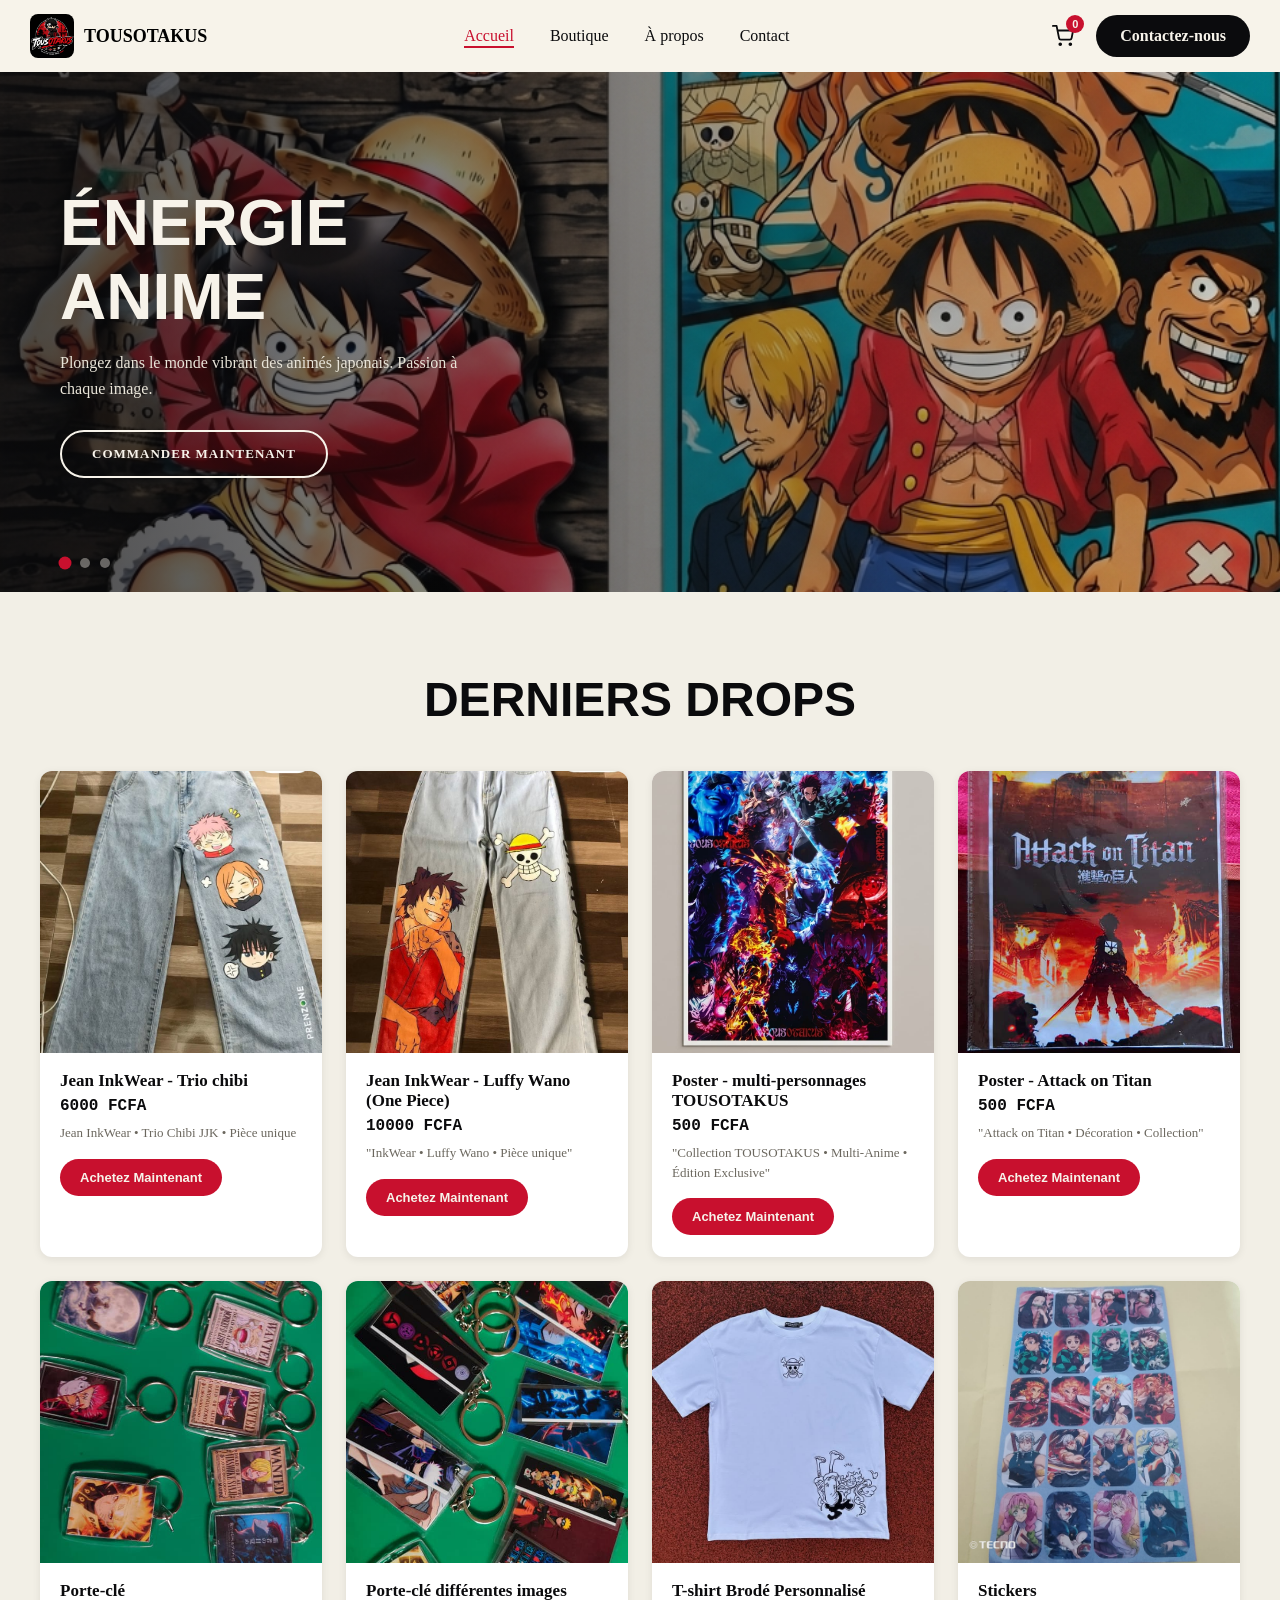
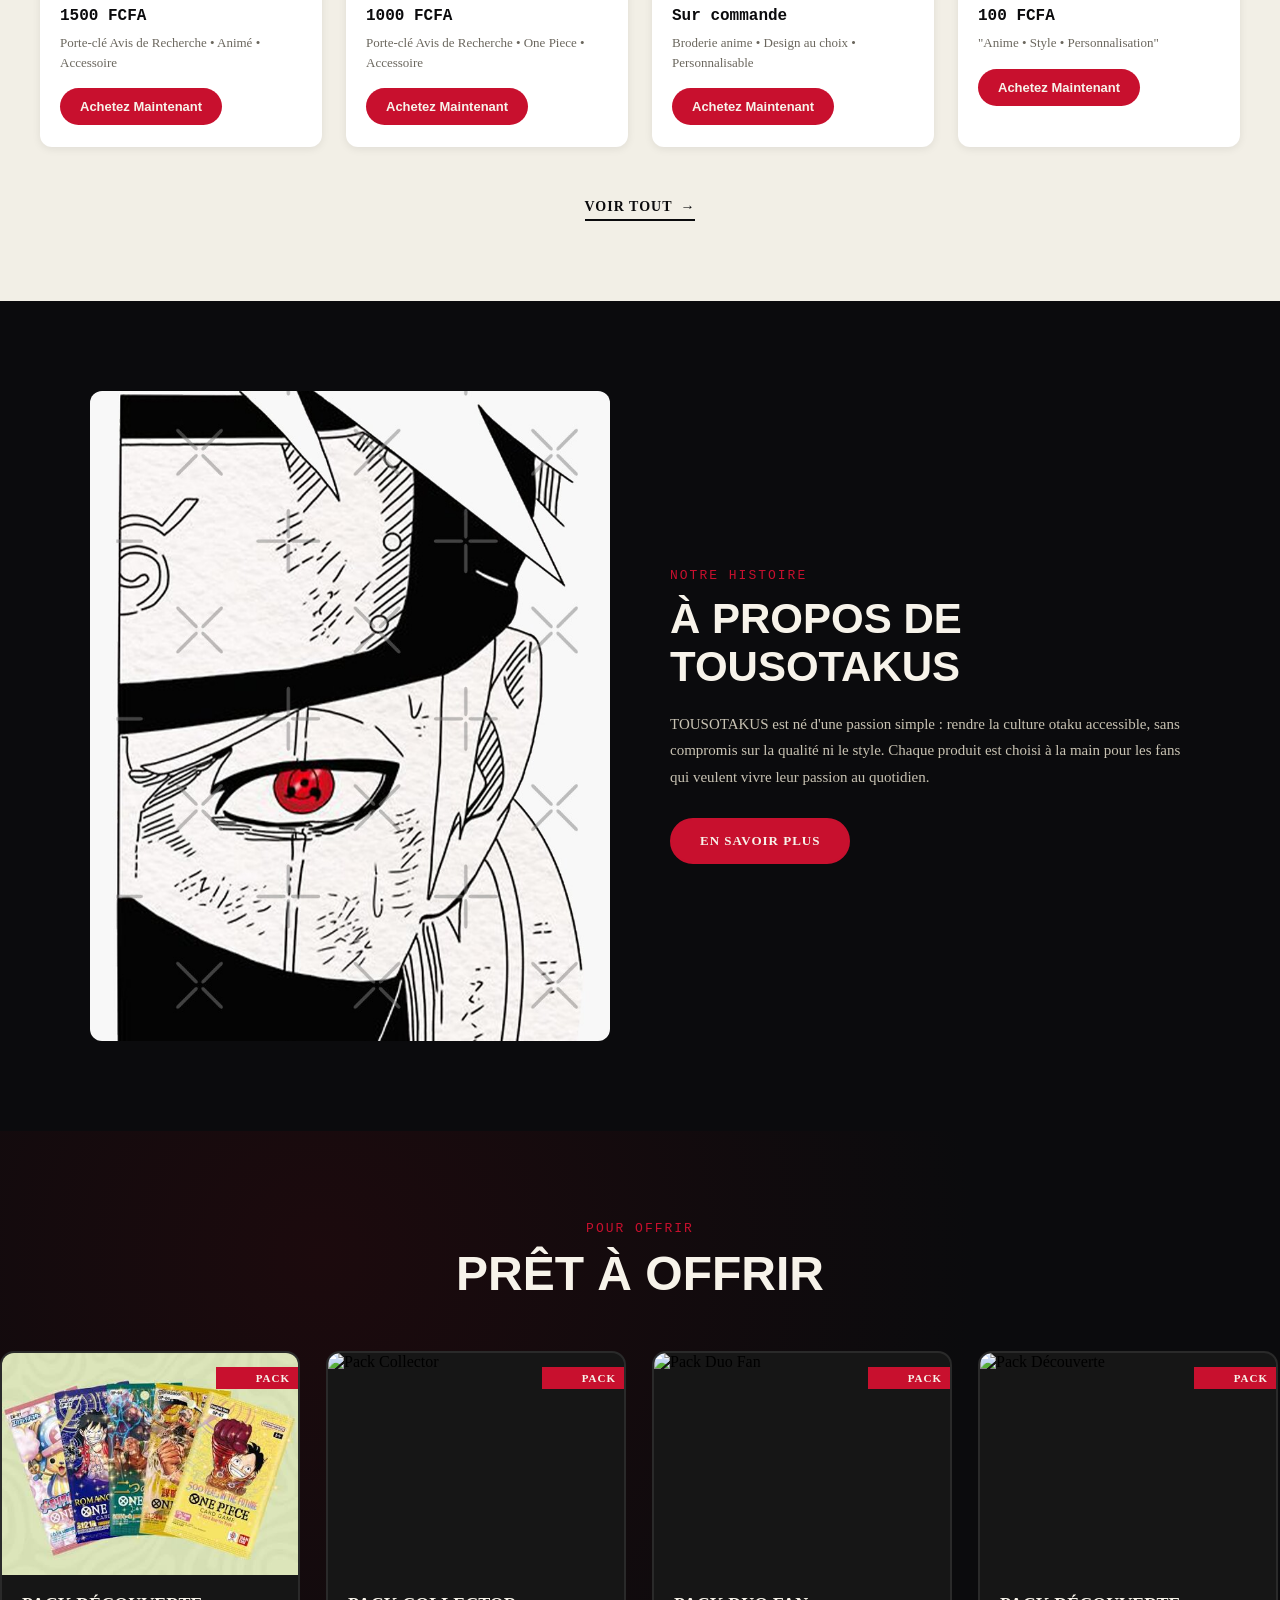
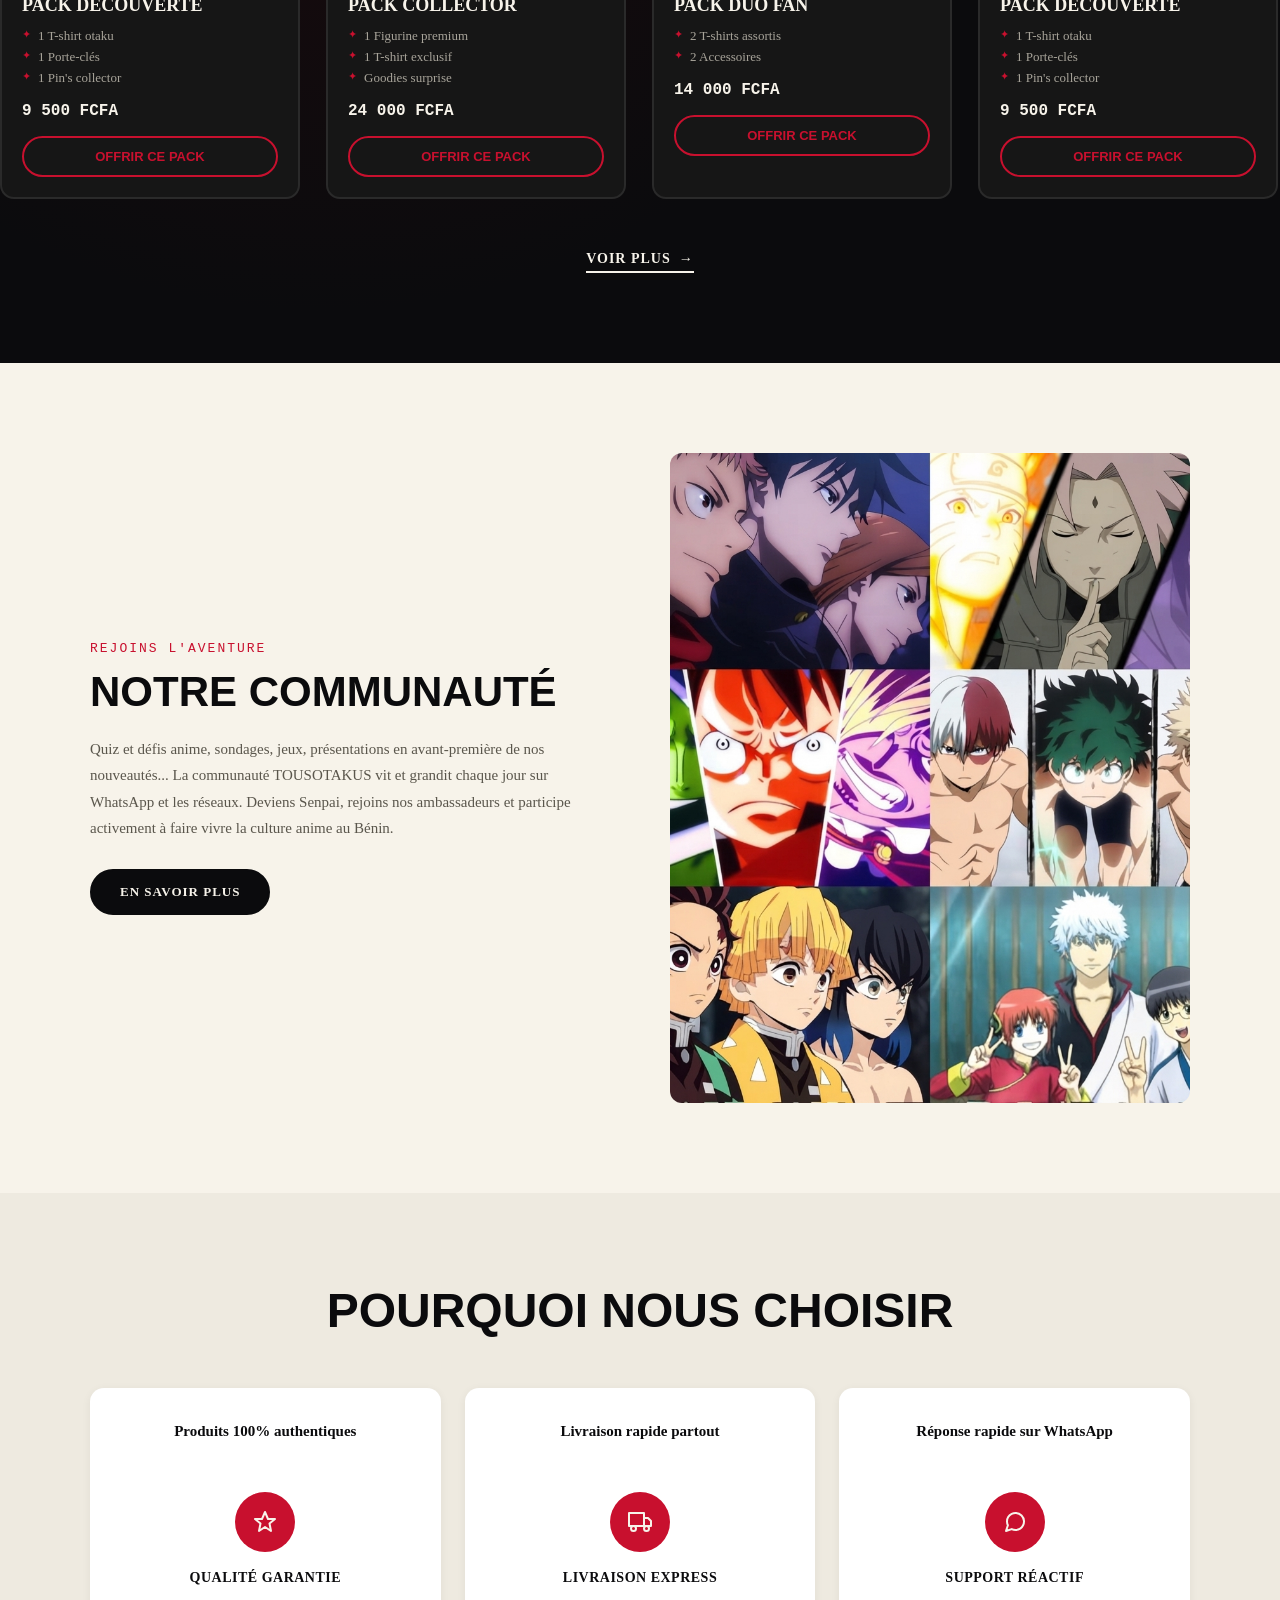
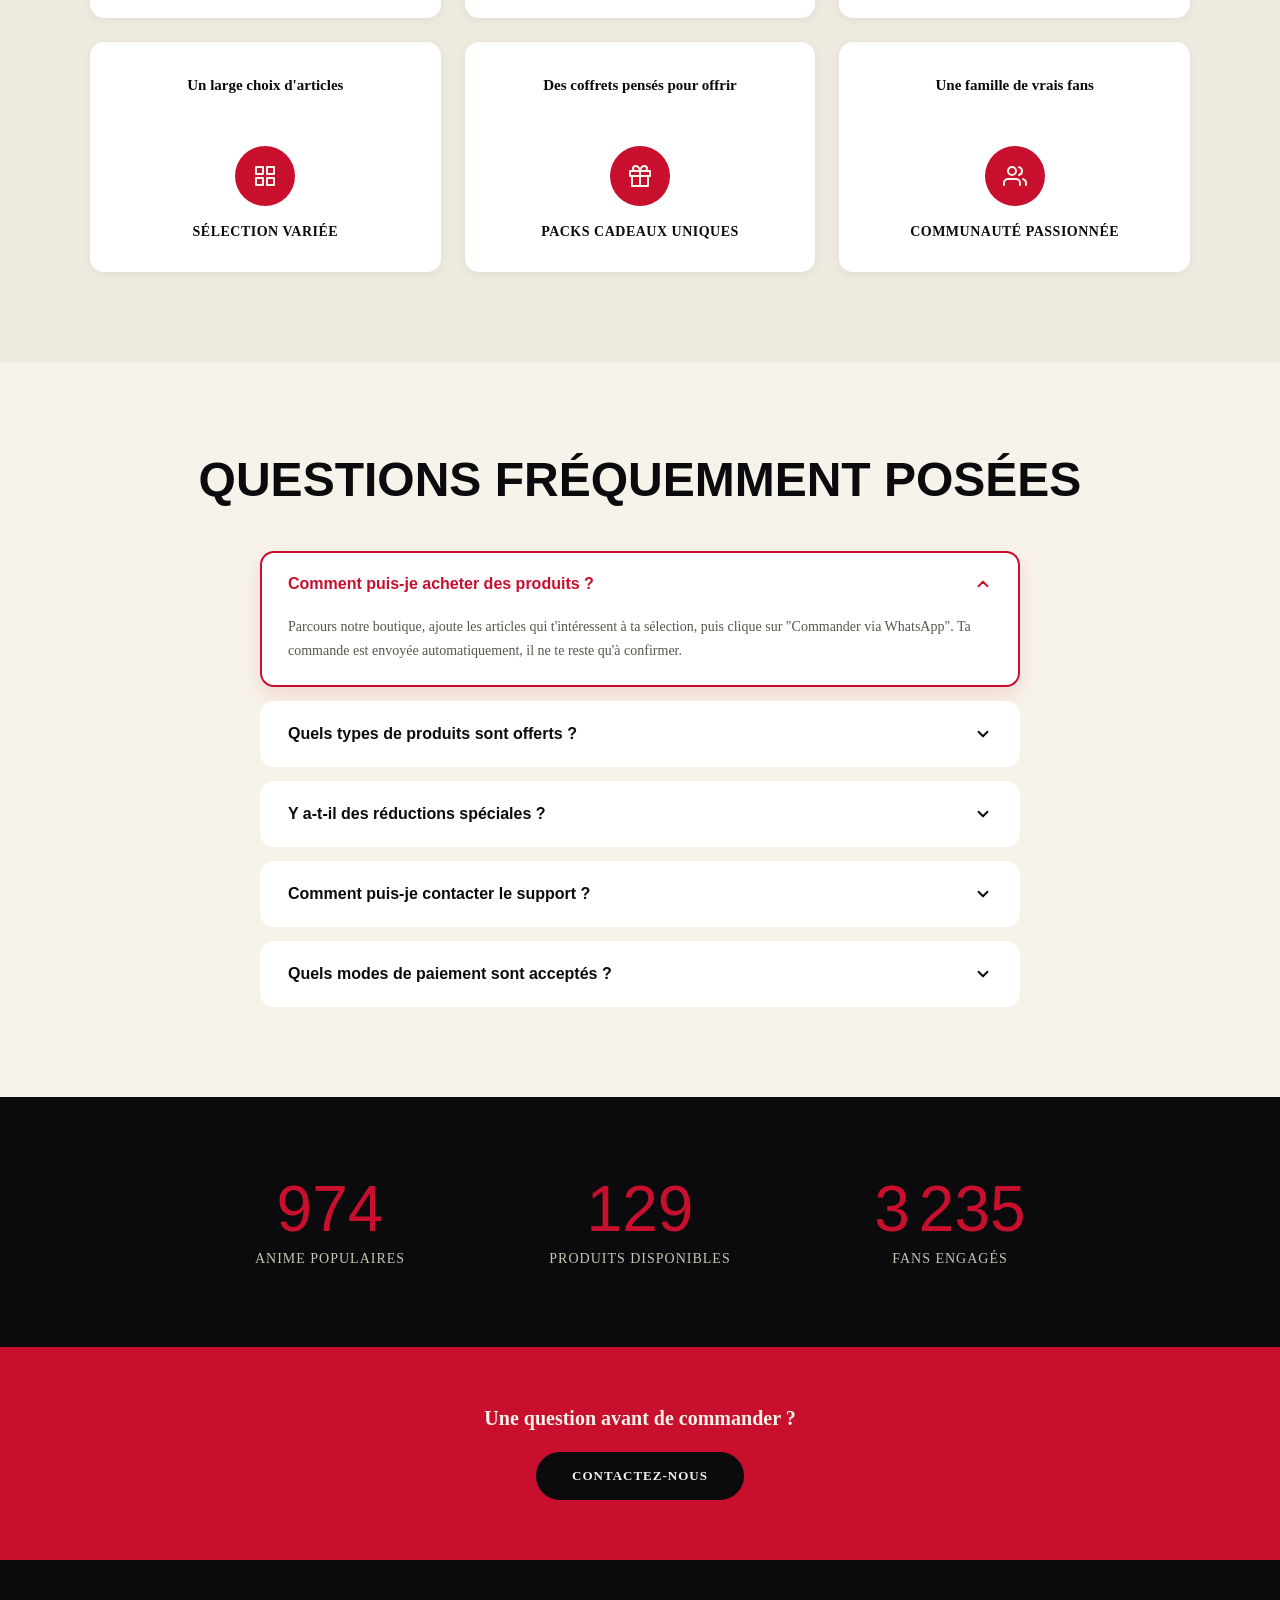
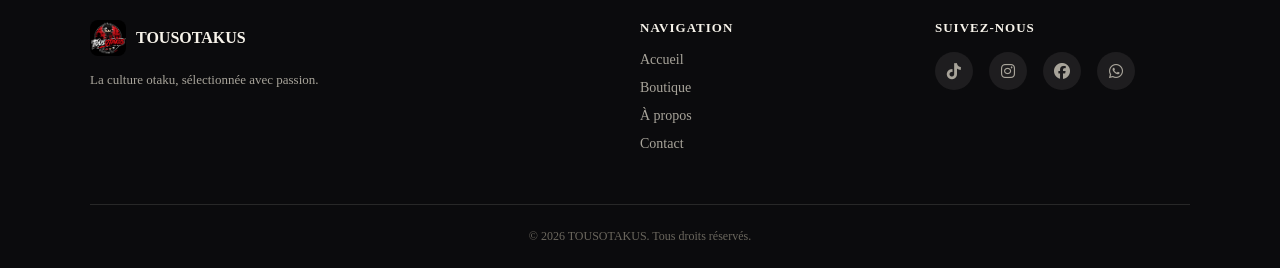
==== commit ed70282f: "Ajout des produits sur la pages accueil" ====
--- a/index.html
+++ b/index.html
@@ -108,90 +108,90 @@
         <div class="product-grid reveal">
             <div class="product-card reveal-group">
                 <div class="product-img-wrap">
-                    <img src="images/t-shirt.jpg" alt="Figurine Goku">
+                    <img src="images/produits/jeans5.jpeg" alt="jeans">
+                </div>
+                <div class="product-info">
+                    <h3>Jean InkWear - 	Trio chibi</h3>
+                    <p class="product-price">6000 FCFA</p>
+                    <p class="product-desc">Jean InkWear • Trio Chibi JJK • Pièce unique</p>
+                    <button class="buy-btn" onclick="addToCart('product-1', 'Jean InkWear - Trio chibi (Jujutsu Kaisen)', 6000, '6000 FCFA')">Achetez Maintenant</button>
+                </div>
+            </div>
+            <div class="product-card reveal-group">
+                <div class="product-img-wrap">
+                    <img src="images/produits/jeans8.jpeg" alt="jeans">
+                </div>
+                <div class="product-info">
+                    <h3>Jean InkWear - Luffy Wano (One Piece)</h3>
+                    <p class="product-price">10000 FCFA</p>
+                    <p class="product-desc">"InkWear • Luffy Wano • Pièce unique"</p>
+                    <button class="buy-btn" onclick="addToCart('product-2', 'Jean InkWear - Luffy Wano (One Piece)', 10000, '10000 FCFA')">Achetez Maintenant</button>
+                </div>
+            </div>
+            <div class="product-card reveal-group">
+                <div class="product-img-wrap">
+                    <img src="images/produits/posters6.jpeg" alt="posters">
+                </div>
+                <div class="product-info">
+                    <h3>Poster - multi-personnages TOUSOTAKUS</h3>
+                    <p class="product-price">500 FCFA</p>
+                    <p class="product-desc">"Collection TOUSOTAKUS • Multi-Anime • Édition Exclusive"</p>
+                    <button class="buy-btn" onclick="addToCart('product-3', 'Poster - multi-personnages TOUSOTAKUS', 500, '500 FCFA')">Achetez Maintenant</button>
+                </div>
+            </div>
+            <div class="product-card reveal-group">
+                <div class="product-img-wrap">
+                    <img src="images/produits/posters4.jpeg" alt="posters">
+                </div>
+                <div class="product-info">
+                    <h3>Poster - Attack on Titan</h3>
+                    <p class="product-price">500 FCFA</p>
+                    <p class="product-desc">"Attack on Titan • Décoration • Collection"</p>
+                    <button class="buy-btn" onclick="addToCart('product-4', 'Poster - Attack on Titan', 500, '500 FCFA')">Achetez Maintenant</button>
+                </div>
+            </div>
+            <div class="product-card reveal-group">
+                <div class="product-img-wrap">
+                    <img src="images/produits/accessoires2.jpeg" alt="Porte-clé">
+                </div>
+                <div class="product-info">
+                    <h3>Porte-clé</h3>
+                    <p class="product-price">1500 FCFA</p>
+                    <p class="product-desc">Porte-clé Avis de Recherche • Animé • Accessoire</p>
+                    <button class="buy-btn" onclick="addToCart('product-5', 'Porte-clé', 1500, '1500 FCFA')">Achetez Maintenant</button>
+                </div>
+            </div>
+            <div class="product-card reveal-group">
+                <div class="product-img-wrap">
+                    <img src="images/produits/accessoires1.jpeg" alt="accessoires">
+                </div>
+                <div class="product-info">
+                    <h3>Porte-clé différentes images</h3>
+                    <p class="product-price">1000 FCFA</p>
+                    <p class="product-desc">Porte-clé Avis de Recherche • One Piece • Accessoire</p>
+                    <button class="buy-btn" onclick="addToCart('product-6', 'Porte-clé différentes images', 1000, '1000 FCFA')">Achetez Maintenant</button>
+                </div>
+            </div>
+            <div class="product-card reveal-group">
+                <div class="product-img-wrap">
+                    <img src="images/produits/vetements4.jpeg" alt="T-shirt Brodé Personnalisé">
+                </div>
+                <div class="product-info">
+                    <h3>T-shirt Brodé Personnalisé</h3>
+                    <p class="product-price">Sur commande</p>
+                    <p class="product-desc">Broderie anime • Design au choix • Personnalisable</p>
+                    <button class="buy-btn" onclick="addToCart('product-7', 'T-shirt Brodé Personnalisé', null, 'sur-commande')">Achetez Maintenant</button>
+                </div>
+            </div>
+            <div class="product-card reveal-group">
+                <div class="product-img-wrap">
+                    <img src="images/produits/stickers2.jpeg" alt="stickers">
                 </div>
                 <div class="product-info">
                     <h3>Stickers</h3>
-                    <p class="product-price">150 FCFA</p>
-                    <p class="product-desc">Stikers de collection en édition limitée.</p>
-                    <button class="buy-btn" onclick="addToCart('product-1', 'Stikers', 150, '150 FCFA')">Achetez Maintenant</button>
-                </div>
-            </div>
-            <div class="product-card reveal-group">
-                <div class="product-img-wrap">
-                    <img src="images/t-shirt.jpg" alt="Figurine Goku">
-                </div>
-                <div class="product-info">
-                    <h3>Stickers</h3>
-                    <p class="product-price">150 FCFA</p>
-                    <p class="product-desc">Stikers de collection en édition limitée.</p>
-                    <button class="buy-btn" onclick="addToCart('product-1', 'Stikers', 150, '150 FCFA')">Achetez Maintenant</button>
-                </div>
-            </div>
-            <div class="product-card reveal-group">
-                <div class="product-img-wrap">
-                    <img src="images/t-shirt.jpg" alt="Figurine Goku">
-                </div>
-                <div class="product-info">
-                    <h3>Stickers</h3>
-                    <p class="product-price">150 FCFA</p>
-                    <p class="product-desc">Stikers de collection en édition limitée.</p>
-                    <button class="buy-btn" onclick="addToCart('product-1', 'Stikers', 150, '150 FCFA')">Achetez Maintenant</button>
-                </div>
-            </div>
-            <div class="product-card reveal-group">
-                <div class="product-img-wrap">
-                    <img src="images/t-shirt.jpg" alt="Figurine Goku">
-                </div>
-                <div class="product-info">
-                    <h3>Stickers</h3>
-                    <p class="product-price">150 FCFA</p>
-                    <p class="product-desc">Stikers de collection en édition limitée.</p>
-                    <button class="buy-btn" onclick="addToCart('product-1', 'Stikers', 150, '150 FCFA')">Achetez Maintenant</button>
-                </div>
-            </div>
-            <div class="product-card reveal-group">
-                <div class="product-img-wrap">
-                    <img src="images/t-shirt.jpg" alt="Figurine Goku">
-                </div>
-                <div class="product-info">
-                    <h3>Stickers</h3>
-                    <p class="product-price">150 FCFA</p>
-                    <p class="product-desc">Stikers de collection en édition limitée.</p>
-                    <button class="buy-btn" onclick="addToCart('product-1', 'Stikers', 150, '150 FCFA')">Achetez Maintenant</button>
-                </div>
-            </div>
-            <div class="product-card reveal-group">
-                <div class="product-img-wrap">
-                    <img src="images/t-shirt.jpg" alt="Figurine Goku">
-                </div>
-                <div class="product-info">
-                    <h3>Stickers</h3>
-                    <p class="product-price">150 FCFA</p>
-                    <p class="product-desc">Stikers de collection en édition limitée.</p>
-                    <button class="buy-btn" onclick="addToCart('product-1', 'Stikers', 150, '150 FCFA')">Achetez Maintenant</button>
-                </div>
-            </div>
-            <div class="product-card reveal-group">
-                <div class="product-img-wrap">
-                    <img src="images/t-shirt.jpg" alt="Figurine Goku">
-                </div>
-                <div class="product-info">
-                    <h3>Stickers</h3>
-                    <p class="product-price">150 FCFA</p>
-                    <p class="product-desc">Stikers de collection en édition limitée.</p>
-                    <button class="buy-btn" onclick="addToCart('product-1', 'Stikers', 150, '150 FCFA')">Achetez Maintenant</button>
-                </div>
-            </div>
-            <div class="product-card reveal-group">
-                <div class="product-img-wrap">
-                    <img src="images/t-shirt.jpg" alt="Figurine Goku">
-                </div>
-                <div class="product-info">
-                    <h3>Stickers</h3>
-                    <p class="product-price">150 FCFA</p>
-                    <p class="product-desc">Stikers de collection en édition limitée.</p>
-                    <button class="buy-btn" onclick="addToCart('product-1', 'Stikers', 150, '150 FCFA')">Achetez Maintenant</button>
+                    <p class="product-price">100 FCFA</p>
+                    <p class="product-desc">"Anime • Style • Personnalisation"</p>
+                    <button class="buy-btn" onclick="addToCart('product-8', 'Stickers', 100, '100 FCFA')">Achetez Maintenant</button>
                 </div>
             </div> 
             
--- a/styles/styles.css
+++ b/styles/styles.css
@@ -1432,6 +1432,20 @@
   background:#d8d3c6;
 }
 
+.buy-btn{
+  background:#c8102e;
+  color:#f7f3ea;
+  border:none;
+  border-radius:30px;
+  padding:11px 20px;
+  font-weight:700;
+  font-size:13px;
+  cursor:pointer;
+  text-decoration:none;      /* AJOUT : retire le soulignement par défaut des liens */
+  display:inline-block;      /* AJOUT : nécessaire pour que le padding s'applique bien sur un <a> */
+  transition:padding 0.3s ease, background 0.3s ease;
+}
+
 
 /* promo */
 .promo-banner{
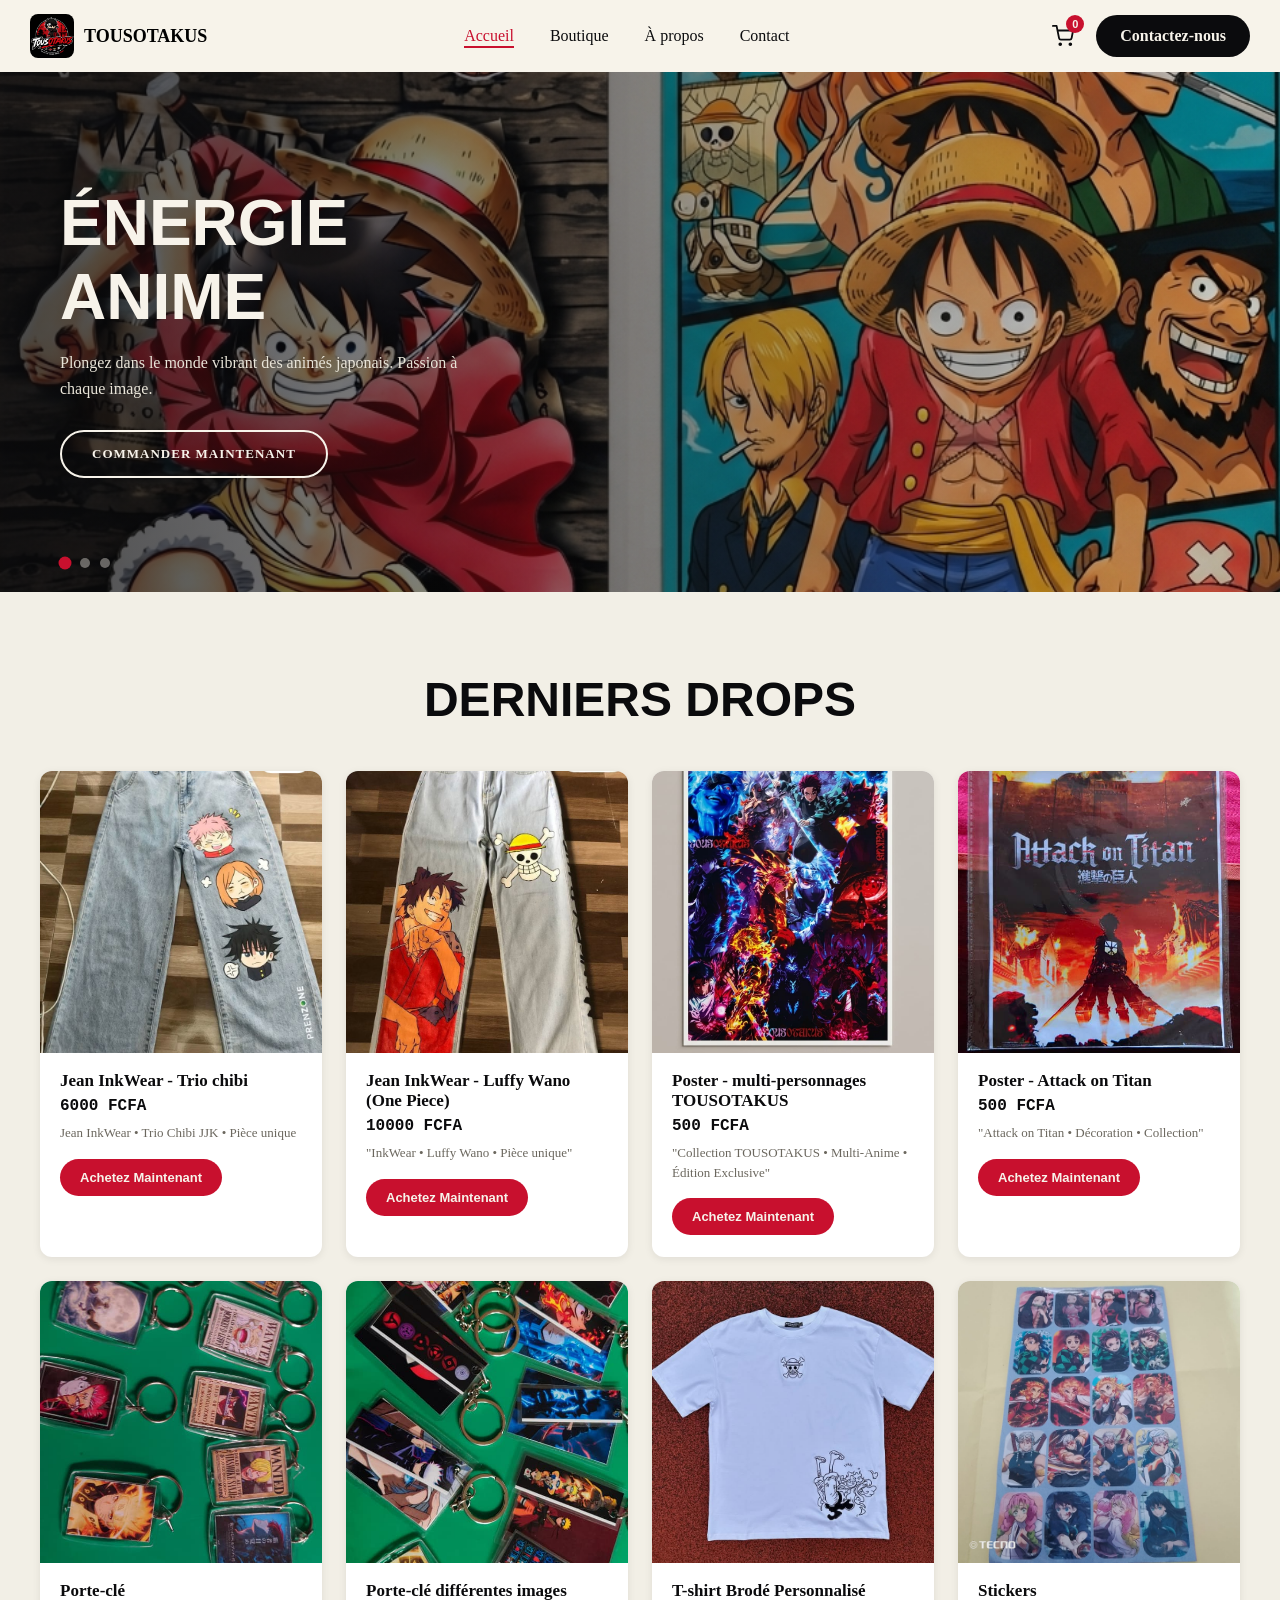
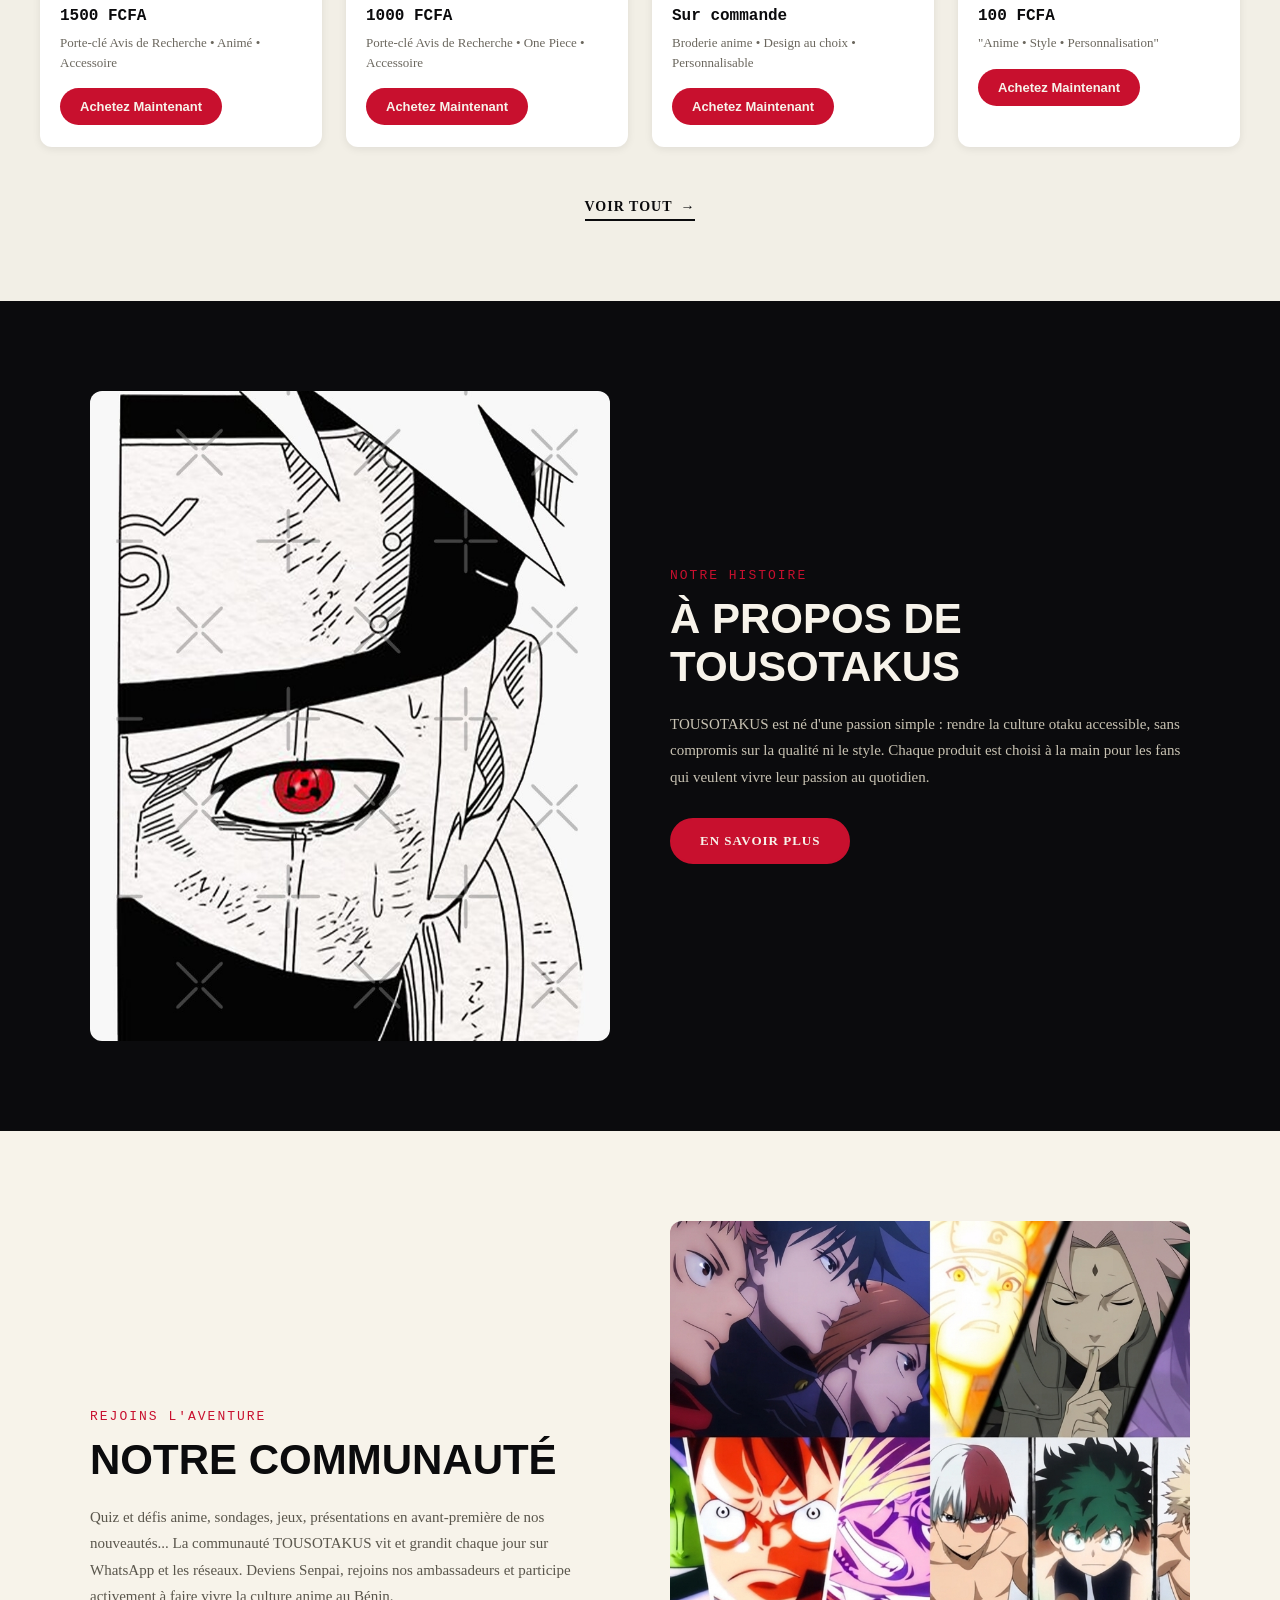
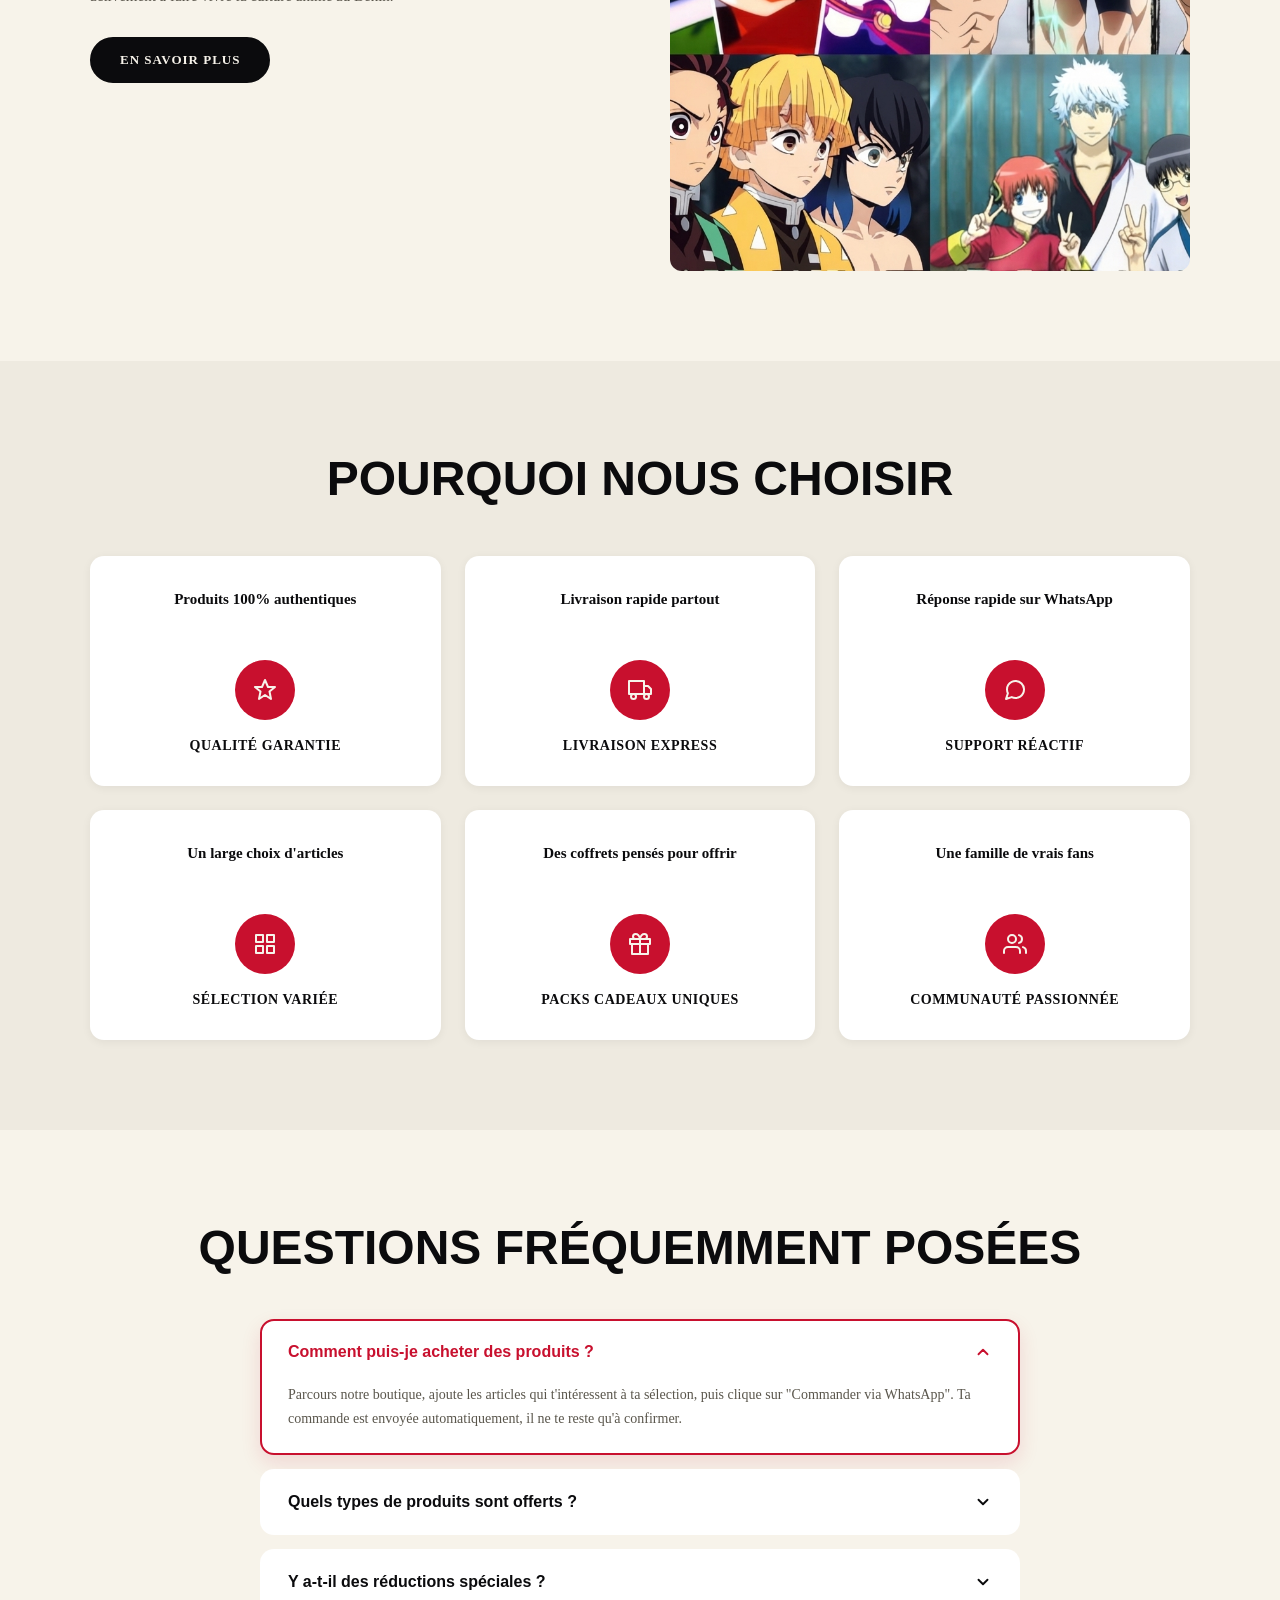
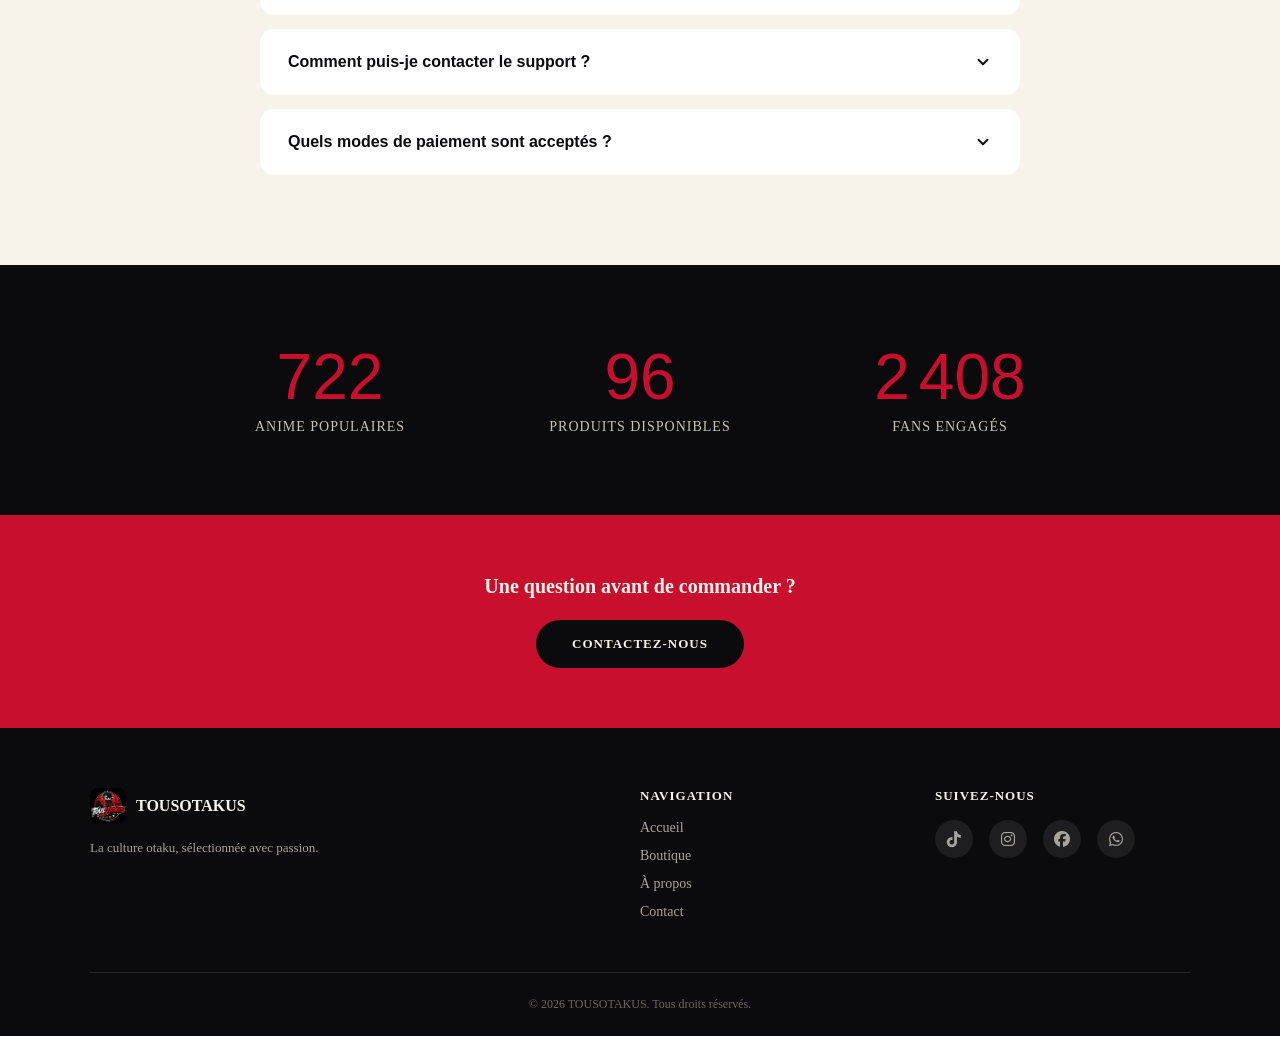
==== commit 2d6a1645: "mettre en commentaire la partie communauté de la page accueil" ====
--- a/index.html
+++ b/index.html
@@ -71,6 +71,7 @@
             </div>
         </div>
 
+        <!--
         <div class="slide" style="background-image:url('images/packhero.png')">
             <div class="slide-overlay"></div>
             <div class="slide-content">
@@ -78,8 +79,8 @@
                 <p>Des coffrets prêts à offrir, pensés pour les fans d'anime.</p>
                 <a href="#packs" class="hero-btn">Voir nos packs</a>
             </div>
-        </div>
-
+        </div> -->
+        
         <div class="slide" style="background-image:url('images/communaute.png')">
             <div class="slide-overlay"></div>
             <div class="slide-content">
@@ -223,13 +224,13 @@
     </section>
 
     
-    <!-- packs cadeaux -->
+    <!-- packs cadeaux 
     <section class="packs-section" id="packs">
         <div class="packs-header reveal">
             <span class="packs-tag">Pour Offrir</span>
             <h2>Prêt à Offrir</h2>
         </div>
-
+    
         <div class="packs-track-wrap reveal">
             <div class="packs-track">
                 <div class="pack-card reveal-group">
@@ -340,7 +341,7 @@
             <span class="arrow">→</span>
             </a>
         </div>
-    </section>
+    </section> -->
 
     <!-- communauté -->
     <section class="community-section" id="communaute">
